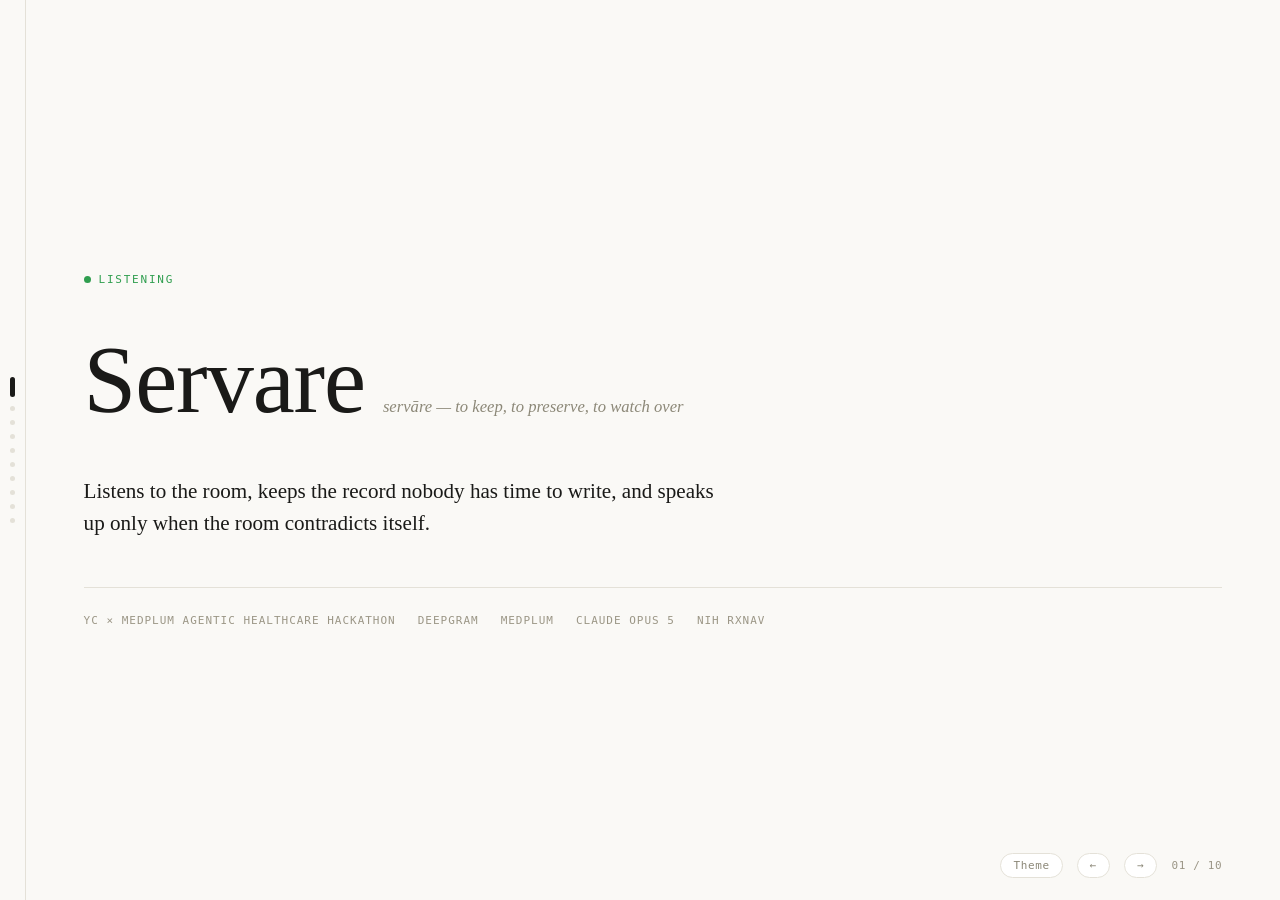
==== deck/index.html @ 91175af3 "Add presentation deck and rewrite README front door The README opened with a feature list, which is " ====
<!doctype html>
<html lang="en">
<head>
<meta charset="utf-8" />
<meta name="viewport" content="width=device-width, initial-scale=1" />
<title>Servare — the record the room can't keep</title>
<style>
/* ---------------------------------------------------------------------
   Tokens inherited from frontend/src/App.css so the deck reads as the
   same object as the product. Extended only where a presentation needs
   things the app does not have (stage sizing, rail, slide motion).
   ------------------------------------------------------------------- */
:root {
  --bg: #faf9f6;
  --bg-card: #ffffff;
  --bg-recessed: #f5f4ef;
  --border: #e4e1d8;
  --border-strong: #1a1a18;

  --ink: #1a1a18;
  --muted: #8c8878;
  --label: #9b9686;

  --live: #2f9e4f;
  --advisory: #a9760f;
  --critical: #b3261e;
  --query: #4a5c8c;
  --gold: #c9a227;

  --font-serif: Georgia, 'Iowan Old Style', 'Palatino Linotype', 'Book Antiqua', Palatino, serif;
  --font-sans: -apple-system, BlinkMacSystemFont, 'Segoe UI', system-ui, Roboto, Helvetica, Arial, sans-serif;
  --font-mono: ui-monospace, 'SF Mono', SFMono-Regular, Menlo, Consolas, monospace;

  --radius-card: 14px;
  --radius-pill: 999px;
  --radius-sm: 8px;
  --shadow-card: 0 1px 2px rgba(20, 18, 12, 0.04);

  --pad: clamp(28px, 4.5vw, 84px);
}

@media (prefers-color-scheme: dark) {
  :root {
    --bg: #141311;
    --bg-card: #1c1b18;
    --bg-recessed: #100f0d;
    --border: #302e29;
    --border-strong: #f2efe6;
    --ink: #f2efe6;
    --muted: #97917f;
    --label: #7d7869;
    --live: #4cb96b;
    --advisory: #d19b34;
    --critical: #e05a4f;
    --query: #7d90c4;
    --gold: #dcb948;
    --shadow-card: 0 1px 2px rgba(0, 0, 0, 0.4);
  }
}

/* The viewer's toggle must beat the media query in both directions. */
:root[data-theme="light"] {
  --bg: #faf9f6; --bg-card: #ffffff; --bg-recessed: #f5f4ef;
  --border: #e4e1d8; --border-strong: #1a1a18;
  --ink: #1a1a18; --muted: #8c8878; --label: #9b9686;
  --live: #2f9e4f; --advisory: #a9760f; --critical: #b3261e;
  --query: #4a5c8c; --gold: #c9a227;
  --shadow-card: 0 1px 2px rgba(20, 18, 12, 0.04);
}
:root[data-theme="dark"] {
  --bg: #141311; --bg-card: #1c1b18; --bg-recessed: #100f0d;
  --border: #302e29; --border-strong: #f2efe6;
  --ink: #f2efe6; --muted: #97917f; --label: #7d7869;
  --live: #4cb96b; --advisory: #d19b34; --critical: #e05a4f;
  --query: #7d90c4; --gold: #dcb948;
  --shadow-card: 0 1px 2px rgba(0, 0, 0, 0.4);
}

* { box-sizing: border-box; }

html, body {
  margin: 0;
  height: 100%;
  overflow: hidden;
  background: var(--bg);
  color: var(--ink);
  font-family: var(--font-sans);
  -webkit-font-smoothing: antialiased;
}

:focus-visible {
  outline: 2px solid var(--query);
  outline-offset: 3px;
  border-radius: 3px;
}

/* ---- stage ---------------------------------------------------------- */

.stage { position: relative; height: 100%; width: 100%; }

.slide {
  position: absolute;
  inset: 0;
  padding: var(--pad);
  padding-left: calc(var(--pad) + 26px);
  display: none;
  flex-direction: column;
  justify-content: center;
  overflow-y: auto;
  overflow-x: hidden;
}
.slide.is-active { display: flex; animation: rise 0.42s cubic-bezier(0.2, 0.7, 0.3, 1) both; }

@keyframes rise {
  from { opacity: 0; transform: translateY(14px); }
  to   { opacity: 1; transform: none; }
}

.inner { width: 100%; max-width: 1180px; margin: 0 auto; }

/* ---- shared type ---------------------------------------------------- */

.eyebrow {
  font-family: var(--font-mono);
  font-size: 11px;
  letter-spacing: 0.16em;
  text-transform: uppercase;
  color: var(--label);
  margin: 0 0 20px;
}

h1, h2 {
  font-family: var(--font-serif);
  font-weight: 400;
  text-wrap: balance;
  margin: 0;
  letter-spacing: -0.012em;
}
h1 { font-size: clamp(46px, 7.4vw, 104px); line-height: 1.02; }
h2 { font-size: clamp(30px, 3.9vw, 54px); line-height: 1.12; }

.lede {
  font-family: var(--font-serif);
  font-size: clamp(18px, 1.65vw, 24px);
  line-height: 1.5;
  color: var(--ink);
  max-width: 62ch;
  text-wrap: pretty;
}
.sub {
  font-size: clamp(14px, 1.15vw, 17px);
  line-height: 1.62;
  color: var(--muted);
  max-width: 66ch;
  text-wrap: pretty;
}

.mono { font-family: var(--font-mono); font-variant-numeric: tabular-nums; }

/* A said-aloud line. Serif, because it came from a person. */
.said {
  font-family: var(--font-serif);
  font-style: italic;
  color: var(--ink);
}

/* A machine artifact. Mono, because the system made it. */
.artifact {
  font-family: var(--font-mono);
  font-size: 12.5px;
  letter-spacing: 0.01em;
  color: var(--query);
}

.rule { height: 1px; background: var(--border); border: 0; margin: 0; }

/* ---- rail ----------------------------------------------------------- */

.rail {
  position: fixed;
  left: 0; top: 0; bottom: 0;
  width: 26px;
  display: flex; flex-direction: column;
  align-items: center; justify-content: center;
  gap: 9px;
  background: var(--bg);
  border-right: 1px solid var(--border);
  z-index: 40;
}
.rail button {
  width: 5px; height: 5px; padding: 0;
  border: 0; border-radius: var(--radius-pill);
  background: var(--border);
  cursor: pointer;
  transition: background 0.2s, height 0.2s;
}
.rail button:hover { background: var(--muted); }
.rail button[aria-current="true"] { background: var(--ink); height: 20px; }

/* ---- chrome --------------------------------------------------------- */

.chrome {
  position: fixed;
  right: var(--pad); bottom: 22px;
  display: flex; align-items: center; gap: 14px;
  font-family: var(--font-mono); font-size: 11px;
  color: var(--label); letter-spacing: 0.06em;
  z-index: 40;
}
.chrome button {
  font: inherit; letter-spacing: inherit;
  color: var(--muted);
  background: var(--bg-card);
  border: 1px solid var(--border);
  border-radius: var(--radius-pill);
  padding: 5px 12px;
  cursor: pointer;
}
.chrome button:hover { border-color: var(--muted); color: var(--ink); }
.counter { font-variant-numeric: tabular-nums; }

/* ---- cards ---------------------------------------------------------- */

.grid { display: grid; gap: 16px; }
.g3 { grid-template-columns: repeat(3, 1fr); }
.g2 { grid-template-columns: repeat(2, 1fr); }
@media (max-width: 900px) { .g3, .g2 { grid-template-columns: 1fr; } }

.card {
  background: var(--bg-card);
  border: 1px solid var(--border);
  border-radius: var(--radius-card);
  box-shadow: var(--shadow-card);
  padding: 22px;
  display: flex; flex-direction: column; gap: 10px;
}
.card h3 {
  font-family: var(--font-serif);
  font-weight: 400;
  font-size: 25px;
  margin: 0;
  letter-spacing: -0.01em;
}
.card p { margin: 0; font-size: 14.5px; line-height: 1.58; color: var(--muted); }
.card .artifact { margin-top: auto; padding-top: 12px; border-top: 1px solid var(--border); }

.tag {
  display: inline-flex; align-items: center; gap: 6px;
  font-family: var(--font-mono); font-size: 10.5px;
  letter-spacing: 0.1em; text-transform: uppercase;
  padding: 3px 9px; border-radius: var(--radius-pill);
  border: 1px solid currentColor;
  align-self: flex-start;
}
.t-critical { color: var(--critical); }
.t-advisory { color: var(--advisory); }
.t-live { color: var(--live); }
.t-muted { color: var(--label); }

/* ---- slide 1 -------------------------------------------------------- */

.title-wrap { display: flex; flex-direction: column; gap: 26px; }
.wordmark { display: flex; align-items: baseline; gap: 18px; flex-wrap: wrap; }
.gloss {
  font-family: var(--font-serif); font-style: italic;
  font-size: clamp(15px, 1.3vw, 19px); color: var(--muted);
}
.title-foot {
  display: flex; gap: 10px 22px; flex-wrap: wrap;
  font-family: var(--font-mono); font-size: 11px;
  letter-spacing: 0.09em; color: var(--label);
  text-transform: uppercase;
}

/* listening indicator */
.listening { display: inline-flex; align-items: center; gap: 8px; color: var(--live); }
.pulse {
  width: 7px; height: 7px; border-radius: 50%;
  background: currentColor;
  animation: pulse 2.2s ease-in-out infinite;
}
@keyframes pulse { 0%, 100% { opacity: 1; } 50% { opacity: 0.25; } }

/* ---- pipeline (slide 5) --------------------------------------------- */

.pipe { display: flex; align-items: stretch; gap: 0; flex-wrap: wrap; }
.stage-btn {
  flex: 1 1 0; min-width: 148px;
  text-align: left;
  background: var(--bg-card);
  border: 1px solid var(--border);
  border-right-width: 0;
  padding: 18px 16px;
  cursor: pointer;
  font: inherit; color: inherit;
  display: flex; flex-direction: column; gap: 7px;
  transition: background 0.18s, border-color 0.18s;
}
.stage-btn:first-child { border-radius: var(--radius-card) 0 0 var(--radius-card); }
.stage-btn:last-child { border-radius: 0 var(--radius-card) var(--radius-card) 0; border-right-width: 1px; }
.stage-btn:hover { background: var(--bg-recessed); }
.stage-btn[aria-selected="true"] { background: var(--bg-recessed); border-color: var(--border-strong); border-right-width: 1px; }
.stage-btn[aria-selected="true"] + .stage-btn { border-left-width: 0; }
.stage-n {
  font-family: var(--font-mono); font-size: 10px;
  letter-spacing: 0.12em; color: var(--label);
}
.stage-name { font-family: var(--font-serif); font-size: 18.5px; line-height: 1.22; }
.stage-sub { font-family: var(--font-mono); font-size: 11px; color: var(--muted); line-height: 1.45; }

.stage-detail {
  margin-top: 16px;
  background: var(--bg-recessed);
  border: 1px solid var(--border);
  border-radius: var(--radius-card);
  padding: 22px;
  min-height: 132px;
}
.stage-detail p { margin: 0 0 10px; font-size: 15px; line-height: 1.6; max-width: 74ch; }
.stage-detail p:last-child { margin-bottom: 0; }

.branches { margin-top: 18px; display: flex; flex-direction: column; gap: 8px; }
.branch {
  display: flex; gap: 12px; align-items: baseline;
  font-size: 14px; color: var(--muted); line-height: 1.5;
}
.branch .mono { color: var(--label); font-size: 11px; letter-spacing: 0.09em; text-transform: uppercase; white-space: nowrap; }

/* ---- conflict (slide 6) --------------------------------------------- */

.verdict {
  border: 1px solid var(--border);
  border-radius: var(--radius-card);
  background: var(--bg-card);
  padding: 22px;
  display: flex; flex-direction: column; gap: 14px;
}
.verdict.miss { border-color: var(--border); }
.verdict.hit { border-color: var(--critical); }
.chain { display: flex; flex-direction: column; gap: 7px; }
.chain-row {
  font-family: var(--font-mono); font-size: 12.5px;
  display: flex; gap: 9px; align-items: baseline;
  opacity: 0; transform: translateX(-6px);
}
.chain-row.shown { opacity: 1; transform: none; transition: opacity 0.3s, transform 0.3s; }
.chain-row .arrow { color: var(--label); }
.outcome { font-family: var(--font-mono); font-size: 13px; letter-spacing: 0.08em; text-transform: uppercase; }
.outcome.miss { color: var(--muted); }
.outcome.hit { color: var(--critical); }

.tiers { display: grid; grid-template-columns: 1fr 1fr; gap: 16px; margin-top: 18px; }
@media (max-width: 900px) { .tiers { grid-template-columns: 1fr; } }

/* ---- table (slide 7) ------------------------------------------------- */

.tablewrap { overflow-x: auto; border: 1px solid var(--border); border-radius: var(--radius-card); background: var(--bg-card); }
table { border-collapse: collapse; width: 100%; font-size: 14px; }
th, td { text-align: left; padding: 11px 18px; border-bottom: 1px solid var(--border); vertical-align: top; }
tr:last-child td { border-bottom: 0; }
th {
  font-family: var(--font-mono); font-size: 10.5px;
  letter-spacing: 0.12em; text-transform: uppercase;
  color: var(--label); font-weight: 400;
}
td.fhir { font-family: var(--font-mono); font-size: 12.5px; color: var(--query); white-space: nowrap; }
tr.spot td { background: var(--bg-recessed); }
tr.spot td.fhir { color: var(--critical); }

/* ---- stack (slide 8) ------------------------------------------------- */

.stackrow {
  display: grid; grid-template-columns: 190px 1fr;
  gap: 22px; padding: 18px 0; border-bottom: 1px solid var(--border);
  align-items: baseline;
}
.stackrow:last-child { border-bottom: 0; }
@media (max-width: 780px) { .stackrow { grid-template-columns: 1fr; gap: 6px; } }
.stackrow h3 { font-family: var(--font-serif); font-weight: 400; font-size: 23px; margin: 0; }
.stackrow p { margin: 0 0 7px; font-size: 14.5px; line-height: 1.6; color: var(--ink); max-width: 72ch; }
.stackrow .artifact { color: var(--label); }

/* ---- timeline (slide 9) --------------------------------------------- */

.tl { display: grid; grid-template-columns: 300px 1fr; gap: 24px; align-items: start; }
@media (max-width: 980px) { .tl { grid-template-columns: 1fr; } }

.beats { display: flex; flex-direction: column; border-left: 1px solid var(--border); }
.beat {
  position: relative;
  text-align: left; font: inherit; color: inherit;
  background: none; border: 0; border-bottom: 1px solid var(--border);
  padding: 11px 14px 11px 20px;
  cursor: pointer;
  display: flex; flex-direction: column; gap: 3px;
}
.beat:last-child { border-bottom: 0; }
.beat::before {
  content: ""; position: absolute; left: -3.5px; top: 17px;
  width: 6px; height: 6px; border-radius: 50%;
  background: var(--border);
}
.beat:hover { background: var(--bg-recessed); }
.beat[aria-selected="true"] { background: var(--bg-recessed); }
.beat[aria-selected="true"]::before { background: var(--ink); }
.beat.is-critical[aria-selected="true"]::before { background: var(--critical); }
.beat-t { font-family: var(--font-mono); font-size: 10.5px; color: var(--label); letter-spacing: 0.07em; font-variant-numeric: tabular-nums; }
.beat-name { font-size: 14px; line-height: 1.35; }

.viewer {
  border: 1px solid var(--border);
  border-radius: var(--radius-card);
  background: var(--bg-card);
  overflow: hidden;
}
.screen {
  aspect-ratio: 16 / 10;
  background: var(--bg-recessed);
  display: flex; align-items: center; justify-content: center;
  border-bottom: 1px solid var(--border);
  position: relative;
}
.screen video { width: 100%; height: 100%; object-fit: contain; background: #000; display: block; }
.slot {
  display: flex; flex-direction: column; align-items: center; gap: 10px;
  color: var(--label); text-align: center; padding: 24px;
}
.slot .filename {
  font-family: var(--font-mono); font-size: 12.5px;
  color: var(--ink); background: var(--bg);
  border: 1px dashed var(--border); border-radius: var(--radius-sm);
  padding: 7px 13px;
}
.slot .hint { font-size: 12px; max-width: 40ch; line-height: 1.5; }
.viewer-body { padding: 20px 22px; display: flex; flex-direction: column; gap: 11px; min-height: 152px; }
.viewer-body .said { font-size: 17px; line-height: 1.48; }
.viewer-body .note { font-size: 13.5px; line-height: 1.55; color: var(--muted); margin: 0; }

/* ---- close (slide 10) ------------------------------------------------ */

.close-lines { display: flex; flex-direction: column; gap: 4px; }
.close-lines span { font-family: var(--font-serif); font-size: clamp(30px, 4.6vw, 62px); line-height: 1.14; }
.close-lines span:nth-child(2) { color: var(--muted); }
.close-lines span:nth-child(3) { color: var(--muted); }

@media (prefers-reduced-motion: reduce) {
  *, *::before, *::after { animation: none !important; transition: none !important; }
  .chain-row { opacity: 1; transform: none; }
}
</style>
</head>
<body>

<nav class="rail" id="rail" aria-label="Slides"></nav>

<div class="stage" id="stage">

  <!-- 1 ---------------------------------------------------------------->
  <section class="slide" data-title="Servare">
    <div class="inner title-wrap">
      <p class="eyebrow"><span class="listening"><span class="pulse"></span>Listening</span></p>
      <div class="wordmark">
        <h1>Servare</h1>
        <span class="gloss">serv&#257;re &mdash; to keep, to preserve, to watch over</span>
      </div>
      <p class="lede">
        Listens to the room, keeps the record nobody has time to write,
        and speaks up only when the room contradicts itself.
      </p>
      <hr class="rule" />
      <div class="title-foot">
        <span>YC &times; Medplum Agentic Healthcare Hackathon</span>
        <span>Deepgram</span>
        <span>Medplum</span>
        <span>Claude Opus 5</span>
        <span>NIH RxNav</span>
      </div>
    </div>
  </section>

  <!-- 2 ---------------------------------------------------------------->
  <section class="slide" data-title="The problem">
    <div class="inner">
      <p class="eyebrow">The problem</p>
      <h2>Spoken information has no memory.</h2>
      <p class="sub" style="margin: 18px 0 30px;">
        A trauma bay produces more facts per minute than any one person can hold, and almost none
        of them get written down while they still matter. The failure is not skill.
      </p>
      <div class="grid g3">
        <article class="card">
          <span class="tag t-muted">Said once</span>
          <h3>A detail, at 2am</h3>
          <p>The mother mentions a severe penicillin allergy. Twelve seconds later somebody orders
             a penicillin-class antibiotic. Both facts were in the room. Neither was in the chart.</p>
          <p class="artifact">AllergyIntolerance &middot; never written</p>
        </article>
        <article class="card">
          <span class="tag t-muted">No ticket</span>
          <h3>A task, handed out by voice</h3>
          <p>&ldquo;Someone find out whether she&rsquo;s anticoagulated.&rdquo; No name attached, no
             system holding it, and no one notices when the answer never comes back.</p>
          <p class="artifact">Task &middot; no owner &middot; no follow-up</p>
        </article>
        <article class="card">
          <span class="tag t-muted">Not in the room</span>
          <h3>An hour of context</h3>
          <p>The person arriving at shift change was not there for any of it, and the patient is
             confused and cannot give a history. The room is the only record that exists.</p>
          <p class="artifact">Encounter &middot; unreconstructable</p>
        </article>
      </div>
    </div>
  </section>

  <!-- 3 ---------------------------------------------------------------->
  <section class="slide" data-title="Details, tasks, context">
    <div class="inner">
      <p class="eyebrow">What it does</p>
      <h2>Details. Tasks. Context.</h2>
      <p class="sub" style="margin: 18px 0 30px;">
        Three things, and deliberately nothing else. Voice in, voice out &mdash; nobody stops to
        type, and there is no screen anyone has to look at.
      </p>
      <div class="grid g3">
        <article class="card">
          <span class="tag t-live">Details</span>
          <h3>Every fact said out loud</h3>
          <p>Becomes a structured FHIR resource carrying the exact quote and who said it, so the
             basis is inspectable rather than trusted.</p>
          <p class="artifact">Observation &middot; AllergyIntolerance &middot; MedicationRequest</p>
        </article>
        <article class="card">
          <span class="tag t-live">Tasks</span>
          <h3>Every request said out loud</h3>
          <p>Becomes a tracked task with an owner. If nobody was named it stays unowned, and the
             agent chases it out loud on a timer.</p>
          <p class="artifact">Task &middot; Task.owner &middot; Provenance</p>
        </article>
        <article class="card">
          <span class="tag t-live">Context</span>
          <h3>Anyone walking in cold</h3>
          <p>Asks once and gets a spoken catch-up in twenty seconds: what is known, what is
             pending, and what is still unowned.</p>
          <p class="artifact">spoken handoff &middot; five panels, not a transcript</p>
        </article>
      </div>
    </div>
  </section>

  <!-- 4 ---------------------------------------------------------------->
  <section class="slide" data-title="The boundary">
    <div class="inner">
      <p class="eyebrow">The line it does not cross</p>
      <h2>It never recommends a therapy.</h2>
      <div class="grid g2" style="margin: 30px 0 22px;">
        <article class="card">
          <span class="tag t-critical">What it says</span>
          <p class="said" style="font-size: 17px; line-height: 1.5;">
            &ldquo;Ampicillin-sulbactam is a penicillin-class antibacterial. Penicillin allergy
            documented at 14:32, severe, relayed by the nurse from the mother.&rdquo;
          </p>
          <p class="artifact">states the fact &middot; names the source &middot; stops</p>
        </article>
        <article class="card">
          <span class="tag t-muted">What it will never say</span>
          <p class="said" style="font-size: 17px; line-height: 1.5; color: var(--muted); text-decoration: line-through; text-decoration-color: var(--border);">
            &ldquo;Give vancomycin instead.&rdquo;
          </p>
          <p class="artifact">no alternative drug &middot; no dose &middot; no &ldquo;give this&rdquo;</p>
        </article>
      </div>
      <p class="sub">
        The boundary is deliberate. Software that recommends a therapy is a different regulatory
        and liability object than software that surfaces information a clinician can independently
        review, and the second is the honest description of what a language model is reliably good
        at. The clinician draws the conclusion. It is also why every assertion carries a
        <span class="mono" style="color: var(--query);">Provenance</span> resource &mdash; and why
        <span class="mono" style="color: var(--query);">tests/test_ledger.py</span> asserts the
        boundary, so it cannot quietly drift back.
      </p>
    </div>
  </section>

  <!-- 5 ---------------------------------------------------------------->
  <section class="slide" data-title="The flow">
    <div class="inner">
      <p class="eyebrow">The flow &mdash; click any stage</p>
      <h2 style="margin-bottom: 26px;">One path, room to room.</h2>
      <div class="pipe" id="pipe" role="tablist" aria-label="Pipeline stages"></div>
      <div class="stage-detail" id="stageDetail" role="tabpanel" aria-live="polite"></div>
      <div class="branches">
        <div class="branch"><span class="mono">Vision</span>
          <span>A point-of-view camera frame informs context, and never writes a clinical value.
            A number misread off a monitor at arm&rsquo;s length would otherwise be
            indistinguishable from something a clinician actually said.</span></div>
        <div class="branch"><span class="mono">Watchdog</span>
          <span>Runs on a timer, independent of anyone speaking, so unowned work gets chased even
            when the room goes quiet.</span></div>
        <div class="branch"><span class="mono">Gate</span>
          <span>Nothing interrupts until the ordered drug&rsquo;s FDA class is resolved and
            actually matches a documented allergy.</span></div>
      </div>
    </div>
  </section>

  <!-- 6 ---------------------------------------------------------------->
  <section class="slide" data-title="Why it can interrupt">
    <div class="inner">
      <p class="eyebrow">Why it is allowed to interrupt</p>
      <h2>The word &ldquo;penicillin&rdquo; never appears.</h2>
      <p class="sub" style="margin: 16px 0 24px;">
        The doctor orders <span class="mono" style="color: var(--ink);">ampicillin-sulbactam</span>.
        The patient has a documented <span class="mono" style="color: var(--ink);">penicillin</span>
        allergy. Here is what each approach does with that.
      </p>
      <div class="grid g2">
        <article class="verdict miss">
          <span class="tag t-muted">String matching</span>
          <div class="chain" data-chain="miss">
            <div class="chain-row"><span class="arrow">&rsaquo;</span><span>order.includes("penicillin")</span></div>
            <div class="chain-row"><span class="arrow">&rsaquo;</span><span>"ampicillin-sulbactam"</span></div>
            <div class="chain-row"><span class="arrow">&rsaquo;</span><span>false</span></div>
          </div>
          <div class="outcome miss">No alert. Silent miss.</div>
        </article>
        <article class="verdict hit">
          <span class="tag t-critical">Tier 1 &middot; FDA class</span>
          <div class="chain" data-chain="hit">
            <div class="chain-row"><span class="arrow">&rsaquo;</span><span>ampicillin-sulbactam</span></div>
            <div class="chain-row"><span class="arrow">&rsaquo;</span><span>RxNav &rarr; RxCUI 1009148</span></div>
            <div class="chain-row"><span class="arrow">&rsaquo;</span><span>EPC: Penicillin-class Antibacterial</span></div>
            <div class="chain-row"><span class="arrow">&rsaquo;</span><span>matches documented allergy</span></div>
          </div>
          <div class="outcome hit">Speaks. Once.</div>
        </article>
      </div>
      <div class="tiers">
        <article class="card">
          <span class="tag t-critical">Tier 1 &middot; deterministic</span>
          <p>Crosses documented allergies against the medication just ordered, resolves the drug
             through NIH RxNav to its FDA Established Pharmacologic Class, and fires only on a real
             class match. It cannot invent a conflict, because it is not the thing deciding one
             exists.</p>
          <p class="artifact">negative control: clindamycin &rarr; Lincosamide &rarr; correctly silent</p>
        </article>
        <article class="card">
          <span class="tag t-advisory">Tier 2 &middot; advisory</span>
          <p>An open-ended agent for what no rule could enumerate ahead of time. Read-only: it
             never writes to the ledger, and it can never promote itself to critical. Two tiers,
             and only one of them is allowed to raise its voice.</p>
          <p class="artifact">dispatched off the critical path &middot; never blocks tier 1</p>
        </article>
      </div>
    </div>
  </section>

  <!-- 7 ---------------------------------------------------------------->
  <section class="slide" data-title="The ledger is FHIR">
    <div class="inner">
      <p class="eyebrow">Grounded in Medplum</p>
      <h2>The ledger is not a JSON blob.</h2>
      <p class="sub" style="margin: 16px 0 22px;">
        <span class="mono" style="color: var(--ink);">Task</span> is not a stretch here, it is what
        the resource is for. Which means the hard part &mdash; unowned work &mdash; is a standard
        search rather than a concept we invented.
      </p>
      <div class="tablewrap">
        <table>
          <thead>
            <tr><th>What the room produces</th><th>Where it lands</th></tr>
          </thead>
          <tbody>
            <tr><td>the request</td><td class="fhir">Task.code.text</td></tr>
            <tr><td>why it matters</td><td class="fhir">Task.description</td></tr>
            <tr><td>who owns it (omitted entirely when unowned)</td><td class="fhir">Task.owner &rarr; Practitioner</td></tr>
            <tr class="spot"><td><strong>every unowned, still-open task</strong></td><td class="fhir">GET /Task?owner:missing=true&amp;status=ready</td></tr>
            <tr><td>&ldquo;repeat that pressure in five minutes&rdquo;</td><td class="fhir">Task.restriction.period.end</td></tr>
            <tr><td>evidence it was actually done</td><td class="fhir">Task.note &middot; [speech] / [vision]</td></tr>
            <tr><td>who asserted it, on whose authority</td><td class="fhir">Provenance.agent.onBehalfOf</td></tr>
          </tbody>
        </table>
      </div>
      <p class="sub" style="margin-top: 18px;">
        Status mapping follows Medplum&rsquo;s own guidance for a single-system implementation:
        <span class="mono" style="color: var(--query);">open &rarr; ready</span>,
        <span class="mono" style="color: var(--query);">acknowledged &rarr; in-progress</span>,
        <span class="mono" style="color: var(--query);">completed &rarr; completed</span>.
        Provenance records the agent Device as
        <span class="mono" style="color: var(--query);">agent.who</span> and the human source as
        <span class="mono" style="color: var(--query);">agent.onBehalfOf</span>, so the mother
        stays the source and the nurse stays the relay.
      </p>
    </div>
  </section>

  <!-- 8 ---------------------------------------------------------------->
  <section class="slide" data-title="The stack">
    <div class="inner">
      <p class="eyebrow">The stack, as capability</p>
      <h2 style="margin-bottom: 12px;">Each one does something the product could not do without it.</h2>
      <div class="stackrow">
        <h3>Deepgram</h3>
        <div>
          <p>The entire interface, not a transcription step. <span class="mono">nova-3-medical</span>
             streaming in with keyterm prompting, diarization and <span class="mono">UtteranceEnd</span>
             endpointing; Aura-2 speaking back out. There is no keyboard in this product.</p>
          <p class="artifact">STT + TTS &middot; acoustic segments merged into clinical utterances before extraction</p>
        </div>
      </div>
      <div class="stackrow">
        <h3>Medplum</h3>
        <div>
          <p>The record. Every artifact is a real FHIR resource written over OAuth2
             client-credentials, which is what makes <span class="mono">owner:missing=true</span>
             a native query instead of a bespoke flag we would have had to maintain.</p>
          <p class="artifact">Task &middot; Provenance &middot; AllergyIntolerance &middot; Observation &middot; MedicationRequest &middot; Practitioner &middot; Encounter</p>
        </div>
      </div>
      <div class="stackrow">
        <h3>Claude Opus 5</h3>
        <div>
          <p>Structured extraction that is <em>stateful</em>: the open ledger goes in with every
             utterance, so &ldquo;I&rsquo;ve got it&rdquo; resolves against the task it refers to
             rather than becoming a new one.</p>
          <p class="artifact">structured outputs &middot; schemas pre-compiled at boot &middot; prompt caching on the system block</p>
        </div>
      </div>
      <div class="stackrow">
        <h3>NIH RxNav</h3>
        <div>
          <p>The FDA Established Pharmacologic Class, which is the difference between an interrupt
             that is a fact and an interrupt that is a guess.</p>
          <p class="artifact">free, no key &middot; cached in process &middot; degrades to silent rather than to wrong</p>
        </div>
      </div>
    </div>
  </section>

  <!-- 9 ---------------------------------------------------------------->
  <section class="slide" data-title="The demo">
    <div class="inner">
      <p class="eyebrow">The demo &mdash; fill the ledger, disturb it, drain it</p>
      <h2 style="margin-bottom: 24px;">Fifty-seven seconds in a trauma bay.</h2>
      <div class="tl">
        <div class="beats" id="beats" role="tablist" aria-label="Demo beats"></div>
        <div class="viewer">
          <div class="screen" id="screen"></div>
          <div class="viewer-body" id="viewerBody"></div>
        </div>
      </div>
    </div>
  </section>

  <!-- 10 --------------------------------------------------------------->
  <section class="slide" data-title="Close">
    <div class="inner">
      <p class="eyebrow">Servare</p>
      <div class="close-lines">
        <span>It asks.</span>
        <span>It never assigns.</span>
        <span>And it never advises.</span>
      </div>
      <hr class="rule" style="margin: 34px 0 22px;" />
      <p class="lede" style="max-width: 54ch;">
        The room keeps talking. Something should be keeping the record.
      </p>
    </div>
  </section>

</div>

<div class="chrome">
  <button type="button" id="themeBtn">Theme</button>
  <button type="button" id="prevBtn" aria-label="Previous slide">&larr;</button>
  <button type="button" id="nextBtn" aria-label="Next slide">&rarr;</button>
  <span class="counter" id="counter">01 / 10</span>
</div>

<script>
(function () {
  "use strict";

  /* ---- slides ------------------------------------------------------- */

  var slides = Array.prototype.slice.call(document.querySelectorAll(".slide"));
  var rail = document.getElementById("rail");
  var counter = document.getElementById("counter");
  var current = 0;

  slides.forEach(function (s, i) {
    var b = document.createElement("button");
    b.type = "button";
    b.setAttribute("aria-label", "Slide " + (i + 1) + ": " + s.dataset.title);
    b.addEventListener("click", function () { go(i); });
    rail.appendChild(b);
  });
  var dots = Array.prototype.slice.call(rail.children);

  function pad(n) { return (n < 10 ? "0" : "") + n; }

  function go(i) {
    current = Math.max(0, Math.min(slides.length - 1, i));
    slides.forEach(function (s, n) { s.classList.toggle("is-active", n === current); });
    dots.forEach(function (d, n) { d.setAttribute("aria-current", n === current ? "true" : "false"); });
    counter.textContent = pad(current + 1) + " / " + pad(slides.length);
    if (current === 5) replayChains();
  }

  document.getElementById("prevBtn").addEventListener("click", function () { go(current - 1); });
  document.getElementById("nextBtn").addEventListener("click", function () { go(current + 1); });

  document.addEventListener("keydown", function (e) {
    if (e.target.tagName === "BUTTON" && (e.key === " " || e.key === "Enter")) return;
    if (e.key === "ArrowRight" || e.key === " " || e.key === "PageDown") { e.preventDefault(); go(current + 1); }
    else if (e.key === "ArrowLeft" || e.key === "PageUp") { e.preventDefault(); go(current - 1); }
    else if (e.key === "Home") { e.preventDefault(); go(0); }
    else if (e.key === "End") { e.preventDefault(); go(slides.length - 1); }
  });

  /* ---- theme -------------------------------------------------------- */

  document.getElementById("themeBtn").addEventListener("click", function () {
    var root = document.documentElement;
    var dark = root.getAttribute("data-theme")
      ? root.getAttribute("data-theme") === "dark"
      : window.matchMedia("(prefers-color-scheme: dark)").matches;
    root.setAttribute("data-theme", dark ? "light" : "dark");
  });

  /* ---- pipeline ----------------------------------------------------- */

  var STAGES = [
    {
      n: "01", name: "The room", sub: "point-of-view mic",
      body: "<p>Audio streams from wherever the clinician already is. On Ray-Ban Meta that is the " +
            "open-ear mic with no display to look at; in the browser the proxy is the laptop. The " +
            "capture module is isolated behind one small interface, so the rest of the pipeline " +
            "cannot tell which lens it came from.</p>"
    },
    {
      n: "02", name: "Deepgram", sub: "nova-3-medical",
      body: "<p>Streaming speech-to-text with a medical vocabulary, keyterm prompting for the drug " +
            "names this case turns on, diarization to tell us <em>that</em> the speaker changed, and " +
            "<span class='mono'>UtteranceEnd</span> for real endpointing rather than a wall-clock guess.</p>" +
            "<p>Deepgram's acoustic segments are then merged into clinical utterances, because " +
            "&ldquo;GCS thirteen&rdquo; split across two segments is not a vital sign anymore.</p>"
    },
    {
      n: "03", name: "Claude Opus 5", sub: "structured extraction",
      body: "<p>Each utterance is extracted into the ledger under a strict schema. The extraction is " +
            "<em>stateful</em>: the currently open tasks go in with the utterance, so &ldquo;I've got " +
            "ortho&rdquo; resolves the existing task and assigns its owner instead of creating a " +
            "duplicate.</p>" +
            "<p>Schemas are pre-compiled at boot and the system block is cached, so the first real " +
            "utterance of a case does not pay for the setup.</p>"
    },
    {
      n: "04", name: "Medplum", sub: "the FHIR ledger",
      body: "<p>Facts become <span class='mono'>Observation</span>, " +
            "<span class='mono'>AllergyIntolerance</span> and " +
            "<span class='mono'>MedicationRequest</span>. Requests become " +
            "<span class='mono'>Task</span>. Every one of them carries a " +
            "<span class='mono'>Provenance</span> naming the agent that asserted it and the human it " +
            "came from.</p>" +
            "<p>Because it is real FHIR, &ldquo;show me everything nobody has taken&rdquo; is a " +
            "standard search and not a feature we had to build.</p>"
    },
    {
      n: "05", name: "Back into the room", sub: "Aura-2",
      body: "<p>Output is spoken, never displayed, and it is queued by urgency rather than by arrival " +
            "&mdash; a verified conflict jumps ahead of an advisory that was already waiting.</p>" +
            "<p>When the agent speaks, the audio playing into the room ducks rather than pauses, so " +
            "the transcript stream never falls behind real time.</p>"
    }
  ];

  var pipe = document.getElementById("pipe");
  var stageDetail = document.getElementById("stageDetail");

  STAGES.forEach(function (st, i) {
    var b = document.createElement("button");
    b.type = "button";
    b.className = "stage-btn";
    b.setAttribute("role", "tab");
    b.setAttribute("aria-selected", i === 0 ? "true" : "false");
    b.innerHTML = '<span class="stage-n">' + st.n + '</span>' +
                  '<span class="stage-name">' + st.name + '</span>' +
                  '<span class="stage-sub">' + st.sub + '</span>';
    b.addEventListener("click", function () { selectStage(i); });
    pipe.appendChild(b);
  });
  var stageBtns = Array.prototype.slice.call(pipe.children);

  function selectStage(i) {
    stageBtns.forEach(function (b, n) { b.setAttribute("aria-selected", n === i ? "true" : "false"); });
    stageDetail.innerHTML = STAGES[i].body;
  }
  selectStage(0);

  /* ---- conflict chains ---------------------------------------------- */

  function replayChains() {
    var chains = document.querySelectorAll("[data-chain]");
    Array.prototype.forEach.call(chains, function (chain) {
      var rows = Array.prototype.slice.call(chain.children);
      rows.forEach(function (r) { r.classList.remove("shown"); });
      rows.forEach(function (r, i) {
        setTimeout(function () { r.classList.add("shown"); }, 220 + i * 260);
      });
    });
  }

  /* ---- demo timeline ------------------------------------------------ */

  var BEATS = [
    {
      t: "0:00", name: "EMS handoff", clip: "01-handoff.mp4", critical: false,
      said: "&ldquo;Nineteen year old female, front seat passenger, GCS 13, she&rsquo;s confused, " +
            "she can&rsquo;t give us a history. Open left tibia fracture, gross contamination. " +
            "Heart rate 122, blood pressure 104 over 68.&rdquo;",
      note: "The ledger fills. Note what it also records: the patient cannot give a history, so " +
            "from here the ledger is the only history that exists."
    },
    {
      t: "0:28", name: "Three requests, one unowned", clip: "02-requests.mp4", critical: false,
      said: "&ldquo;Someone find out whether she&rsquo;s anticoagulated, get ortho down here, and " +
            "repeat that pressure in five minutes.&rdquo;",
      note: "Three Tasks land. Ortho and the repeat pressure have someone implied; anticoagulation " +
            "has nobody named, so owner is left off entirely rather than guessed from the speaker."
    },
    {
      t: "0:35", name: "One claimed, one dangling", clip: "03-claim.mp4", critical: false,
      said: "&ldquo;I&rsquo;ve got ortho, I&rsquo;m calling them now.&rdquo;",
      note: "Stateful extraction resolves this against the existing task instead of opening a new " +
            "one. Ortho goes in-progress with an owner. Anticoagulation stays unowned."
    },
    {
      t: "0:38", name: "Outside-source allergy", clip: "04-allergy.mp4", critical: false,
      said: "&ldquo;Mom just told me she has a severe penicillin allergy, anaphylaxis as a child.&rdquo;",
      note: "AllergyIntolerance lands with a Provenance recording the mother as the source and the " +
            "nurse as the relay. The substance is stored bare; the reaction and severity are " +
            "separate fields, so a class lookup can actually match it."
    },
    {
      t: "0:50", name: "The conflicting order", clip: "05-conflict.mp4", critical: true,
      said: "&ldquo;Let&rsquo;s get ampicillin-sulbactam, three grams IV, push it.&rdquo;",
      note: "Twelve seconds after the allergy. RxNav resolves the order to a Penicillin-class " +
            "Antibacterial and the agent speaks once, naming the class, the time the allergy was " +
            "recorded and who it came from. It does not suggest a replacement."
    },
    {
      t: "1:05", name: "The agent asks the room", clip: "06-watchdog.mp4", critical: false,
      said: "&ldquo;Determine anticoagulation status is still unanswered and nobody has taken it. " +
            "Who is taking it?&rdquo;",
      note: "The watchdog fires on its own timer, with nobody speaking and the room already moved " +
            "on. It asks. It does not assign, and it does not advise."
    },
    {
      t: "&mdash;", name: "Handoff to someone who wasn't there", clip: "07-handoff.mp4", critical: false,
      said: "&ldquo;What do I need to know?&rdquo;",
      note: "Five panels instead of a transcript, spoken in about twenty seconds, with the still-" +
            "unowned anticoagulation question leading the unresolved list."
    }
  ];

  var beatsEl = document.getElementById("beats");
  var screen = document.getElementById("screen");
  var viewerBody = document.getElementById("viewerBody");

  BEATS.forEach(function (b, i) {
    var el = document.createElement("button");
    el.type = "button";
    el.className = "beat" + (b.critical ? " is-critical" : "");
    el.setAttribute("role", "tab");
    el.setAttribute("aria-selected", i === 0 ? "true" : "false");
    el.innerHTML = '<span class="beat-t">' + b.t + '</span>' +
                   '<span class="beat-name">' + b.name + '</span>';
    el.addEventListener("click", function () { selectBeat(i); });
    beatsEl.appendChild(el);
  });
  var beatBtns = Array.prototype.slice.call(beatsEl.children);

  function selectBeat(i) {
    var b = BEATS[i];
    beatBtns.forEach(function (el, n) { el.setAttribute("aria-selected", n === i ? "true" : "false"); });

    /* Try the clip. Show a labelled slot until (and unless) it actually loads,
       so a missing file reads as "drop it here" rather than as a broken deck. */
    screen.innerHTML = "";
    var slot = document.createElement("div");
    slot.className = "slot";
    slot.innerHTML = '<span class="filename">deck/clips/' + b.clip + '</span>' +
                     '<span class="hint">Drop the screen-recording snippet for this beat here ' +
                     'and it plays in place, no other change needed.</span>';
    screen.appendChild(slot);

    var v = document.createElement("video");
    v.src = "clips/" + b.clip;
    v.controls = true;
    v.playsInline = true;
    v.preload = "metadata";
    v.addEventListener("loadeddata", function () {
      screen.innerHTML = "";
      screen.appendChild(v);
    });

    viewerBody.innerHTML = '<p class="said">' + b.said + '</p>' +
                           '<p class="note">' + b.note + '</p>' +
                           (b.critical ? '<span class="tag t-critical">Agent speaks &middot; FDA verified</span>' : '');
  }
  selectBeat(0);

  go(0);
})();
</script>
</body>
</html>
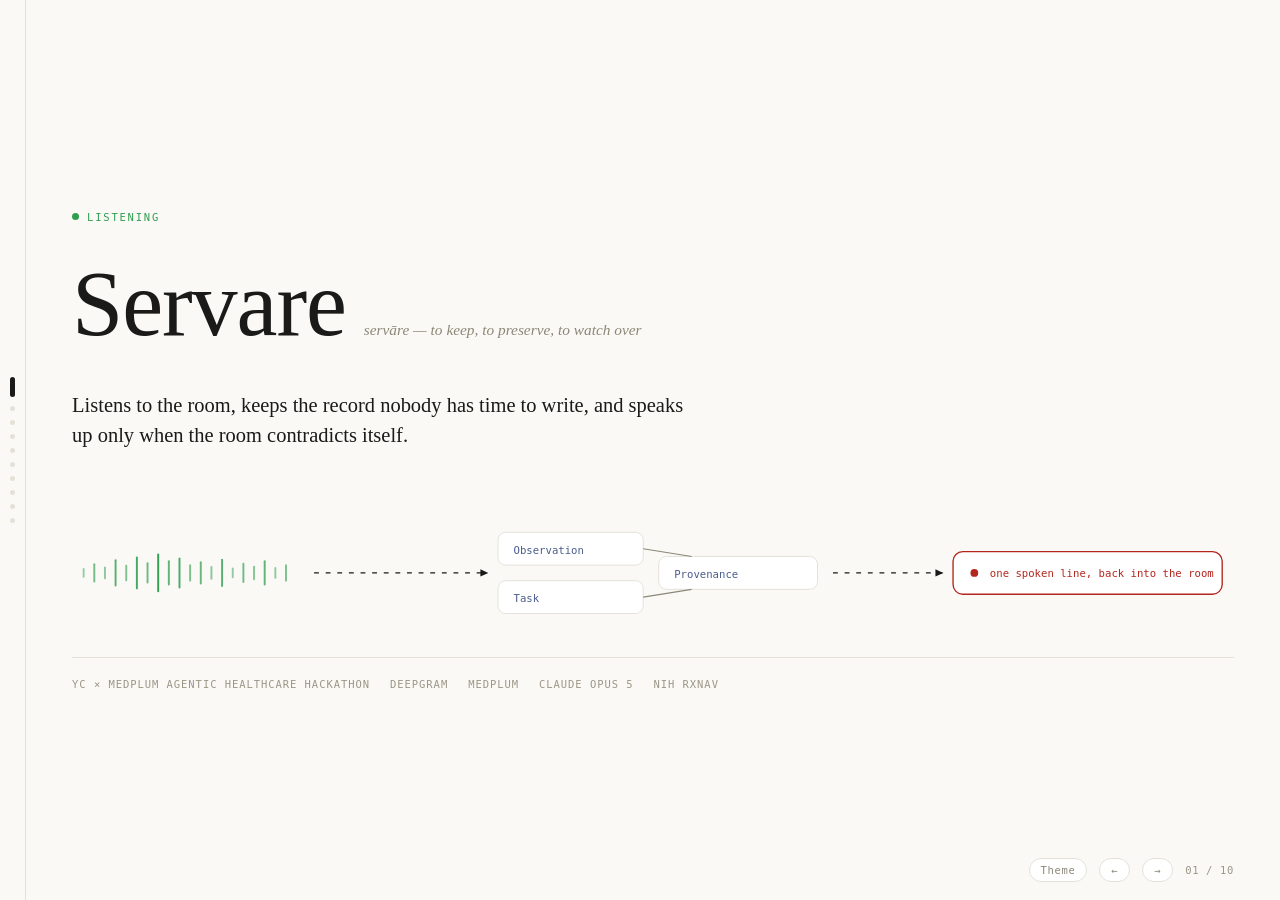
==== commit 1773fa33: "Add moss.dev semantic recall as a third, complementary lookup Brings the moss.dev integration across" ====
--- a/deck/index.html
+++ b/deck/index.html
@@ -7,8 +7,7 @@
 <style>
 /* ---------------------------------------------------------------------
    Tokens inherited from frontend/src/App.css so the deck reads as the
-   same object as the product. Extended only where a presentation needs
-   things the app does not have (stage sizing, rail, slide motion).
+   same object as the product.
    ------------------------------------------------------------------- */
 :root {
   --bg: #faf9f6;
@@ -16,16 +15,13 @@
   --bg-recessed: #f5f4ef;
   --border: #e4e1d8;
   --border-strong: #1a1a18;
-
   --ink: #1a1a18;
   --muted: #8c8878;
   --label: #9b9686;
-
   --live: #2f9e4f;
   --advisory: #a9760f;
   --critical: #b3261e;
   --query: #4a5c8c;
-  --gold: #c9a227;
 
   --font-serif: Georgia, 'Iowan Old Style', 'Palatino Linotype', 'Book Antiqua', Palatino, serif;
   --font-sans: -apple-system, BlinkMacSystemFont, 'Segoe UI', system-ui, Roboto, Helvetica, Arial, sans-serif;
@@ -33,429 +29,227 @@
 
   --radius-card: 14px;
   --radius-pill: 999px;
-  --radius-sm: 8px;
   --shadow-card: 0 1px 2px rgba(20, 18, 12, 0.04);
-
-  --pad: clamp(28px, 4.5vw, 84px);
+  --pad: clamp(24px, 3.6vw, 64px);
 }
 
 @media (prefers-color-scheme: dark) {
   :root {
-    --bg: #141311;
-    --bg-card: #1c1b18;
-    --bg-recessed: #100f0d;
-    --border: #302e29;
-    --border-strong: #f2efe6;
-    --ink: #f2efe6;
-    --muted: #97917f;
-    --label: #7d7869;
-    --live: #4cb96b;
-    --advisory: #d19b34;
-    --critical: #e05a4f;
-    --query: #7d90c4;
-    --gold: #dcb948;
+    --bg: #141311; --bg-card: #1c1b18; --bg-recessed: #100f0d;
+    --border: #302e29; --border-strong: #f2efe6;
+    --ink: #f2efe6; --muted: #97917f; --label: #7d7869;
+    --live: #4cb96b; --advisory: #d19b34; --critical: #e05a4f; --query: #7d90c4;
     --shadow-card: 0 1px 2px rgba(0, 0, 0, 0.4);
   }
 }
-
-/* The viewer's toggle must beat the media query in both directions. */
 :root[data-theme="light"] {
   --bg: #faf9f6; --bg-card: #ffffff; --bg-recessed: #f5f4ef;
   --border: #e4e1d8; --border-strong: #1a1a18;
   --ink: #1a1a18; --muted: #8c8878; --label: #9b9686;
-  --live: #2f9e4f; --advisory: #a9760f; --critical: #b3261e;
-  --query: #4a5c8c; --gold: #c9a227;
+  --live: #2f9e4f; --advisory: #a9760f; --critical: #b3261e; --query: #4a5c8c;
   --shadow-card: 0 1px 2px rgba(20, 18, 12, 0.04);
 }
 :root[data-theme="dark"] {
   --bg: #141311; --bg-card: #1c1b18; --bg-recessed: #100f0d;
   --border: #302e29; --border-strong: #f2efe6;
   --ink: #f2efe6; --muted: #97917f; --label: #7d7869;
-  --live: #4cb96b; --advisory: #d19b34; --critical: #e05a4f;
-  --query: #7d90c4; --gold: #dcb948;
+  --live: #4cb96b; --advisory: #d19b34; --critical: #e05a4f; --query: #7d90c4;
   --shadow-card: 0 1px 2px rgba(0, 0, 0, 0.4);
 }
 
 * { box-sizing: border-box; }
 
 html, body {
-  margin: 0;
-  height: 100%;
-  overflow: hidden;
-  background: var(--bg);
-  color: var(--ink);
+  margin: 0; height: 100%; overflow: hidden;
+  background: var(--bg); color: var(--ink);
   font-family: var(--font-sans);
   -webkit-font-smoothing: antialiased;
 }
-
-:focus-visible {
-  outline: 2px solid var(--query);
-  outline-offset: 3px;
-  border-radius: 3px;
-}
+:focus-visible { outline: 2px solid var(--query); outline-offset: 3px; }
 
 /* ---- stage ---------------------------------------------------------- */
 
 .stage { position: relative; height: 100%; width: 100%; }
-
 .slide {
-  position: absolute;
-  inset: 0;
-  padding: var(--pad);
-  padding-left: calc(var(--pad) + 26px);
-  display: none;
-  flex-direction: column;
-  justify-content: center;
-  overflow-y: auto;
-  overflow-x: hidden;
-}
-.slide.is-active { display: flex; animation: rise 0.42s cubic-bezier(0.2, 0.7, 0.3, 1) both; }
-
-@keyframes rise {
-  from { opacity: 0; transform: translateY(14px); }
-  to   { opacity: 1; transform: none; }
-}
-
-.inner { width: 100%; max-width: 1180px; margin: 0 auto; }
-
-/* ---- shared type ---------------------------------------------------- */
+  position: absolute; inset: 0;
+  padding: var(--pad); padding-left: calc(var(--pad) + 26px);
+  display: none; flex-direction: column; justify-content: center;
+  overflow-y: auto; overflow-x: hidden;
+}
+.slide.is-active { display: flex; animation: rise 0.4s cubic-bezier(0.2, 0.7, 0.3, 1) both; }
+@keyframes rise { from { opacity: 0; transform: translateY(12px); } to { opacity: 1; transform: none; } }
+.inner { width: 100%; max-width: 1240px; margin: 0 auto; }
+
+/* ---- type ----------------------------------------------------------- */
 
 .eyebrow {
-  font-family: var(--font-mono);
-  font-size: 11px;
-  letter-spacing: 0.16em;
-  text-transform: uppercase;
-  color: var(--label);
-  margin: 0 0 20px;
-}
-
-h1, h2 {
-  font-family: var(--font-serif);
-  font-weight: 400;
-  text-wrap: balance;
-  margin: 0;
-  letter-spacing: -0.012em;
-}
-h1 { font-size: clamp(46px, 7.4vw, 104px); line-height: 1.02; }
-h2 { font-size: clamp(30px, 3.9vw, 54px); line-height: 1.12; }
-
-.lede {
-  font-family: var(--font-serif);
-  font-size: clamp(18px, 1.65vw, 24px);
-  line-height: 1.5;
-  color: var(--ink);
-  max-width: 62ch;
-  text-wrap: pretty;
-}
-.sub {
-  font-size: clamp(14px, 1.15vw, 17px);
-  line-height: 1.62;
-  color: var(--muted);
-  max-width: 66ch;
-  text-wrap: pretty;
-}
-
+  font-family: var(--font-mono); font-size: 10.5px;
+  letter-spacing: 0.17em; text-transform: uppercase;
+  color: var(--label); margin: 0 0 14px;
+}
+h1, h2 { font-family: var(--font-serif); font-weight: 400; text-wrap: balance; margin: 0; letter-spacing: -0.012em; }
+h1 { font-size: clamp(46px, 7.2vw, 100px); line-height: 1.02; }
+h2 { font-size: clamp(26px, 3.3vw, 46px); line-height: 1.12; }
+.cap {
+  font-size: clamp(13px, 1.05vw, 15.5px); line-height: 1.55;
+  color: var(--muted); max-width: 74ch; margin: 16px 0 0; text-wrap: pretty;
+}
+.cap strong { color: var(--ink); font-weight: 600; }
 .mono { font-family: var(--font-mono); font-variant-numeric: tabular-nums; }
-
-/* A said-aloud line. Serif, because it came from a person. */
-.said {
-  font-family: var(--font-serif);
-  font-style: italic;
-  color: var(--ink);
-}
-
-/* A machine artifact. Mono, because the system made it. */
-.artifact {
-  font-family: var(--font-mono);
-  font-size: 12.5px;
-  letter-spacing: 0.01em;
-  color: var(--query);
-}
-
 .rule { height: 1px; background: var(--border); border: 0; margin: 0; }
 
-/* ---- rail ----------------------------------------------------------- */
+/* ---- diagrams ------------------------------------------------------- */
+
+.dg { display: block; width: 100%; height: auto; margin: 18px 0 0; overflow: visible; }
+
+.box { fill: var(--bg-card); stroke: var(--border); stroke-width: 1; }
+.box-strong { fill: var(--bg-card); stroke: var(--border-strong); stroke-width: 1.4; }
+.box-recessed { fill: var(--bg-recessed); stroke: var(--border); stroke-width: 1; }
+.box-crit { fill: var(--bg-card); stroke: var(--critical); stroke-width: 1.4; }
+.box-ghost { fill: none; stroke: var(--border); stroke-width: 1; stroke-dasharray: 5 5; }
+
+.edge { stroke: var(--border-strong); stroke-width: 1.3; fill: none; }
+.edge-soft { stroke: var(--muted); stroke-width: 1.1; fill: none; }
+.edge-crit { stroke: var(--critical); stroke-width: 1.6; fill: none; }
+.edge-dash { stroke-dasharray: 4 5; }
+.flow { stroke-dasharray: 5 7; animation: flow 1.3s linear infinite; }
+@keyframes flow { to { stroke-dashoffset: -24; } }
+
+.tH { font-family: var(--font-serif); font-size: 17px; fill: var(--ink); }
+.tHs { font-family: var(--font-serif); font-size: 14.5px; fill: var(--ink); }
+.tM { font-family: var(--font-mono); font-size: 11px; fill: var(--muted); }
+.tMi { font-family: var(--font-mono); font-size: 11.5px; fill: var(--ink); }
+.tMq { font-family: var(--font-mono); font-size: 11px; fill: var(--query); }
+.tMc { font-family: var(--font-mono); font-size: 11px; fill: var(--critical); }
+.tL { font-family: var(--font-mono); font-size: 9.5px; fill: var(--label); letter-spacing: 0.13em; }
+.tBig { font-family: var(--font-serif); font-size: 21px; fill: var(--ink); }
+.fade { fill: var(--muted); opacity: 0.55; }
+
+.dot-live { fill: var(--live); }
+.dot-crit { fill: var(--critical); }
+.dot-ink  { fill: var(--ink); }
+.dot-soft { fill: var(--border); }
+
+.pulse-node { animation: nodepulse 2.4s ease-in-out infinite; }
+@keyframes nodepulse { 0%, 100% { opacity: 1; } 50% { opacity: 0.3; } }
+
+/* clickable svg nodes */
+.hit { cursor: pointer; }
+.hit rect { transition: fill 0.16s, stroke 0.16s; }
+.hit:hover rect.box { fill: var(--bg-recessed); }
+.hit[aria-selected="true"] rect.box { fill: var(--bg-recessed); stroke: var(--border-strong); stroke-width: 1.4; }
+
+/* ---- rail + chrome -------------------------------------------------- */
 
 .rail {
-  position: fixed;
-  left: 0; top: 0; bottom: 0;
-  width: 26px;
-  display: flex; flex-direction: column;
-  align-items: center; justify-content: center;
-  gap: 9px;
-  background: var(--bg);
-  border-right: 1px solid var(--border);
-  z-index: 40;
+  position: fixed; left: 0; top: 0; bottom: 0; width: 26px;
+  display: flex; flex-direction: column; align-items: center; justify-content: center; gap: 9px;
+  background: var(--bg); border-right: 1px solid var(--border); z-index: 40;
 }
 .rail button {
-  width: 5px; height: 5px; padding: 0;
-  border: 0; border-radius: var(--radius-pill);
-  background: var(--border);
-  cursor: pointer;
-  transition: background 0.2s, height 0.2s;
+  width: 5px; height: 5px; padding: 0; border: 0; border-radius: var(--radius-pill);
+  background: var(--border); cursor: pointer; transition: background 0.2s, height 0.2s;
 }
 .rail button:hover { background: var(--muted); }
 .rail button[aria-current="true"] { background: var(--ink); height: 20px; }
 
-/* ---- chrome --------------------------------------------------------- */
-
 .chrome {
-  position: fixed;
-  right: var(--pad); bottom: 22px;
-  display: flex; align-items: center; gap: 14px;
-  font-family: var(--font-mono); font-size: 11px;
-  color: var(--label); letter-spacing: 0.06em;
-  z-index: 40;
+  position: fixed; right: var(--pad); bottom: 18px;
+  display: flex; align-items: center; gap: 12px;
+  font-family: var(--font-mono); font-size: 10.5px;
+  color: var(--label); letter-spacing: 0.06em; z-index: 40;
 }
 .chrome button {
-  font: inherit; letter-spacing: inherit;
-  color: var(--muted);
-  background: var(--bg-card);
-  border: 1px solid var(--border);
-  border-radius: var(--radius-pill);
-  padding: 5px 12px;
-  cursor: pointer;
+  font: inherit; letter-spacing: inherit; color: var(--muted);
+  background: var(--bg-card); border: 1px solid var(--border);
+  border-radius: var(--radius-pill); padding: 5px 11px; cursor: pointer;
 }
 .chrome button:hover { border-color: var(--muted); color: var(--ink); }
 .counter { font-variant-numeric: tabular-nums; }
 
-/* ---- cards ---------------------------------------------------------- */
-
-.grid { display: grid; gap: 16px; }
-.g3 { grid-template-columns: repeat(3, 1fr); }
-.g2 { grid-template-columns: repeat(2, 1fr); }
-@media (max-width: 900px) { .g3, .g2 { grid-template-columns: 1fr; } }
-
-.card {
-  background: var(--bg-card);
-  border: 1px solid var(--border);
-  border-radius: var(--radius-card);
-  box-shadow: var(--shadow-card);
-  padding: 22px;
-  display: flex; flex-direction: column; gap: 10px;
-}
-.card h3 {
-  font-family: var(--font-serif);
-  font-weight: 400;
-  font-size: 25px;
-  margin: 0;
-  letter-spacing: -0.01em;
-}
-.card p { margin: 0; font-size: 14.5px; line-height: 1.58; color: var(--muted); }
-.card .artifact { margin-top: auto; padding-top: 12px; border-top: 1px solid var(--border); }
-
-.tag {
-  display: inline-flex; align-items: center; gap: 6px;
+/* ---- title ---------------------------------------------------------- */
+
+.title-wrap { display: flex; flex-direction: column; gap: 20px; }
+.wordmark { display: flex; align-items: baseline; gap: 18px; flex-wrap: wrap; }
+.gloss { font-family: var(--font-serif); font-style: italic; font-size: clamp(14px, 1.2vw, 18px); color: var(--muted); }
+.lede { font-family: var(--font-serif); font-size: clamp(18px, 1.6vw, 23px); line-height: 1.45; max-width: 60ch; }
+.title-foot {
+  display: flex; gap: 8px 20px; flex-wrap: wrap;
   font-family: var(--font-mono); font-size: 10.5px;
-  letter-spacing: 0.1em; text-transform: uppercase;
-  padding: 3px 9px; border-radius: var(--radius-pill);
-  border: 1px solid currentColor;
-  align-self: flex-start;
-}
-.t-critical { color: var(--critical); }
-.t-advisory { color: var(--advisory); }
-.t-live { color: var(--live); }
-.t-muted { color: var(--label); }
-
-/* ---- slide 1 -------------------------------------------------------- */
-
-.title-wrap { display: flex; flex-direction: column; gap: 26px; }
-.wordmark { display: flex; align-items: baseline; gap: 18px; flex-wrap: wrap; }
-.gloss {
-  font-family: var(--font-serif); font-style: italic;
-  font-size: clamp(15px, 1.3vw, 19px); color: var(--muted);
-}
-.title-foot {
-  display: flex; gap: 10px 22px; flex-wrap: wrap;
-  font-family: var(--font-mono); font-size: 11px;
-  letter-spacing: 0.09em; color: var(--label);
-  text-transform: uppercase;
-}
-
-/* listening indicator */
+  letter-spacing: 0.09em; color: var(--label); text-transform: uppercase;
+}
 .listening { display: inline-flex; align-items: center; gap: 8px; color: var(--live); }
-.pulse {
-  width: 7px; height: 7px; border-radius: 50%;
-  background: currentColor;
-  animation: pulse 2.2s ease-in-out infinite;
-}
-@keyframes pulse { 0%, 100% { opacity: 1; } 50% { opacity: 0.25; } }
-
-/* ---- pipeline (slide 5) --------------------------------------------- */
-
-.pipe { display: flex; align-items: stretch; gap: 0; flex-wrap: wrap; }
-.stage-btn {
-  flex: 1 1 0; min-width: 148px;
-  text-align: left;
-  background: var(--bg-card);
-  border: 1px solid var(--border);
-  border-right-width: 0;
-  padding: 18px 16px;
-  cursor: pointer;
-  font: inherit; color: inherit;
-  display: flex; flex-direction: column; gap: 7px;
-  transition: background 0.18s, border-color 0.18s;
-}
-.stage-btn:first-child { border-radius: var(--radius-card) 0 0 var(--radius-card); }
-.stage-btn:last-child { border-radius: 0 var(--radius-card) var(--radius-card) 0; border-right-width: 1px; }
-.stage-btn:hover { background: var(--bg-recessed); }
-.stage-btn[aria-selected="true"] { background: var(--bg-recessed); border-color: var(--border-strong); border-right-width: 1px; }
-.stage-btn[aria-selected="true"] + .stage-btn { border-left-width: 0; }
-.stage-n {
-  font-family: var(--font-mono); font-size: 10px;
-  letter-spacing: 0.12em; color: var(--label);
-}
-.stage-name { font-family: var(--font-serif); font-size: 18.5px; line-height: 1.22; }
-.stage-sub { font-family: var(--font-mono); font-size: 11px; color: var(--muted); line-height: 1.45; }
-
-.stage-detail {
-  margin-top: 16px;
-  background: var(--bg-recessed);
-  border: 1px solid var(--border);
-  border-radius: var(--radius-card);
-  padding: 22px;
-  min-height: 132px;
-}
-.stage-detail p { margin: 0 0 10px; font-size: 15px; line-height: 1.6; max-width: 74ch; }
-.stage-detail p:last-child { margin-bottom: 0; }
-
-.branches { margin-top: 18px; display: flex; flex-direction: column; gap: 8px; }
-.branch {
-  display: flex; gap: 12px; align-items: baseline;
-  font-size: 14px; color: var(--muted); line-height: 1.5;
-}
-.branch .mono { color: var(--label); font-size: 11px; letter-spacing: 0.09em; text-transform: uppercase; white-space: nowrap; }
-
-/* ---- conflict (slide 6) --------------------------------------------- */
-
-.verdict {
-  border: 1px solid var(--border);
-  border-radius: var(--radius-card);
-  background: var(--bg-card);
-  padding: 22px;
-  display: flex; flex-direction: column; gap: 14px;
-}
-.verdict.miss { border-color: var(--border); }
-.verdict.hit { border-color: var(--critical); }
-.chain { display: flex; flex-direction: column; gap: 7px; }
-.chain-row {
-  font-family: var(--font-mono); font-size: 12.5px;
-  display: flex; gap: 9px; align-items: baseline;
-  opacity: 0; transform: translateX(-6px);
-}
-.chain-row.shown { opacity: 1; transform: none; transition: opacity 0.3s, transform 0.3s; }
-.chain-row .arrow { color: var(--label); }
-.outcome { font-family: var(--font-mono); font-size: 13px; letter-spacing: 0.08em; text-transform: uppercase; }
-.outcome.miss { color: var(--muted); }
-.outcome.hit { color: var(--critical); }
-
-.tiers { display: grid; grid-template-columns: 1fr 1fr; gap: 16px; margin-top: 18px; }
-@media (max-width: 900px) { .tiers { grid-template-columns: 1fr; } }
-
-/* ---- table (slide 7) ------------------------------------------------- */
-
-.tablewrap { overflow-x: auto; border: 1px solid var(--border); border-radius: var(--radius-card); background: var(--bg-card); }
-table { border-collapse: collapse; width: 100%; font-size: 14px; }
-th, td { text-align: left; padding: 11px 18px; border-bottom: 1px solid var(--border); vertical-align: top; }
-tr:last-child td { border-bottom: 0; }
-th {
-  font-family: var(--font-mono); font-size: 10.5px;
-  letter-spacing: 0.12em; text-transform: uppercase;
-  color: var(--label); font-weight: 400;
-}
-td.fhir { font-family: var(--font-mono); font-size: 12.5px; color: var(--query); white-space: nowrap; }
-tr.spot td { background: var(--bg-recessed); }
-tr.spot td.fhir { color: var(--critical); }
-
-/* ---- stack (slide 8) ------------------------------------------------- */
-
-.stackrow {
-  display: grid; grid-template-columns: 190px 1fr;
-  gap: 22px; padding: 18px 0; border-bottom: 1px solid var(--border);
-  align-items: baseline;
-}
-.stackrow:last-child { border-bottom: 0; }
-@media (max-width: 780px) { .stackrow { grid-template-columns: 1fr; gap: 6px; } }
-.stackrow h3 { font-family: var(--font-serif); font-weight: 400; font-size: 23px; margin: 0; }
-.stackrow p { margin: 0 0 7px; font-size: 14.5px; line-height: 1.6; color: var(--ink); max-width: 72ch; }
-.stackrow .artifact { color: var(--label); }
-
-/* ---- timeline (slide 9) --------------------------------------------- */
-
-.tl { display: grid; grid-template-columns: 300px 1fr; gap: 24px; align-items: start; }
-@media (max-width: 980px) { .tl { grid-template-columns: 1fr; } }
-
-.beats { display: flex; flex-direction: column; border-left: 1px solid var(--border); }
-.beat {
-  position: relative;
-  text-align: left; font: inherit; color: inherit;
-  background: none; border: 0; border-bottom: 1px solid var(--border);
-  padding: 11px 14px 11px 20px;
-  cursor: pointer;
-  display: flex; flex-direction: column; gap: 3px;
-}
-.beat:last-child { border-bottom: 0; }
-.beat::before {
-  content: ""; position: absolute; left: -3.5px; top: 17px;
-  width: 6px; height: 6px; border-radius: 50%;
-  background: var(--border);
-}
-.beat:hover { background: var(--bg-recessed); }
-.beat[aria-selected="true"] { background: var(--bg-recessed); }
-.beat[aria-selected="true"]::before { background: var(--ink); }
-.beat.is-critical[aria-selected="true"]::before { background: var(--critical); }
-.beat-t { font-family: var(--font-mono); font-size: 10.5px; color: var(--label); letter-spacing: 0.07em; font-variant-numeric: tabular-nums; }
-.beat-name { font-size: 14px; line-height: 1.35; }
-
-.viewer {
-  border: 1px solid var(--border);
-  border-radius: var(--radius-card);
-  background: var(--bg-card);
-  overflow: hidden;
-}
+.pulse { width: 7px; height: 7px; border-radius: 50%; background: currentColor; animation: nodepulse 2.2s ease-in-out infinite; }
+
+/* ---- pipeline detail ------------------------------------------------ */
+
+.detail {
+  margin-top: 12px; background: var(--bg-recessed);
+  border: 1px solid var(--border); border-radius: var(--radius-card);
+  padding: 16px 20px; min-height: 78px;
+}
+.detail p { margin: 0; font-size: 14.5px; line-height: 1.55; max-width: 96ch; color: var(--ink); }
+.detail .mono { color: var(--query); }
+
+/* ---- demo timeline -------------------------------------------------- */
+
+.tl { display: grid; grid-template-columns: 1fr 400px; gap: 22px; align-items: start; margin-top: 10px; }
+@media (max-width: 1080px) { .tl { grid-template-columns: 1fr; } }
+
+.viewer { border: 1px solid var(--border); border-radius: var(--radius-card); background: var(--bg-card); overflow: hidden; }
 .screen {
-  aspect-ratio: 16 / 10;
-  background: var(--bg-recessed);
+  aspect-ratio: 16 / 10; background: var(--bg-recessed);
   display: flex; align-items: center; justify-content: center;
   border-bottom: 1px solid var(--border);
-  position: relative;
 }
 .screen video { width: 100%; height: 100%; object-fit: contain; background: #000; display: block; }
-.slot {
-  display: flex; flex-direction: column; align-items: center; gap: 10px;
-  color: var(--label); text-align: center; padding: 24px;
-}
+.slot { display: flex; flex-direction: column; align-items: center; gap: 9px; color: var(--label); text-align: center; padding: 20px; }
 .slot .filename {
-  font-family: var(--font-mono); font-size: 12.5px;
-  color: var(--ink); background: var(--bg);
-  border: 1px dashed var(--border); border-radius: var(--radius-sm);
-  padding: 7px 13px;
-}
-.slot .hint { font-size: 12px; max-width: 40ch; line-height: 1.5; }
-.viewer-body { padding: 20px 22px; display: flex; flex-direction: column; gap: 11px; min-height: 152px; }
-.viewer-body .said { font-size: 17px; line-height: 1.48; }
-.viewer-body .note { font-size: 13.5px; line-height: 1.55; color: var(--muted); margin: 0; }
-
-/* ---- close (slide 10) ------------------------------------------------ */
-
-.close-lines { display: flex; flex-direction: column; gap: 4px; }
-.close-lines span { font-family: var(--font-serif); font-size: clamp(30px, 4.6vw, 62px); line-height: 1.14; }
-.close-lines span:nth-child(2) { color: var(--muted); }
-.close-lines span:nth-child(3) { color: var(--muted); }
+  font-family: var(--font-mono); font-size: 11.5px; color: var(--ink);
+  background: var(--bg); border: 1px dashed var(--border);
+  border-radius: 8px; padding: 6px 11px;
+}
+.slot .hint { font-size: 11.5px; max-width: 34ch; line-height: 1.5; }
+.viewer-body { padding: 16px 18px; display: flex; flex-direction: column; gap: 9px; min-height: 130px; }
+.viewer-body .said { font-family: var(--font-serif); font-style: italic; font-size: 15.5px; line-height: 1.45; margin: 0; }
+.viewer-body .note { font-size: 12.5px; line-height: 1.5; color: var(--muted); margin: 0; }
+.tag {
+  display: inline-flex; align-items: center; font-family: var(--font-mono);
+  font-size: 10px; letter-spacing: 0.1em; text-transform: uppercase;
+  padding: 3px 9px; border-radius: var(--radius-pill);
+  border: 1px solid currentColor; align-self: flex-start; color: var(--critical);
+}
+
+/* ---- close ---------------------------------------------------------- */
+
+.close-lines { display: flex; flex-direction: column; gap: 2px; }
+.close-lines span { font-family: var(--font-serif); font-size: clamp(30px, 4.4vw, 58px); line-height: 1.14; }
+.close-lines span:nth-child(n+2) { color: var(--muted); }
 
 @media (prefers-reduced-motion: reduce) {
   *, *::before, *::after { animation: none !important; transition: none !important; }
-  .chain-row { opacity: 1; transform: none; }
 }
 </style>
 </head>
 <body>
 
+<svg width="0" height="0" style="position:absolute" aria-hidden="true"><defs>
+  <marker id="ah" viewBox="0 0 10 10" refX="9" refY="5" markerWidth="7" markerHeight="7" orient="auto-start-reverse">
+    <path d="M 0 1 L 9 5 L 0 9 z" fill="var(--border-strong)" />
+  </marker>
+  <marker id="ahs" viewBox="0 0 10 10" refX="9" refY="5" markerWidth="7" markerHeight="7" orient="auto-start-reverse">
+    <path d="M 0 1 L 9 5 L 0 9 z" fill="var(--muted)" />
+  </marker>
+  <marker id="ahc" viewBox="0 0 10 10" refX="9" refY="5" markerWidth="7" markerHeight="7" orient="auto-start-reverse">
+    <path d="M 0 1 L 9 5 L 0 9 z" fill="var(--critical)" />
+  </marker>
+</defs></svg>
+
 <nav class="rail" id="rail" aria-label="Slides"></nav>
 
 <div class="stage" id="stage">
 
-  <!-- 1 ---------------------------------------------------------------->
+  <!-- 1 · title ------------------------------------------------------->
   <section class="slide" data-title="Servare">
     <div class="inner title-wrap">
       <p class="eyebrow"><span class="listening"><span class="pulse"></span>Listening</span></p>
@@ -463,287 +257,418 @@
         <h1>Servare</h1>
         <span class="gloss">serv&#257;re &mdash; to keep, to preserve, to watch over</span>
       </div>
-      <p class="lede">
-        Listens to the room, keeps the record nobody has time to write,
-        and speaks up only when the room contradicts itself.
-      </p>
+      <p class="lede">Listens to the room, keeps the record nobody has time to write,
+        and speaks up only when the room contradicts itself.</p>
+
+      <svg class="dg" viewBox="0 0 1200 132" role="img"
+           aria-label="Speech enters as a waveform, becomes structured records, and returns as one spoken line">
+        <g id="wave"></g>
+        <path class="edge flow" d="M 250 66 H 430" marker-end="url(#ah)" />
+        <rect class="box" x="440" y="24" width="150" height="34" rx="8" />
+        <text class="tMq" x="456" y="46">Observation</text>
+        <rect class="box" x="440" y="74" width="150" height="34" rx="8" />
+        <text class="tMq" x="456" y="96">Task</text>
+        <rect class="box" x="606" y="49" width="164" height="34" rx="8" />
+        <text class="tMq" x="622" y="71">Provenance</text>
+        <path class="edge-soft" d="M 590 41 L 640 49" /><path class="edge-soft" d="M 590 91 L 640 83" />
+        <path class="edge flow" d="M 786 66 H 900" marker-end="url(#ah)" />
+        <rect class="box-crit" x="910" y="44" width="278" height="44" rx="10" />
+        <circle class="dot-crit pulse-node" cx="932" cy="66" r="4" />
+        <text class="tMc" x="948" y="70">one spoken line, back into the room</text>
+      </svg>
+
       <hr class="rule" />
       <div class="title-foot">
         <span>YC &times; Medplum Agentic Healthcare Hackathon</span>
-        <span>Deepgram</span>
-        <span>Medplum</span>
-        <span>Claude Opus 5</span>
-        <span>NIH RxNav</span>
+        <span>Deepgram</span><span>Medplum</span><span>Claude Opus 5</span><span>NIH RxNav</span>
       </div>
     </div>
   </section>
 
-  <!-- 2 ---------------------------------------------------------------->
+  <!-- 2 · problem ----------------------------------------------------->
   <section class="slide" data-title="The problem">
     <div class="inner">
       <p class="eyebrow">The problem</p>
-      <h2>Spoken information has no memory.</h2>
-      <p class="sub" style="margin: 18px 0 30px;">
-        A trauma bay produces more facts per minute than any one person can hold, and almost none
-        of them get written down while they still matter. The failure is not skill.
-      </p>
-      <div class="grid g3">
-        <article class="card">
-          <span class="tag t-muted">Said once</span>
-          <h3>A detail, at 2am</h3>
-          <p>The mother mentions a severe penicillin allergy. Twelve seconds later somebody orders
-             a penicillin-class antibiotic. Both facts were in the room. Neither was in the chart.</p>
-          <p class="artifact">AllergyIntolerance &middot; never written</p>
-        </article>
-        <article class="card">
-          <span class="tag t-muted">No ticket</span>
-          <h3>A task, handed out by voice</h3>
-          <p>&ldquo;Someone find out whether she&rsquo;s anticoagulated.&rdquo; No name attached, no
-             system holding it, and no one notices when the answer never comes back.</p>
-          <p class="artifact">Task &middot; no owner &middot; no follow-up</p>
-        </article>
-        <article class="card">
-          <span class="tag t-muted">Not in the room</span>
-          <h3>An hour of context</h3>
-          <p>The person arriving at shift change was not there for any of it, and the patient is
-             confused and cannot give a history. The room is the only record that exists.</p>
-          <p class="artifact">Encounter &middot; unreconstructable</p>
-        </article>
-      </div>
-    </div>
-  </section>
-
-  <!-- 3 ---------------------------------------------------------------->
+      <h2>Everything is said. Nothing is written.</h2>
+
+      <svg class="dg" viewBox="0 0 1200 330" role="img"
+           aria-label="A time axis of five spoken moments above an empty record">
+        <text class="tL" x="0" y="16">WHAT THE ROOM SAID</text>
+
+        <!-- axis -->
+        <path class="edge-soft" d="M 0 150 H 1190" marker-end="url(#ahs)" />
+
+        <!-- 0:00 handoff (above) -->
+        <line class="edge-soft" x1="60" y1="150" x2="60" y2="112" />
+        <circle class="dot-ink" cx="60" cy="150" r="4.5" />
+        <text class="tMi" x="60" y="102" text-anchor="middle">GCS 13 &middot; HR 122 &middot; open tibia</text>
+        <text class="tL" x="60" y="86" text-anchor="middle">0:00 EMS HANDOFF</text>
+
+        <!-- 0:28 requests (below) -->
+        <line class="edge-soft" x1="594" y1="150" x2="594" y2="190" />
+        <circle class="dot-ink" cx="594" cy="150" r="4.5" />
+        <text class="tMi" x="594" y="206" text-anchor="middle">3 requests &middot; 1 with nobody named</text>
+        <text class="tL" x="594" y="222" text-anchor="middle">0:28</text>
+
+        <!-- 0:35 claims (above) -->
+        <line class="edge-soft" x1="718" y1="150" x2="718" y2="118" />
+        <circle class="dot-ink" cx="718" cy="150" r="4.5" />
+        <text class="tM" x="718" y="108" text-anchor="middle">&ldquo;I&rsquo;ve got ortho&rdquo;</text>
+
+        <!-- 0:38 allergy (below, critical) -->
+        <line class="edge-crit" x1="787" y1="150" x2="787" y2="252" />
+        <circle class="dot-crit" cx="787" cy="150" r="5.5" />
+        <text class="tMc" x="787" y="268" text-anchor="middle">severe penicillin allergy</text>
+        <text class="tL" x="787" y="284" text-anchor="middle">0:38 &middot; FROM THE MOTHER</text>
+
+        <!-- 0:50 order (above, critical) -->
+        <line class="edge-crit" x1="1011" y1="150" x2="1011" y2="112" />
+        <circle class="dot-crit" cx="1011" cy="150" r="5.5" />
+        <text class="tMc" x="1011" y="102" text-anchor="middle">order: ampicillin-sulbactam</text>
+        <text class="tL" x="1011" y="86" text-anchor="middle">0:50</text>
+
+        <!-- the 12 second bracket -->
+        <path class="edge-crit edge-dash" d="M 787 172 V 182 H 1011 V 172" />
+        <rect x="855" y="170" width="88" height="22" rx="11" fill="var(--bg)" />
+        <text class="tMc" x="899" y="186" text-anchor="middle">12 seconds</text>
+
+        <!-- the record -->
+        <text class="tL" x="0" y="310">WHAT THE RECORD HELD</text>
+        <rect class="box-ghost" x="180" y="292" width="1010" height="34" rx="8" />
+        <text class="tM" x="685" y="314" text-anchor="middle">empty</text>
+      </svg>
+
+      <p class="cap">Both facts were in the room. Twelve seconds apart. Neither was anywhere a
+        person could check, and the patient is confused and cannot give a history.
+        <strong>The failure is not skill. Spoken information has no memory.</strong></p>
+    </div>
+  </section>
+
+  <!-- 3 · three pillars ------------------------------------------------>
   <section class="slide" data-title="Details, tasks, context">
     <div class="inner">
       <p class="eyebrow">What it does</p>
-      <h2>Details. Tasks. Context.</h2>
-      <p class="sub" style="margin: 18px 0 30px;">
-        Three things, and deliberately nothing else. Voice in, voice out &mdash; nobody stops to
-        type, and there is no screen anyone has to look at.
-      </p>
-      <div class="grid g3">
-        <article class="card">
-          <span class="tag t-live">Details</span>
-          <h3>Every fact said out loud</h3>
-          <p>Becomes a structured FHIR resource carrying the exact quote and who said it, so the
-             basis is inspectable rather than trusted.</p>
-          <p class="artifact">Observation &middot; AllergyIntolerance &middot; MedicationRequest</p>
-        </article>
-        <article class="card">
-          <span class="tag t-live">Tasks</span>
-          <h3>Every request said out loud</h3>
-          <p>Becomes a tracked task with an owner. If nobody was named it stays unowned, and the
-             agent chases it out loud on a timer.</p>
-          <p class="artifact">Task &middot; Task.owner &middot; Provenance</p>
-        </article>
-        <article class="card">
-          <span class="tag t-live">Context</span>
-          <h3>Anyone walking in cold</h3>
-          <p>Asks once and gets a spoken catch-up in twenty seconds: what is known, what is
-             pending, and what is still unowned.</p>
-          <p class="artifact">spoken handoff &middot; five panels, not a transcript</p>
-        </article>
-      </div>
-    </div>
-  </section>
-
-  <!-- 4 ---------------------------------------------------------------->
+      <h2>One stream in. Three things out.</h2>
+
+      <svg class="dg" viewBox="0 0 1200 340" role="img"
+           aria-label="Room audio fans out into details, tasks and context, each landing as FHIR resources">
+        <!-- source -->
+        <rect class="box-strong" x="0" y="132" width="184" height="76" rx="12" />
+        <g id="wave2"></g>
+        <text class="tHs" x="92" y="196" text-anchor="middle">the room</text>
+
+        <!-- edges -->
+        <path class="edge flow" d="M 184 170 C 300 170, 300 58, 420 58" marker-end="url(#ah)" />
+        <path class="edge flow" d="M 184 170 H 420" marker-end="url(#ah)" />
+        <path class="edge flow" d="M 184 170 C 300 170, 300 282, 420 282" marker-end="url(#ah)" />
+
+        <!-- details -->
+        <rect class="box" x="430" y="26" width="242" height="64" rx="12" />
+        <text class="tH" x="452" y="54">Details</text>
+        <text class="tM" x="452" y="74">every fact said out loud</text>
+        <path class="edge-soft" d="M 672 58 H 726" marker-end="url(#ahs)" />
+        <rect class="box-recessed" x="736" y="26" width="452" height="64" rx="12" />
+        <text class="tMq" x="756" y="50">Observation &middot; AllergyIntolerance</text>
+        <text class="tMq" x="756" y="70">MedicationRequest</text>
+
+        <!-- tasks -->
+        <rect class="box" x="430" y="138" width="242" height="64" rx="12" />
+        <text class="tH" x="452" y="166">Tasks</text>
+        <text class="tM" x="452" y="186">every request said out loud</text>
+        <path class="edge-soft" d="M 672 170 H 726" marker-end="url(#ahs)" />
+        <rect class="box-recessed" x="736" y="138" width="452" height="64" rx="12" />
+        <text class="tMq" x="756" y="162">Task &middot; Task.owner &middot; Provenance</text>
+        <text class="tM" x="756" y="182">nobody named &rarr; owner omitted, never guessed</text>
+
+        <!-- context -->
+        <rect class="box" x="430" y="250" width="242" height="64" rx="12" />
+        <text class="tH" x="452" y="278">Context</text>
+        <text class="tM" x="452" y="298">for whoever walks in cold</text>
+        <path class="edge-soft" d="M 672 282 H 726" marker-end="url(#ahs)" />
+        <rect class="box-recessed" x="736" y="250" width="452" height="64" rx="12" />
+        <text class="tMq" x="756" y="274">spoken handoff &middot; ~20 seconds</text>
+        <text class="tM" x="756" y="294">five panels, not a transcript</text>
+      </svg>
+
+      <p class="cap">Voice in, voice out. <strong>Nobody stops to type, and there is no screen
+        anyone has to look at.</strong></p>
+    </div>
+  </section>
+
+  <!-- 4 · the boundary ------------------------------------------------->
   <section class="slide" data-title="The boundary">
     <div class="inner">
       <p class="eyebrow">The line it does not cross</p>
-      <h2>It never recommends a therapy.</h2>
-      <div class="grid g2" style="margin: 30px 0 22px;">
-        <article class="card">
-          <span class="tag t-critical">What it says</span>
-          <p class="said" style="font-size: 17px; line-height: 1.5;">
-            &ldquo;Ampicillin-sulbactam is a penicillin-class antibacterial. Penicillin allergy
-            documented at 14:32, severe, relayed by the nurse from the mother.&rdquo;
-          </p>
-          <p class="artifact">states the fact &middot; names the source &middot; stops</p>
-        </article>
-        <article class="card">
-          <span class="tag t-muted">What it will never say</span>
-          <p class="said" style="font-size: 17px; line-height: 1.5; color: var(--muted); text-decoration: line-through; text-decoration-color: var(--border);">
-            &ldquo;Give vancomycin instead.&rdquo;
-          </p>
-          <p class="artifact">no alternative drug &middot; no dose &middot; no &ldquo;give this&rdquo;</p>
-        </article>
-      </div>
-      <p class="sub">
-        The boundary is deliberate. Software that recommends a therapy is a different regulatory
-        and liability object than software that surfaces information a clinician can independently
-        review, and the second is the honest description of what a language model is reliably good
-        at. The clinician draws the conclusion. It is also why every assertion carries a
-        <span class="mono" style="color: var(--query);">Provenance</span> resource &mdash; and why
-        <span class="mono" style="color: var(--query);">tests/test_ledger.py</span> asserts the
-        boundary, so it cannot quietly drift back.
-      </p>
-    </div>
-  </section>
-
-  <!-- 5 ---------------------------------------------------------------->
+      <h2>It states. It never prescribes.</h2>
+
+      <svg class="dg" viewBox="0 0 1200 300" role="img"
+           aria-label="A fact passes through the boundary as a statement, while a therapy recommendation is stopped by it">
+        <rect class="box-strong" x="0" y="112" width="212" height="76" rx="12" />
+        <text class="tHs" x="24" y="146">a fact the room</text>
+        <text class="tHs" x="24" y="168">already established</text>
+
+        <!-- the wall -->
+        <line x1="560" y1="10" x2="560" y2="290" stroke="var(--border-strong)" stroke-width="2.5" />
+        <text class="tL" x="574" y="24">THE BOUNDARY</text>
+
+        <!-- allowed: passes through -->
+        <path class="edge flow" d="M 212 150 C 330 150, 330 74, 700 74" marker-end="url(#ah)" />
+        <circle class="dot-live" cx="560" cy="74" r="6" />
+        <rect class="box" x="710" y="40" width="478" height="70" rx="12" />
+        <text class="tMi" x="732" y="66">&ldquo;Ampicillin-sulbactam is a penicillin-class antibacterial.</text>
+        <text class="tMi" x="732" y="86">Allergy documented 14:32, severe, relayed by the nurse.&rdquo;</text>
+        <text class="tL" x="710" y="128">STATES THE FACT &middot; NAMES THE SOURCE &middot; STOPS</text>
+
+        <!-- blocked: stopped at the wall -->
+        <path class="edge-crit edge-dash" d="M 212 150 C 330 150, 330 226, 540 226" />
+        <g transform="translate(560, 226)">
+          <circle r="13" fill="var(--bg)" stroke="var(--critical)" stroke-width="1.6" />
+          <path d="M -5 -5 L 5 5 M 5 -5 L -5 5" stroke="var(--critical)" stroke-width="1.8" />
+        </g>
+        <rect class="box-ghost" x="710" y="196" width="478" height="60" rx="12" />
+        <text class="tM" x="732" y="222" class="fade">&ldquo;Give vancomycin instead.&rdquo;</text>
+        <text class="tM" x="732" y="242" class="fade">a dose &middot; an alternative &middot; a plan</text>
+        <text class="tL" x="710" y="274">NEVER CROSSES</text>
+      </svg>
+
+      <p class="cap">Software that recommends a therapy is a different regulatory and liability
+        object than software that surfaces information a clinician can independently review.
+        <strong>Every assertion carries a Provenance, and tests/test_ledger.py asserts the boundary
+        so it cannot quietly drift back.</strong></p>
+    </div>
+  </section>
+
+  <!-- 5 · the flow ----------------------------------------------------->
   <section class="slide" data-title="The flow">
     <div class="inner">
-      <p class="eyebrow">The flow &mdash; click any stage</p>
-      <h2 style="margin-bottom: 26px;">One path, room to room.</h2>
-      <div class="pipe" id="pipe" role="tablist" aria-label="Pipeline stages"></div>
-      <div class="stage-detail" id="stageDetail" role="tabpanel" aria-live="polite"></div>
-      <div class="branches">
-        <div class="branch"><span class="mono">Vision</span>
-          <span>A point-of-view camera frame informs context, and never writes a clinical value.
-            A number misread off a monitor at arm&rsquo;s length would otherwise be
-            indistinguishable from something a clinician actually said.</span></div>
-        <div class="branch"><span class="mono">Watchdog</span>
-          <span>Runs on a timer, independent of anyone speaking, so unowned work gets chased even
-            when the room goes quiet.</span></div>
-        <div class="branch"><span class="mono">Gate</span>
-          <span>Nothing interrupts until the ordered drug&rsquo;s FDA class is resolved and
-            actually matches a documented allergy.</span></div>
-      </div>
-    </div>
-  </section>
-
-  <!-- 6 ---------------------------------------------------------------->
+      <p class="eyebrow">The flow &mdash; click any node</p>
+      <h2>One loop, room to room.</h2>
+
+      <svg class="dg" viewBox="0 0 1200 372" id="pipeSvg" role="tablist"
+           aria-label="Pipeline from the room through Deepgram, Claude and Medplum and back into the room">
+        <!-- main edges -->
+        <path class="edge flow" d="M 196 92 H 232" marker-end="url(#ah)" />
+        <path class="edge flow" d="M 428 92 H 464" marker-end="url(#ah)" />
+        <path class="edge flow" d="M 660 92 H 696" marker-end="url(#ah)" />
+        <path class="edge flow" d="M 892 92 H 928" marker-end="url(#ah)" />
+        <!-- return loop -->
+        <path class="edge flow" d="M 1064 132 V 300 H 98 V 132" marker-end="url(#ah)" />
+        <rect x="470" y="288" width="220" height="24" rx="12" fill="var(--bg)" />
+        <text class="tL" x="580" y="304" text-anchor="middle">SPOKEN BACK INTO THE ROOM</text>
+
+        <g id="pipeNodes"></g>
+
+        <!-- vision branch -->
+        <rect class="box-ghost" x="232" y="196" width="196" height="56" rx="12" />
+        <text class="tMi" x="252" y="220">POV camera frame</text>
+        <text class="tM" x="252" y="238">informs, never writes</text>
+        <path class="edge-soft edge-dash" d="M 330 196 V 132" marker-end="url(#ahs)" />
+
+        <!-- watchdog branch -->
+        <rect class="box-ghost" x="464" y="196" width="196" height="56" rx="12" />
+        <text class="tMi" x="484" y="220">watchdog &middot; timer</text>
+        <text class="tM" x="484" y="238">chases unowned work</text>
+        <path class="edge-soft edge-dash" d="M 562 196 V 132" marker-end="url(#ahs)" />
+
+        <!-- rxnav gate -->
+        <rect class="box-crit" x="928" y="196" width="196" height="56" rx="12" />
+        <text class="tMc" x="948" y="220">NIH RxNav gate</text>
+        <text class="tM" x="948" y="238">no class match, no alert</text>
+        <path class="edge-crit edge-dash" d="M 1026 196 V 132" marker-end="url(#ahc)" />
+      </svg>
+
+      <div class="detail" id="pipeDetail" aria-live="polite"></div>
+    </div>
+  </section>
+
+  <!-- 6 · conflict ----------------------------------------------------->
   <section class="slide" data-title="Why it can interrupt">
     <div class="inner">
       <p class="eyebrow">Why it is allowed to interrupt</p>
       <h2>The word &ldquo;penicillin&rdquo; never appears.</h2>
-      <p class="sub" style="margin: 16px 0 24px;">
-        The doctor orders <span class="mono" style="color: var(--ink);">ampicillin-sulbactam</span>.
-        The patient has a documented <span class="mono" style="color: var(--ink);">penicillin</span>
-        allergy. Here is what each approach does with that.
-      </p>
-      <div class="grid g2">
-        <article class="verdict miss">
-          <span class="tag t-muted">String matching</span>
-          <div class="chain" data-chain="miss">
-            <div class="chain-row"><span class="arrow">&rsaquo;</span><span>order.includes("penicillin")</span></div>
-            <div class="chain-row"><span class="arrow">&rsaquo;</span><span>"ampicillin-sulbactam"</span></div>
-            <div class="chain-row"><span class="arrow">&rsaquo;</span><span>false</span></div>
-          </div>
-          <div class="outcome miss">No alert. Silent miss.</div>
-        </article>
-        <article class="verdict hit">
-          <span class="tag t-critical">Tier 1 &middot; FDA class</span>
-          <div class="chain" data-chain="hit">
-            <div class="chain-row"><span class="arrow">&rsaquo;</span><span>ampicillin-sulbactam</span></div>
-            <div class="chain-row"><span class="arrow">&rsaquo;</span><span>RxNav &rarr; RxCUI 1009148</span></div>
-            <div class="chain-row"><span class="arrow">&rsaquo;</span><span>EPC: Penicillin-class Antibacterial</span></div>
-            <div class="chain-row"><span class="arrow">&rsaquo;</span><span>matches documented allergy</span></div>
-          </div>
-          <div class="outcome hit">Speaks. Once.</div>
-        </article>
-      </div>
-      <div class="tiers">
-        <article class="card">
-          <span class="tag t-critical">Tier 1 &middot; deterministic</span>
-          <p>Crosses documented allergies against the medication just ordered, resolves the drug
-             through NIH RxNav to its FDA Established Pharmacologic Class, and fires only on a real
-             class match. It cannot invent a conflict, because it is not the thing deciding one
-             exists.</p>
-          <p class="artifact">negative control: clindamycin &rarr; Lincosamide &rarr; correctly silent</p>
-        </article>
-        <article class="card">
-          <span class="tag t-advisory">Tier 2 &middot; advisory</span>
-          <p>An open-ended agent for what no rule could enumerate ahead of time. Read-only: it
-             never writes to the ledger, and it can never promote itself to critical. Two tiers,
-             and only one of them is allowed to raise its voice.</p>
-          <p class="artifact">dispatched off the critical path &middot; never blocks tier 1</p>
-        </article>
-      </div>
-    </div>
-  </section>
-
-  <!-- 7 ---------------------------------------------------------------->
+
+      <svg class="dg" viewBox="0 0 1200 336" role="img"
+           aria-label="String matching misses the conflict; FDA class resolution finds it">
+        <!-- track A -->
+        <text class="tL" x="0" y="30">STRING MATCHING</text>
+        <rect class="box" x="0" y="44" width="212" height="46" rx="10" />
+        <text class="tMi" x="20" y="72">ampicillin-sulbactam</text>
+        <path class="edge-soft" d="M 212 67 H 268" marker-end="url(#ahs)" />
+        <rect class="box" x="278" y="44" width="256" height="46" rx="10" />
+        <text class="tM" x="298" y="72">.includes(&ldquo;penicillin&rdquo;)</text>
+        <path class="edge-soft" d="M 534 67 H 590" marker-end="url(#ahs)" />
+        <rect class="box" x="600" y="44" width="104" height="46" rx="10" />
+        <text class="tM" x="620" y="72">false</text>
+        <path class="edge-soft edge-dash" d="M 704 67 H 812" />
+        <g transform="translate(834, 67)">
+          <circle r="13" fill="var(--bg)" stroke="var(--muted)" stroke-width="1.4" />
+          <path d="M -5 -5 L 5 5 M 5 -5 L -5 5" stroke="var(--muted)" stroke-width="1.6" />
+        </g>
+        <text class="tM" x="866" y="72">no alert &middot; silent miss</text>
+
+        <line class="edge-soft edge-dash" x1="0" y1="128" x2="1190" y2="128" />
+
+        <!-- track B -->
+        <text class="tL" x="0" y="166">TIER 1 &middot; FDA ESTABLISHED PHARMACOLOGIC CLASS</text>
+        <rect class="box" x="0" y="180" width="212" height="46" rx="10" />
+        <text class="tMi" x="20" y="208">ampicillin-sulbactam</text>
+        <path class="edge-crit flow" d="M 212 203 H 268" marker-end="url(#ahc)" />
+        <rect class="box" x="278" y="180" width="196" height="46" rx="10" />
+        <text class="tMq" x="298" y="208">RxCUI 1009148</text>
+        <path class="edge-crit flow" d="M 474 203 H 530" marker-end="url(#ahc)" />
+        <rect class="box" x="540" y="180" width="300" height="46" rx="10" />
+        <text class="tMq" x="560" y="208">EPC: Penicillin-class Antibacterial</text>
+        <path class="edge-crit flow" d="M 840 203 H 896" marker-end="url(#ahc)" />
+        <rect class="box-crit" x="906" y="180" width="282" height="46" rx="10" />
+        <circle class="dot-crit pulse-node" cx="928" cy="203" r="4.5" />
+        <text class="tMc" x="944" y="208">matches documented allergy</text>
+
+        <!-- outcome -->
+        <path class="edge-crit" d="M 1047 226 V 262" marker-end="url(#ahc)" />
+        <rect class="box-crit" x="906" y="272" width="282" height="44" rx="10" />
+        <text class="tMc" x="928" y="299">SPEAKS. ONCE.</text>
+
+        <!-- negative control -->
+        <rect class="box-ghost" x="0" y="268" width="560" height="52" rx="10" />
+        <text class="tL" x="20" y="290">NEGATIVE CONTROL</text>
+        <text class="tM" x="20" y="308">clindamycin &rarr; Lincosamide &rarr; no match &rarr; correctly silent</text>
+      </svg>
+
+      <p class="cap"><strong>Tier 1 cannot invent a conflict, because it is not the thing deciding
+        one exists.</strong> Tier 2 is an open-ended agent for what no rule could enumerate: read-only,
+        never writes to the ledger, and can never promote itself to critical.</p>
+    </div>
+  </section>
+
+  <!-- 7 · fhir --------------------------------------------------------->
   <section class="slide" data-title="The ledger is FHIR">
     <div class="inner">
       <p class="eyebrow">Grounded in Medplum</p>
-      <h2>The ledger is not a JSON blob.</h2>
-      <p class="sub" style="margin: 16px 0 22px;">
-        <span class="mono" style="color: var(--ink);">Task</span> is not a stretch here, it is what
-        the resource is for. Which means the hard part &mdash; unowned work &mdash; is a standard
-        search rather than a concept we invented.
-      </p>
-      <div class="tablewrap">
-        <table>
-          <thead>
-            <tr><th>What the room produces</th><th>Where it lands</th></tr>
-          </thead>
-          <tbody>
-            <tr><td>the request</td><td class="fhir">Task.code.text</td></tr>
-            <tr><td>why it matters</td><td class="fhir">Task.description</td></tr>
-            <tr><td>who owns it (omitted entirely when unowned)</td><td class="fhir">Task.owner &rarr; Practitioner</td></tr>
-            <tr class="spot"><td><strong>every unowned, still-open task</strong></td><td class="fhir">GET /Task?owner:missing=true&amp;status=ready</td></tr>
-            <tr><td>&ldquo;repeat that pressure in five minutes&rdquo;</td><td class="fhir">Task.restriction.period.end</td></tr>
-            <tr><td>evidence it was actually done</td><td class="fhir">Task.note &middot; [speech] / [vision]</td></tr>
-            <tr><td>who asserted it, on whose authority</td><td class="fhir">Provenance.agent.onBehalfOf</td></tr>
-          </tbody>
-        </table>
-      </div>
-      <p class="sub" style="margin-top: 18px;">
-        Status mapping follows Medplum&rsquo;s own guidance for a single-system implementation:
-        <span class="mono" style="color: var(--query);">open &rarr; ready</span>,
-        <span class="mono" style="color: var(--query);">acknowledged &rarr; in-progress</span>,
-        <span class="mono" style="color: var(--query);">completed &rarr; completed</span>.
-        Provenance records the agent Device as
-        <span class="mono" style="color: var(--query);">agent.who</span> and the human source as
-        <span class="mono" style="color: var(--query);">agent.onBehalfOf</span>, so the mother
-        stays the source and the nurse stays the relay.
-      </p>
-    </div>
-  </section>
-
-  <!-- 8 ---------------------------------------------------------------->
+      <h2>One sentence becomes four resources.</h2>
+
+      <svg class="dg" viewBox="0 0 1200 330" role="img"
+           aria-label="A spoken sentence decomposes into FHIR resources with provenance, and unowned tasks are a native search">
+        <!-- utterance -->
+        <rect class="box-strong" x="0" y="120" width="326" height="68" rx="12" />
+        <text class="tHs" x="20" y="148">&ldquo;Mom just told me she has a</text>
+        <text class="tHs" x="20" y="170">severe penicillin allergy.&rdquo;</text>
+
+        <path class="edge flow" d="M 326 154 C 386 154, 386 46, 446 46" marker-end="url(#ah)" />
+        <path class="edge flow" d="M 326 154 C 386 154, 386 122, 446 122" marker-end="url(#ah)" />
+        <path class="edge flow" d="M 326 154 C 386 154, 386 198, 446 198" marker-end="url(#ah)" />
+        <path class="edge flow" d="M 326 154 C 386 154, 386 274, 446 274" marker-end="url(#ah)" />
+
+        <rect class="box" x="456" y="24" width="290" height="44" rx="10" />
+        <text class="tMq" x="476" y="44">AllergyIntolerance</text>
+        <text class="tM" x="476" y="60">code = penicillin (bare substance)</text>
+
+        <rect class="box" x="456" y="100" width="290" height="44" rx="10" />
+        <text class="tMq" x="476" y="120">.reaction / .criticality</text>
+        <text class="tM" x="476" y="136">anaphylaxis &middot; high</text>
+
+        <rect class="box" x="456" y="176" width="290" height="44" rx="10" />
+        <text class="tMq" x="476" y="196">Provenance.agent.who</text>
+        <text class="tM" x="476" y="212">the agent Device that asserted it</text>
+
+        <rect class="box-crit" x="456" y="252" width="290" height="44" rx="10" />
+        <text class="tMc" x="476" y="272">.agent.onBehalfOf</text>
+        <text class="tM" x="476" y="288">the mother &middot; relayed by the nurse</text>
+
+        <!-- the search -->
+        <line class="edge-soft edge-dash" x1="790" y1="10" x2="790" y2="320" />
+        <text class="tL" x="820" y="30">AND THE HARD PART IS A STANDARD SEARCH</text>
+        <rect class="box-recessed" x="820" y="44" width="368" height="40" rx="10" />
+        <text class="tMq" x="838" y="69">GET /Task?owner:missing=true</text>
+
+        <path class="edge-soft" d="M 1004 84 V 112" marker-end="url(#ahs)" />
+
+        <rect class="box" x="820" y="122" width="368" height="40" rx="10" />
+        <text class="tM" x="838" y="147">get ortho down here</text>
+        <text class="tMq" x="1074" y="147">owner: nurse</text>
+
+        <rect class="box" x="820" y="172" width="368" height="40" rx="10" />
+        <text class="tM" x="838" y="197">repeat pressure in 5 min</text>
+        <text class="tMq" x="1074" y="197">owner: nurse</text>
+
+        <rect class="box-crit" x="820" y="222" width="368" height="40" rx="10" />
+        <text class="tMc" x="838" y="247">anticoagulation status</text>
+        <text class="tMc" x="1086" y="247">NO OWNER</text>
+
+        <path class="edge-crit" d="M 1004 262 V 288" marker-end="url(#ahc)" />
+        <text class="tMc" x="1004" y="308" text-anchor="middle">the watchdog asks the room</text>
+      </svg>
+
+      <p class="cap"><strong>Task is not a stretch here, it is what the resource is for</strong> &mdash;
+        which means &ldquo;show me everything nobody has taken&rdquo; is a native FHIR query rather
+        than a flag we invented and would have to maintain.</p>
+    </div>
+  </section>
+
+  <!-- 8 · the stack ---------------------------------------------------->
   <section class="slide" data-title="The stack">
     <div class="inner">
-      <p class="eyebrow">The stack, as capability</p>
-      <h2 style="margin-bottom: 12px;">Each one does something the product could not do without it.</h2>
-      <div class="stackrow">
-        <h3>Deepgram</h3>
-        <div>
-          <p>The entire interface, not a transcription step. <span class="mono">nova-3-medical</span>
-             streaming in with keyterm prompting, diarization and <span class="mono">UtteranceEnd</span>
-             endpointing; Aura-2 speaking back out. There is no keyboard in this product.</p>
-          <p class="artifact">STT + TTS &middot; acoustic segments merged into clinical utterances before extraction</p>
-        </div>
-      </div>
-      <div class="stackrow">
-        <h3>Medplum</h3>
-        <div>
-          <p>The record. Every artifact is a real FHIR resource written over OAuth2
-             client-credentials, which is what makes <span class="mono">owner:missing=true</span>
-             a native query instead of a bespoke flag we would have had to maintain.</p>
-          <p class="artifact">Task &middot; Provenance &middot; AllergyIntolerance &middot; Observation &middot; MedicationRequest &middot; Practitioner &middot; Encounter</p>
-        </div>
-      </div>
-      <div class="stackrow">
-        <h3>Claude Opus 5</h3>
-        <div>
-          <p>Structured extraction that is <em>stateful</em>: the open ledger goes in with every
-             utterance, so &ldquo;I&rsquo;ve got it&rdquo; resolves against the task it refers to
-             rather than becoming a new one.</p>
-          <p class="artifact">structured outputs &middot; schemas pre-compiled at boot &middot; prompt caching on the system block</p>
-        </div>
-      </div>
-      <div class="stackrow">
-        <h3>NIH RxNav</h3>
-        <div>
-          <p>The FDA Established Pharmacologic Class, which is the difference between an interrupt
-             that is a fact and an interrupt that is a guess.</p>
-          <p class="artifact">free, no key &middot; cached in process &middot; degrades to silent rather than to wrong</p>
-        </div>
-      </div>
-    </div>
-  </section>
-
-  <!-- 9 ---------------------------------------------------------------->
+      <p class="eyebrow">The stack, as one closed loop</p>
+      <h2>Each one does something the loop could not close without.</h2>
+
+      <svg class="dg" viewBox="0 0 1200 380" role="img"
+           aria-label="A closed loop around the room: Deepgram in, Claude, Medplum, RxNav gate, Deepgram out">
+        <!-- centre -->
+        <rect class="box-strong" x="466" y="152" width="268" height="76" rx="38" />
+        <circle class="dot-live pulse-node" cx="502" cy="190" r="5" />
+        <text class="tBig" x="524" y="197">the room</text>
+
+        <!-- corners -->
+        <rect class="box" x="60" y="26" width="300" height="76" rx="12" />
+        <text class="tH" x="82" y="56">Deepgram</text>
+        <text class="tM" x="82" y="76">nova-3-medical &middot; diarize &middot; keyterms</text>
+        <text class="tM" x="82" y="92">UtteranceEnd endpointing</text>
+
+        <rect class="box" x="840" y="26" width="300" height="76" rx="12" />
+        <text class="tH" x="862" y="56">Claude Opus 5</text>
+        <text class="tM" x="862" y="76">structured extraction, stateful:</text>
+        <text class="tM" x="862" y="92">&ldquo;I&rsquo;ve got it&rdquo; resolves the open task</text>
+
+        <rect class="box" x="840" y="278" width="300" height="76" rx="12" />
+        <text class="tH" x="862" y="308">Medplum</text>
+        <text class="tM" x="862" y="328">Task &middot; Provenance &middot; Observation</text>
+        <text class="tM" x="862" y="344">AllergyIntolerance &middot; MedicationRequest</text>
+
+        <rect class="box" x="60" y="278" width="300" height="76" rx="12" />
+        <text class="tH" x="82" y="308">Deepgram Aura-2</text>
+        <text class="tM" x="82" y="328">queued by urgency, not arrival</text>
+        <text class="tM" x="82" y="344">critical jumps the advisory</text>
+
+        <!-- gate on the return leg -->
+        <rect class="box-crit" x="466" y="298" width="268" height="44" rx="10" />
+        <text class="tMc" x="488" y="325">NIH RxNav &middot; the gate</text>
+
+        <!-- loop edges, clockwise -->
+        <path class="edge flow" d="M 490 152 C 420 110, 380 76, 372 64" marker-end="url(#ah)" />
+        <path class="edge flow" d="M 360 64 H 828" marker-end="url(#ah)" />
+        <path class="edge flow" d="M 990 102 V 266" marker-end="url(#ah)" />
+        <path class="edge-crit flow" d="M 840 316 H 746" marker-end="url(#ahc)" />
+        <path class="edge-crit flow" d="M 466 316 H 372" marker-end="url(#ahc)" />
+        <path class="edge flow" d="M 210 278 C 210 220, 340 200, 454 192" marker-end="url(#ah)" />
+
+        <text class="tL" x="380" y="52">SPEECH</text>
+        <text class="tL" x="1002" y="192">STRUCTURE</text>
+        <text class="tL" x="770" y="292">VERIFY</text>
+        <text class="tL" x="228" y="222">SPEAK</text>
+      </svg>
+    </div>
+  </section>
+
+  <!-- 9 · demo --------------------------------------------------------->
   <section class="slide" data-title="The demo">
     <div class="inner">
       <p class="eyebrow">The demo &mdash; fill the ledger, disturb it, drain it</p>
-      <h2 style="margin-bottom: 24px;">Fifty-seven seconds in a trauma bay.</h2>
+      <h2>Fifty-seven seconds in a trauma bay.</h2>
       <div class="tl">
-        <div class="beats" id="beats" role="tablist" aria-label="Demo beats"></div>
+        <div>
+          <svg class="dg" viewBox="0 0 640 400" id="tlSvg" role="tablist" aria-label="Demo beats">
+            <g id="tlNodes"></g>
+          </svg>
+        </div>
         <div class="viewer">
           <div class="screen" id="screen"></div>
           <div class="viewer-body" id="viewerBody"></div>
@@ -752,19 +677,19 @@
     </div>
   </section>
 
-  <!-- 10 --------------------------------------------------------------->
+  <!-- 10 · close ------------------------------------------------------->
   <section class="slide" data-title="Close">
     <div class="inner">
       <p class="eyebrow">Servare</p>
       <div class="close-lines">
-        <span>It asks.</span>
-        <span>It never assigns.</span>
-        <span>And it never advises.</span>
+        <span>It asks.</span><span>It never assigns.</span><span>And it never advises.</span>
       </div>
-      <hr class="rule" style="margin: 34px 0 22px;" />
-      <p class="lede" style="max-width: 54ch;">
-        The room keeps talking. Something should be keeping the record.
-      </p>
+      <svg class="dg" viewBox="0 0 1200 92" style="max-width: 820px" aria-hidden="true">
+        <path class="edge flow" d="M 0 46 H 1150" marker-end="url(#ah)" />
+        <circle class="dot-live pulse-node" cx="0" cy="46" r="5" />
+      </svg>
+      <p class="cap" style="font-family: var(--font-serif); font-size: 19px; color: var(--ink);">
+        The room keeps talking. Something should be keeping the record.</p>
     </div>
   </section>
 
@@ -780,10 +705,35 @@
 <script>
 (function () {
   "use strict";
-
-  /* ---- slides ------------------------------------------------------- */
-
-  var slides = Array.prototype.slice.call(document.querySelectorAll(".slide"));
+  var SVGNS = "http://www.w3.org/2000/svg";
+
+  function el(tag, attrs, text) {
+    var n = document.createElementNS(SVGNS, tag);
+    for (var k in attrs) { if (attrs.hasOwnProperty(k)) n.setAttribute(k, attrs[k]); }
+    if (text !== undefined) n.textContent = text;
+    return n;
+  }
+
+  /* ---- decorative waveforms ----------------------------------------- */
+
+  var WAVE = [8, 18, 11, 26, 15, 32, 20, 38, 24, 30, 16, 22, 12, 27, 9, 19, 13, 24, 10, 16];
+
+  function drawWave(host, x0, cy, step, scale) {
+    WAVE.forEach(function (h, i) {
+      var hh = h * scale;
+      host.appendChild(el("line", {
+        x1: x0 + i * step, y1: cy - hh / 2, x2: x0 + i * step, y2: cy + hh / 2,
+        stroke: "var(--live)", "stroke-width": 2, "stroke-linecap": "round",
+        opacity: 0.35 + (h / 60)
+      }));
+    });
+  }
+  drawWave(document.getElementById("wave"), 12, 66, 11, 1);
+  drawWave(document.getElementById("wave2"), 26, 158, 7, 0.85);
+
+  /* ---- slides -------------------------------------------------------- */
+
+  var slides = [].slice.call(document.querySelectorAll(".slide"));
   var rail = document.getElementById("rail");
   var counter = document.getElementById("counter");
   var current = 0;
@@ -795,7 +745,7 @@
     b.addEventListener("click", function () { go(i); });
     rail.appendChild(b);
   });
-  var dots = Array.prototype.slice.call(rail.children);
+  var dots = [].slice.call(rail.children);
 
   function pad(n) { return (n < 10 ? "0" : "") + n; }
 
@@ -804,21 +754,17 @@
     slides.forEach(function (s, n) { s.classList.toggle("is-active", n === current); });
     dots.forEach(function (d, n) { d.setAttribute("aria-current", n === current ? "true" : "false"); });
     counter.textContent = pad(current + 1) + " / " + pad(slides.length);
-    if (current === 5) replayChains();
   }
 
   document.getElementById("prevBtn").addEventListener("click", function () { go(current - 1); });
   document.getElementById("nextBtn").addEventListener("click", function () { go(current + 1); });
 
   document.addEventListener("keydown", function (e) {
-    if (e.target.tagName === "BUTTON" && (e.key === " " || e.key === "Enter")) return;
     if (e.key === "ArrowRight" || e.key === " " || e.key === "PageDown") { e.preventDefault(); go(current + 1); }
     else if (e.key === "ArrowLeft" || e.key === "PageUp") { e.preventDefault(); go(current - 1); }
     else if (e.key === "Home") { e.preventDefault(); go(0); }
     else if (e.key === "End") { e.preventDefault(); go(slides.length - 1); }
   });
-
-  /* ---- theme -------------------------------------------------------- */
 
   document.getElementById("themeBtn").addEventListener("click", function () {
     var root = document.documentElement;
@@ -828,186 +774,121 @@
     root.setAttribute("data-theme", dark ? "light" : "dark");
   });
 
-  /* ---- pipeline ----------------------------------------------------- */
+  /* ---- pipeline nodes ------------------------------------------------ */
 
   var STAGES = [
-    {
-      n: "01", name: "The room", sub: "point-of-view mic",
-      body: "<p>Audio streams from wherever the clinician already is. On Ray-Ban Meta that is the " +
-            "open-ear mic with no display to look at; in the browser the proxy is the laptop. The " +
-            "capture module is isolated behind one small interface, so the rest of the pipeline " +
-            "cannot tell which lens it came from.</p>"
-    },
-    {
-      n: "02", name: "Deepgram", sub: "nova-3-medical",
-      body: "<p>Streaming speech-to-text with a medical vocabulary, keyterm prompting for the drug " +
-            "names this case turns on, diarization to tell us <em>that</em> the speaker changed, and " +
-            "<span class='mono'>UtteranceEnd</span> for real endpointing rather than a wall-clock guess.</p>" +
-            "<p>Deepgram's acoustic segments are then merged into clinical utterances, because " +
-            "&ldquo;GCS thirteen&rdquo; split across two segments is not a vital sign anymore.</p>"
-    },
-    {
-      n: "03", name: "Claude Opus 5", sub: "structured extraction",
-      body: "<p>Each utterance is extracted into the ledger under a strict schema. The extraction is " +
-            "<em>stateful</em>: the currently open tasks go in with the utterance, so &ldquo;I've got " +
-            "ortho&rdquo; resolves the existing task and assigns its owner instead of creating a " +
-            "duplicate.</p>" +
-            "<p>Schemas are pre-compiled at boot and the system block is cached, so the first real " +
-            "utterance of a case does not pay for the setup.</p>"
-    },
-    {
-      n: "04", name: "Medplum", sub: "the FHIR ledger",
-      body: "<p>Facts become <span class='mono'>Observation</span>, " +
-            "<span class='mono'>AllergyIntolerance</span> and " +
-            "<span class='mono'>MedicationRequest</span>. Requests become " +
-            "<span class='mono'>Task</span>. Every one of them carries a " +
-            "<span class='mono'>Provenance</span> naming the agent that asserted it and the human it " +
-            "came from.</p>" +
-            "<p>Because it is real FHIR, &ldquo;show me everything nobody has taken&rdquo; is a " +
-            "standard search and not a feature we had to build.</p>"
-    },
-    {
-      n: "05", name: "Back into the room", sub: "Aura-2",
-      body: "<p>Output is spoken, never displayed, and it is queued by urgency rather than by arrival " +
-            "&mdash; a verified conflict jumps ahead of an advisory that was already waiting.</p>" +
-            "<p>When the agent speaks, the audio playing into the room ducks rather than pauses, so " +
-            "the transcript stream never falls behind real time.</p>"
-    }
+    { x: 0,   name: "the room", sub: "point-of-view mic",
+      body: "Audio streams from wherever the clinician already is. On Ray-Ban Meta that is the open-ear mic with no display to look at; in the browser the proxy is the laptop. The capture module sits behind one small interface, so nothing downstream can tell which lens it came from." },
+    { x: 232, name: "Deepgram", sub: "nova-3-medical",
+      body: "Medical vocabulary, keyterm prompting for the drug names this case turns on, diarization to tell us <em>that</em> the speaker changed, and <span class='mono'>UtteranceEnd</span> for real endpointing. Acoustic segments are then merged into clinical utterances, because &ldquo;GCS thirteen&rdquo; split across two segments is not a vital sign anymore." },
+    { x: 464, name: "Claude Opus 5", sub: "structured extraction",
+      body: "Each utterance is extracted under a strict schema, and the extraction is <em>stateful</em>: the currently open tasks go in alongside it, so &ldquo;I&rsquo;ve got ortho&rdquo; resolves the existing task and assigns its owner instead of opening a duplicate. Schemas are pre-compiled at boot so the first real utterance does not pay for setup." },
+    { x: 696, name: "Medplum", sub: "the FHIR ledger",
+      body: "Facts become <span class='mono'>Observation</span>, <span class='mono'>AllergyIntolerance</span> and <span class='mono'>MedicationRequest</span>; requests become <span class='mono'>Task</span>. Every one carries a <span class='mono'>Provenance</span> naming the agent that asserted it and the human it came from." },
+    { x: 928, name: "Aura-2", sub: "spoken back",
+      body: "Output is spoken, never displayed, and queued by urgency rather than arrival, so a verified conflict jumps ahead of an advisory already waiting. While the agent speaks, room audio ducks rather than pauses, so the transcript stream never falls behind real time." }
   ];
 
-  var pipe = document.getElementById("pipe");
-  var stageDetail = document.getElementById("stageDetail");
+  var pipeNodes = document.getElementById("pipeNodes");
+  var pipeDetail = document.getElementById("pipeDetail");
+  var pipeGroups = [];
 
   STAGES.forEach(function (st, i) {
-    var b = document.createElement("button");
-    b.type = "button";
-    b.className = "stage-btn";
-    b.setAttribute("role", "tab");
-    b.setAttribute("aria-selected", i === 0 ? "true" : "false");
-    b.innerHTML = '<span class="stage-n">' + st.n + '</span>' +
-                  '<span class="stage-name">' + st.name + '</span>' +
-                  '<span class="stage-sub">' + st.sub + '</span>';
-    b.addEventListener("click", function () { selectStage(i); });
-    pipe.appendChild(b);
+    var g = el("g", { class: "hit", role: "tab", "aria-selected": i === 0 ? "true" : "false",
+                      tabindex: "0", "aria-label": st.name });
+    g.appendChild(el("rect", { class: "box", x: st.x, y: 52, width: 196, height: 80, rx: 12 }));
+    g.appendChild(el("text", { class: "tL", x: st.x + 20, y: 76 }, "0" + (i + 1)));
+    g.appendChild(el("text", { class: "tH", x: st.x + 20, y: 102 }, st.name));
+    g.appendChild(el("text", { class: "tM", x: st.x + 20, y: 120 }, st.sub));
+    g.addEventListener("click", function () { selectStage(i); });
+    g.addEventListener("keydown", function (e) {
+      if (e.key === "Enter" || e.key === " ") { e.preventDefault(); selectStage(i); }
+    });
+    pipeNodes.appendChild(g);
+    pipeGroups.push(g);
   });
-  var stageBtns = Array.prototype.slice.call(pipe.children);
 
   function selectStage(i) {
-    stageBtns.forEach(function (b, n) { b.setAttribute("aria-selected", n === i ? "true" : "false"); });
-    stageDetail.innerHTML = STAGES[i].body;
+    pipeGroups.forEach(function (g, n) { g.setAttribute("aria-selected", n === i ? "true" : "false"); });
+    pipeDetail.innerHTML = "<p>" + STAGES[i].body + "</p>";
   }
   selectStage(0);
 
-  /* ---- conflict chains ---------------------------------------------- */
-
-  function replayChains() {
-    var chains = document.querySelectorAll("[data-chain]");
-    Array.prototype.forEach.call(chains, function (chain) {
-      var rows = Array.prototype.slice.call(chain.children);
-      rows.forEach(function (r) { r.classList.remove("shown"); });
-      rows.forEach(function (r, i) {
-        setTimeout(function () { r.classList.add("shown"); }, 220 + i * 260);
-      });
-    });
-  }
-
-  /* ---- demo timeline ------------------------------------------------ */
+  /* ---- demo timeline ------------------------------------------------- */
 
   var BEATS = [
-    {
-      t: "0:00", name: "EMS handoff", clip: "01-handoff.mp4", critical: false,
-      said: "&ldquo;Nineteen year old female, front seat passenger, GCS 13, she&rsquo;s confused, " +
-            "she can&rsquo;t give us a history. Open left tibia fracture, gross contamination. " +
-            "Heart rate 122, blood pressure 104 over 68.&rdquo;",
-      note: "The ledger fills. Note what it also records: the patient cannot give a history, so " +
-            "from here the ledger is the only history that exists."
-    },
-    {
-      t: "0:28", name: "Three requests, one unowned", clip: "02-requests.mp4", critical: false,
-      said: "&ldquo;Someone find out whether she&rsquo;s anticoagulated, get ortho down here, and " +
-            "repeat that pressure in five minutes.&rdquo;",
-      note: "Three Tasks land. Ortho and the repeat pressure have someone implied; anticoagulation " +
-            "has nobody named, so owner is left off entirely rather than guessed from the speaker."
-    },
-    {
-      t: "0:35", name: "One claimed, one dangling", clip: "03-claim.mp4", critical: false,
+    { t: "0:00", y: 24, name: "EMS handoff", clip: "01-handoff.mp4", crit: false,
+      said: "&ldquo;Nineteen year old female, GCS 13, she&rsquo;s confused, she can&rsquo;t give us a history. Open left tibia fracture, gross contamination. Heart rate 122, BP 104 over 68.&rdquo;",
+      note: "The ledger fills. Note what it also records: the patient cannot give a history, so from here the ledger is the only history that exists." },
+    { t: "0:28", y: 84, name: "Three requests, one unowned", clip: "02-requests.mp4", crit: false,
+      said: "&ldquo;Someone find out whether she&rsquo;s anticoagulated, get ortho down here, and repeat that pressure in five minutes.&rdquo;",
+      note: "Three Tasks land. Anticoagulation has nobody named, so owner is left off entirely rather than guessed from whoever happened to be speaking." },
+    { t: "0:35", y: 144, name: "One claimed, one dangling", clip: "03-claim.mp4", crit: false,
       said: "&ldquo;I&rsquo;ve got ortho, I&rsquo;m calling them now.&rdquo;",
-      note: "Stateful extraction resolves this against the existing task instead of opening a new " +
-            "one. Ortho goes in-progress with an owner. Anticoagulation stays unowned."
-    },
-    {
-      t: "0:38", name: "Outside-source allergy", clip: "04-allergy.mp4", critical: false,
+      note: "Stateful extraction resolves this against the existing task instead of opening a new one. Ortho goes in-progress with an owner. Anticoagulation stays unowned." },
+    { t: "0:38", y: 204, name: "Outside-source allergy", clip: "04-allergy.mp4", crit: true,
       said: "&ldquo;Mom just told me she has a severe penicillin allergy, anaphylaxis as a child.&rdquo;",
-      note: "AllergyIntolerance lands with a Provenance recording the mother as the source and the " +
-            "nurse as the relay. The substance is stored bare; the reaction and severity are " +
-            "separate fields, so a class lookup can actually match it."
-    },
-    {
-      t: "0:50", name: "The conflicting order", clip: "05-conflict.mp4", critical: true,
+      note: "Provenance records the mother as source and the nurse as relay. The substance is stored bare, with reaction and severity as separate fields, so a class lookup can actually match it." },
+    { t: "0:50", y: 264, name: "The conflicting order", clip: "05-conflict.mp4", crit: true,
       said: "&ldquo;Let&rsquo;s get ampicillin-sulbactam, three grams IV, push it.&rdquo;",
-      note: "Twelve seconds after the allergy. RxNav resolves the order to a Penicillin-class " +
-            "Antibacterial and the agent speaks once, naming the class, the time the allergy was " +
-            "recorded and who it came from. It does not suggest a replacement."
-    },
-    {
-      t: "1:05", name: "The agent asks the room", clip: "06-watchdog.mp4", critical: false,
-      said: "&ldquo;Determine anticoagulation status is still unanswered and nobody has taken it. " +
-            "Who is taking it?&rdquo;",
-      note: "The watchdog fires on its own timer, with nobody speaking and the room already moved " +
-            "on. It asks. It does not assign, and it does not advise."
-    },
-    {
-      t: "&mdash;", name: "Handoff to someone who wasn't there", clip: "07-handoff.mp4", critical: false,
+      note: "Twelve seconds after the allergy. RxNav resolves the order to a Penicillin-class Antibacterial and the agent speaks once, naming the class, the time and the source. It does not suggest a replacement." },
+    { t: "1:05", y: 324, name: "The agent asks the room", clip: "06-watchdog.mp4", crit: false,
+      said: "&ldquo;Determine anticoagulation status is still unanswered and nobody has taken it. Who is taking it?&rdquo;",
+      note: "The watchdog fires on its own timer, with nobody speaking and the room already moved on. It asks. It does not assign, and it does not advise." },
+    { t: "&mdash;", y: 384, name: "Handoff to someone who wasn't there", clip: "07-handoff.mp4", crit: false,
       said: "&ldquo;What do I need to know?&rdquo;",
-      note: "Five panels instead of a transcript, spoken in about twenty seconds, with the still-" +
-            "unowned anticoagulation question leading the unresolved list."
-    }
+      note: "Five panels instead of a transcript, spoken in about twenty seconds, with the still-unowned anticoagulation question leading the unresolved list." }
   ];
 
-  var beatsEl = document.getElementById("beats");
+  var tlNodes = document.getElementById("tlNodes");
   var screen = document.getElementById("screen");
   var viewerBody = document.getElementById("viewerBody");
+  var tlGroups = [];
+
+  /* spine */
+  tlNodes.appendChild(el("line", { x1: 26, y1: 24, x2: 26, y2: 384, class: "edge-soft" }));
+  /* the 12-second bracket between allergy and order */
+  tlNodes.appendChild(el("path", { class: "edge-crit edge-dash", d: "M 12 204 H 4 V 264 H 12" }));
 
   BEATS.forEach(function (b, i) {
-    var el = document.createElement("button");
-    el.type = "button";
-    el.className = "beat" + (b.critical ? " is-critical" : "");
-    el.setAttribute("role", "tab");
-    el.setAttribute("aria-selected", i === 0 ? "true" : "false");
-    el.innerHTML = '<span class="beat-t">' + b.t + '</span>' +
-                   '<span class="beat-name">' + b.name + '</span>';
-    el.addEventListener("click", function () { selectBeat(i); });
-    beatsEl.appendChild(el);
+    var g = el("g", { class: "hit", role: "tab", "aria-selected": i === 0 ? "true" : "false",
+                      tabindex: "0", "aria-label": b.name });
+    g.appendChild(el("rect", { class: "box", x: 44, y: b.y - 20, width: 596, height: 44, rx: 10 }));
+    g.appendChild(el("circle", { class: b.crit ? "dot-crit" : "dot-ink", cx: 26, cy: b.y, r: b.crit ? 6 : 4.5 }));
+    g.appendChild(el("line", { class: b.crit ? "edge-crit" : "edge-soft", x1: 26, y1: b.y, x2: 44, y2: b.y }));
+    var t = el("text", { class: b.crit ? "tMc" : "tL", x: 62, y: b.y + 4 });
+    t.innerHTML = b.t;
+    g.appendChild(t);
+    g.appendChild(el("text", { class: "tHs", x: 118, y: b.y + 5 }, b.name));
+    g.addEventListener("click", function () { selectBeat(i); });
+    g.addEventListener("keydown", function (e) {
+      if (e.key === "Enter" || e.key === " ") { e.preventDefault(); selectBeat(i); }
+    });
+    tlNodes.appendChild(g);
+    tlGroups.push(g);
   });
-  var beatBtns = Array.prototype.slice.call(beatsEl.children);
 
   function selectBeat(i) {
     var b = BEATS[i];
-    beatBtns.forEach(function (el, n) { el.setAttribute("aria-selected", n === i ? "true" : "false"); });
-
-    /* Try the clip. Show a labelled slot until (and unless) it actually loads,
-       so a missing file reads as "drop it here" rather than as a broken deck. */
+    tlGroups.forEach(function (g, n) { g.setAttribute("aria-selected", n === i ? "true" : "false"); });
+
+    /* Show a labelled slot until the clip actually loads, so a missing file
+       reads as "drop it here" rather than as a broken deck. */
     screen.innerHTML = "";
     var slot = document.createElement("div");
     slot.className = "slot";
     slot.innerHTML = '<span class="filename">deck/clips/' + b.clip + '</span>' +
-                     '<span class="hint">Drop the screen-recording snippet for this beat here ' +
-                     'and it plays in place, no other change needed.</span>';
+                     '<span class="hint">Drop this beat&rsquo;s screen-recording snippet here and it plays in place.</span>';
     screen.appendChild(slot);
 
     var v = document.createElement("video");
     v.src = "clips/" + b.clip;
-    v.controls = true;
-    v.playsInline = true;
-    v.preload = "metadata";
-    v.addEventListener("loadeddata", function () {
-      screen.innerHTML = "";
-      screen.appendChild(v);
-    });
+    v.controls = true; v.playsInline = true; v.preload = "metadata";
+    v.addEventListener("loadeddata", function () { screen.innerHTML = ""; screen.appendChild(v); });
 
     viewerBody.innerHTML = '<p class="said">' + b.said + '</p>' +
                            '<p class="note">' + b.note + '</p>' +
-                           (b.critical ? '<span class="tag t-critical">Agent speaks &middot; FDA verified</span>' : '');
+                           (b.crit ? '<span class="tag">FDA verified &middot; agent speaks</span>' : '');
   }
   selectBeat(0);
 
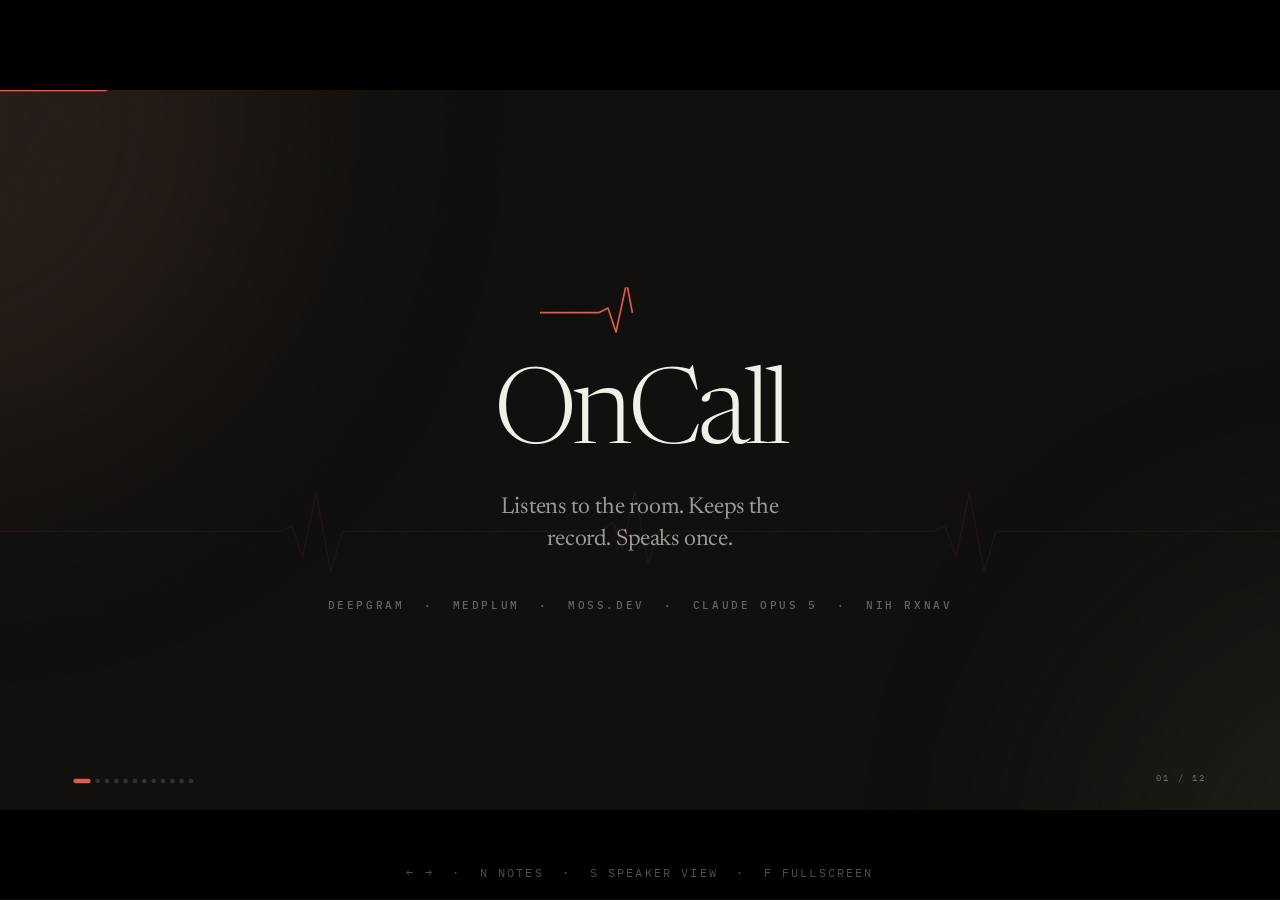
==== commit 0b5758b2: "Rebuild the deck visual-first: one artifact per slide The first version was a document projected ont" ====
--- a/deck/index.html
+++ b/deck/index.html
@@ -1,899 +1,941 @@
-<!doctype html>
+<!DOCTYPE html>
 <html lang="en">
 <head>
-<meta charset="utf-8" />
-<meta name="viewport" content="width=device-width, initial-scale=1" />
-<title>Servare — the record the room can't keep</title>
+<meta charset="utf-8">
+<meta name="viewport" content="width=device-width,initial-scale=1">
+<title>OnCall — the record the room can't keep</title>
+
+<link rel="preconnect" href="https://fonts.googleapis.com">
+<link rel="preconnect" href="https://fonts.gstatic.com" crossorigin>
+<link href="https://fonts.googleapis.com/css2?family=Newsreader:opsz,wght@6..72,200..700&family=IBM+Plex+Mono:wght@400;500&display=swap" rel="stylesheet">
+
 <style>
-/* ---------------------------------------------------------------------
-   Tokens inherited from frontend/src/App.css so the deck reads as the
-   same object as the product.
-   ------------------------------------------------------------------- */
-:root {
-  --bg: #faf9f6;
-  --bg-card: #ffffff;
-  --bg-recessed: #f5f4ef;
-  --border: #e4e1d8;
-  --border-strong: #1a1a18;
-  --ink: #1a1a18;
-  --muted: #8c8878;
-  --label: #9b9686;
-  --live: #2f9e4f;
-  --advisory: #a9760f;
-  --critical: #b3261e;
-  --query: #4a5c8c;
-
-  --font-serif: Georgia, 'Iowan Old Style', 'Palatino Linotype', 'Book Antiqua', Palatino, serif;
-  --font-sans: -apple-system, BlinkMacSystemFont, 'Segoe UI', system-ui, Roboto, Helvetica, Arial, sans-serif;
-  --font-mono: ui-monospace, 'SF Mono', SFMono-Regular, Menlo, Consolas, monospace;
-
-  --radius-card: 14px;
-  --radius-pill: 999px;
-  --shadow-card: 0 1px 2px rgba(20, 18, 12, 0.04);
-  --pad: clamp(24px, 3.6vw, 64px);
+/* ══════════════════════════════════════════════════════════════════════
+   THE SYSTEM
+
+     Canvas ...  dark stage — a resus bay at 2am, not a slide background
+     Type   ...  Newsreader (fallback Georgia, which is the product's own
+                 display face, so an offline fallback stays on-brand)
+                 + IBM Plex Mono for everything the machine produced.
+                 Four sizes, one mono label style.
+     Motif  ...  the vital trace. One continuous line, appearing as the
+                 title mark, the ambient field, and every timeline spine.
+     Colour ...  warm near-black dominates; ONE accent, the product's own
+                 critical red. Green appears only where the system is
+                 listening. Product tokens live in their own group and are
+                 lifted verbatim from frontend/src/App.css.
+     Motion ...  Material 3 easing. Movement only where it carries the
+                 argument: the race on slide 07, the block on slide 05.
+   ══════════════════════════════════════════════════════════════════════ */
+:root{
+  /* ── STAGE · the deck's own surface ── */
+  --bg:#100f0d; --ink:#f2efe6; --ink-2:rgba(242,239,230,.62); --ink-3:rgba(242,239,230,.38);
+  --hair:rgba(242,239,230,.10); --hair-2:rgba(242,239,230,.20);
+
+  /* ── ACCENT · the product's critical red. The only saturated colour. ── */
+  --accent:#e05a4f; --accent-deep:#b3261e;
+  --live:#4cb96b;                 /* only ever means "listening" */
+
+  /* ── PRODUCT SURFACE · lifted verbatim from frontend/src/App.css ── */
+  --p-bg:#faf9f6; --p-card:#ffffff; --p-recessed:#f5f4ef;
+  --p-border:#e4e1d8; --p-border-strong:#1a1a18;
+  --p-text:#1a1a18; --p-muted:#8c8878; --p-label:#9b9686;
+  --p-alert:#b3261e; --p-radius:14px;
+
+  /* ── MOTION ── */
+  --e-emph:cubic-bezier(.2,0,0,1);
+  --e-emph-dec:cubic-bezier(.05,.7,.1,1);
+  --e-std-dec:cubic-bezier(0,0,0,1);
+  --e-std-acc:cubic-bezier(.3,0,1,1);
+  --spring-def:cubic-bezier(.38,1.21,.22,1.00);
+
+  --sans:"Newsreader",Georgia,"Iowan Old Style",Palatino,serif;
+  --mono:"IBM Plex Mono",ui-monospace,"SF Mono",Menlo,monospace;
+
+  --sh-1:0 1px 2px rgba(0,0,0,.30);
+  --sh-2:0 6px 22px rgba(0,0,0,.34);
+  --sh-3:0 26px 70px rgba(0,0,0,.46);
 }
-
-@media (prefers-color-scheme: dark) {
-  :root {
-    --bg: #141311; --bg-card: #1c1b18; --bg-recessed: #100f0d;
-    --border: #302e29; --border-strong: #f2efe6;
-    --ink: #f2efe6; --muted: #97917f; --label: #7d7869;
-    --live: #4cb96b; --advisory: #d19b34; --critical: #e05a4f; --query: #7d90c4;
-    --shadow-card: 0 1px 2px rgba(0, 0, 0, 0.4);
-  }
-}
-:root[data-theme="light"] {
-  --bg: #faf9f6; --bg-card: #ffffff; --bg-recessed: #f5f4ef;
-  --border: #e4e1d8; --border-strong: #1a1a18;
-  --ink: #1a1a18; --muted: #8c8878; --label: #9b9686;
-  --live: #2f9e4f; --advisory: #a9760f; --critical: #b3261e; --query: #4a5c8c;
-  --shadow-card: 0 1px 2px rgba(20, 18, 12, 0.04);
-}
-:root[data-theme="dark"] {
-  --bg: #141311; --bg-card: #1c1b18; --bg-recessed: #100f0d;
-  --border: #302e29; --border-strong: #f2efe6;
-  --ink: #f2efe6; --muted: #97917f; --label: #7d7869;
-  --live: #4cb96b; --advisory: #d19b34; --critical: #e05a4f; --query: #7d90c4;
-  --shadow-card: 0 1px 2px rgba(0, 0, 0, 0.4);
-}
-
-* { box-sizing: border-box; }
-
-html, body {
-  margin: 0; height: 100%; overflow: hidden;
-  background: var(--bg); color: var(--ink);
-  font-family: var(--font-sans);
-  -webkit-font-smoothing: antialiased;
-}
-:focus-visible { outline: 2px solid var(--query); outline-offset: 3px; }
-
-/* ---- stage ---------------------------------------------------------- */
-
-.stage { position: relative; height: 100%; width: 100%; }
-.slide {
-  position: absolute; inset: 0;
-  padding: var(--pad); padding-left: calc(var(--pad) + 26px);
-  display: none; flex-direction: column; justify-content: center;
-  overflow-y: auto; overflow-x: hidden;
-}
-.slide.is-active { display: flex; animation: rise 0.4s cubic-bezier(0.2, 0.7, 0.3, 1) both; }
-@keyframes rise { from { opacity: 0; transform: translateY(12px); } to { opacity: 1; transform: none; } }
-.inner { width: 100%; max-width: 1240px; margin: 0 auto; }
-
-/* ---- type ----------------------------------------------------------- */
-
-.eyebrow {
-  font-family: var(--font-mono); font-size: 10.5px;
-  letter-spacing: 0.17em; text-transform: uppercase;
-  color: var(--label); margin: 0 0 14px;
-}
-h1, h2 { font-family: var(--font-serif); font-weight: 400; text-wrap: balance; margin: 0; letter-spacing: -0.012em; }
-h1 { font-size: clamp(46px, 7.2vw, 100px); line-height: 1.02; }
-h2 { font-size: clamp(26px, 3.3vw, 46px); line-height: 1.12; }
-.cap {
-  font-size: clamp(13px, 1.05vw, 15.5px); line-height: 1.55;
-  color: var(--muted); max-width: 74ch; margin: 16px 0 0; text-wrap: pretty;
-}
-.cap strong { color: var(--ink); font-weight: 600; }
-.mono { font-family: var(--font-mono); font-variant-numeric: tabular-nums; }
-.rule { height: 1px; background: var(--border); border: 0; margin: 0; }
-
-/* ---- diagrams ------------------------------------------------------- */
-
-.dg { display: block; width: 100%; height: auto; margin: 18px 0 0; overflow: visible; }
-
-.box { fill: var(--bg-card); stroke: var(--border); stroke-width: 1; }
-.box-strong { fill: var(--bg-card); stroke: var(--border-strong); stroke-width: 1.4; }
-.box-recessed { fill: var(--bg-recessed); stroke: var(--border); stroke-width: 1; }
-.box-crit { fill: var(--bg-card); stroke: var(--critical); stroke-width: 1.4; }
-.box-ghost { fill: none; stroke: var(--border); stroke-width: 1; stroke-dasharray: 5 5; }
-
-.edge { stroke: var(--border-strong); stroke-width: 1.3; fill: none; }
-.edge-soft { stroke: var(--muted); stroke-width: 1.1; fill: none; }
-.edge-crit { stroke: var(--critical); stroke-width: 1.6; fill: none; }
-.edge-dash { stroke-dasharray: 4 5; }
-.flow { stroke-dasharray: 5 7; animation: flow 1.3s linear infinite; }
-@keyframes flow { to { stroke-dashoffset: -24; } }
-
-.tH { font-family: var(--font-serif); font-size: 17px; fill: var(--ink); }
-.tHs { font-family: var(--font-serif); font-size: 14.5px; fill: var(--ink); }
-.tM { font-family: var(--font-mono); font-size: 11px; fill: var(--muted); }
-.tMi { font-family: var(--font-mono); font-size: 11.5px; fill: var(--ink); }
-.tMq { font-family: var(--font-mono); font-size: 11px; fill: var(--query); }
-.tMc { font-family: var(--font-mono); font-size: 11px; fill: var(--critical); }
-.tL { font-family: var(--font-mono); font-size: 9.5px; fill: var(--label); letter-spacing: 0.13em; }
-.tBig { font-family: var(--font-serif); font-size: 21px; fill: var(--ink); }
-.fade { fill: var(--muted); opacity: 0.55; }
-
-.dot-live { fill: var(--live); }
-.dot-crit { fill: var(--critical); }
-.dot-ink  { fill: var(--ink); }
-.dot-soft { fill: var(--border); }
-
-.pulse-node { animation: nodepulse 2.4s ease-in-out infinite; }
-@keyframes nodepulse { 0%, 100% { opacity: 1; } 50% { opacity: 0.3; } }
-
-/* clickable svg nodes */
-.hit { cursor: pointer; }
-.hit rect { transition: fill 0.16s, stroke 0.16s; }
-.hit:hover rect.box { fill: var(--bg-recessed); }
-.hit[aria-selected="true"] rect.box { fill: var(--bg-recessed); stroke: var(--border-strong); stroke-width: 1.4; }
-
-/* ---- rail + chrome -------------------------------------------------- */
-
-.rail {
-  position: fixed; left: 0; top: 0; bottom: 0; width: 26px;
-  display: flex; flex-direction: column; align-items: center; justify-content: center; gap: 9px;
-  background: var(--bg); border-right: 1px solid var(--border); z-index: 40;
-}
-.rail button {
-  width: 5px; height: 5px; padding: 0; border: 0; border-radius: var(--radius-pill);
-  background: var(--border); cursor: pointer; transition: background 0.2s, height 0.2s;
-}
-.rail button:hover { background: var(--muted); }
-.rail button[aria-current="true"] { background: var(--ink); height: 20px; }
-
-.chrome {
-  position: fixed; right: var(--pad); bottom: 18px;
-  display: flex; align-items: center; gap: 12px;
-  font-family: var(--font-mono); font-size: 10.5px;
-  color: var(--label); letter-spacing: 0.06em; z-index: 40;
-}
-.chrome button {
-  font: inherit; letter-spacing: inherit; color: var(--muted);
-  background: var(--bg-card); border: 1px solid var(--border);
-  border-radius: var(--radius-pill); padding: 5px 11px; cursor: pointer;
-}
-.chrome button:hover { border-color: var(--muted); color: var(--ink); }
-.counter { font-variant-numeric: tabular-nums; }
-
-/* ---- title ---------------------------------------------------------- */
-
-.title-wrap { display: flex; flex-direction: column; gap: 20px; }
-.wordmark { display: flex; align-items: baseline; gap: 18px; flex-wrap: wrap; }
-.gloss { font-family: var(--font-serif); font-style: italic; font-size: clamp(14px, 1.2vw, 18px); color: var(--muted); }
-.lede { font-family: var(--font-serif); font-size: clamp(18px, 1.6vw, 23px); line-height: 1.45; max-width: 60ch; }
-.title-foot {
-  display: flex; gap: 8px 20px; flex-wrap: wrap;
-  font-family: var(--font-mono); font-size: 10.5px;
-  letter-spacing: 0.09em; color: var(--label); text-transform: uppercase;
-}
-.listening { display: inline-flex; align-items: center; gap: 8px; color: var(--live); }
-.pulse { width: 7px; height: 7px; border-radius: 50%; background: currentColor; animation: nodepulse 2.2s ease-in-out infinite; }
-
-/* ---- pipeline detail ------------------------------------------------ */
-
-.detail {
-  margin-top: 12px; background: var(--bg-recessed);
-  border: 1px solid var(--border); border-radius: var(--radius-card);
-  padding: 16px 20px; min-height: 78px;
-}
-.detail p { margin: 0; font-size: 14.5px; line-height: 1.55; max-width: 96ch; color: var(--ink); }
-.detail .mono { color: var(--query); }
-
-/* ---- demo timeline -------------------------------------------------- */
-
-.tl { display: grid; grid-template-columns: 1fr 400px; gap: 22px; align-items: start; margin-top: 10px; }
-@media (max-width: 1080px) { .tl { grid-template-columns: 1fr; } }
-
-.viewer { border: 1px solid var(--border); border-radius: var(--radius-card); background: var(--bg-card); overflow: hidden; }
-.screen {
-  aspect-ratio: 16 / 10; background: var(--bg-recessed);
-  display: flex; align-items: center; justify-content: center;
-  border-bottom: 1px solid var(--border);
-}
-.screen video { width: 100%; height: 100%; object-fit: contain; background: #000; display: block; }
-.slot { display: flex; flex-direction: column; align-items: center; gap: 9px; color: var(--label); text-align: center; padding: 20px; }
-.slot .filename {
-  font-family: var(--font-mono); font-size: 11.5px; color: var(--ink);
-  background: var(--bg); border: 1px dashed var(--border);
-  border-radius: 8px; padding: 6px 11px;
-}
-.slot .hint { font-size: 11.5px; max-width: 34ch; line-height: 1.5; }
-.viewer-body { padding: 16px 18px; display: flex; flex-direction: column; gap: 9px; min-height: 130px; }
-.viewer-body .said { font-family: var(--font-serif); font-style: italic; font-size: 15.5px; line-height: 1.45; margin: 0; }
-.viewer-body .note { font-size: 12.5px; line-height: 1.5; color: var(--muted); margin: 0; }
-.tag {
-  display: inline-flex; align-items: center; font-family: var(--font-mono);
-  font-size: 10px; letter-spacing: 0.1em; text-transform: uppercase;
-  padding: 3px 9px; border-radius: var(--radius-pill);
-  border: 1px solid currentColor; align-self: flex-start; color: var(--critical);
-}
-
-/* ---- close ---------------------------------------------------------- */
-
-.close-lines { display: flex; flex-direction: column; gap: 2px; }
-.close-lines span { font-family: var(--font-serif); font-size: clamp(30px, 4.4vw, 58px); line-height: 1.14; }
-.close-lines span:nth-child(n+2) { color: var(--muted); }
-
-@media (prefers-reduced-motion: reduce) {
-  *, *::before, *::after { animation: none !important; transition: none !important; }
+*{box-sizing:border-box}
+html,body{margin:0;height:100%;background:#000;overflow:hidden;
+  font-family:var(--sans);color:var(--ink);-webkit-font-smoothing:antialiased}
+
+#viewport{position:fixed;inset:0;background:#000;overflow:hidden}
+#deck{width:1920px;height:1080px;position:absolute;left:50%;top:50%;
+  transform-origin:center center;background:var(--bg);overflow:hidden}
+
+/* ambient field — a warm bloom, and the motif drifting behind everything */
+#aura{position:absolute;inset:-20%;z-index:0;pointer-events:none}
+#aura b{position:absolute;display:block;border-radius:50%;filter:blur(170px);will-change:transform}
+#aura b:nth-child(1){width:1000px;height:1000px;left:-8%;top:-16%;background:#3a2a24;opacity:.55;animation:d1 38s ease-in-out infinite}
+#aura b:nth-child(2){width:820px;height:820px;right:-6%;bottom:-18%;background:#2a2a22;opacity:.5;animation:d2 45s ease-in-out infinite}
+@keyframes d1{0%,100%{transform:translate3d(0,0,0) scale(1)}50%{transform:translate3d(80px,50px,0) scale(1.1)}}
+@keyframes d2{0%,100%{transform:translate3d(0,0,0) scale(1.04)}50%{transform:translate3d(-60px,-70px,0) scale(.95)}}
+#trace{position:absolute;left:0;right:0;top:52%;z-index:0;pointer-events:none;opacity:.09}
+#grain{position:absolute;inset:0;z-index:1;pointer-events:none;opacity:.035;mix-blend-mode:overlay;
+  background-image:url("data:image/svg+xml,%3Csvg xmlns='http://www.w3.org/2000/svg' width='140' height='140'%3E%3Cfilter id='n'%3E%3CfeTurbulence type='fractalNoise' baseFrequency='.85' numOctaves='3'/%3E%3C/filter%3E%3Crect width='140' height='140' filter='url(%23n)'/%3E%3C/svg%3E")}
+
+/* ══ slides ══ */
+.s{position:absolute;inset:0;z-index:2;padding:76px 110px;display:flex;flex-direction:column;
+  opacity:0;visibility:hidden;pointer-events:none;
+  transition:opacity 200ms var(--e-std-acc),visibility 0s 200ms}
+.s.on{opacity:1;visibility:visible;pointer-events:auto;
+  transition:opacity 300ms 120ms var(--e-std-dec),visibility 0s}
+.s.center{justify-content:center;align-items:center;text-align:center}
+.s.mid{justify-content:flex-start}
+
+/* ══ type — four sizes + one mono label ══ */
+.t-mega{font-size:158px;line-height:.92;letter-spacing:-.045em;font-weight:300;margin:0}
+.t-big{font-size:104px;line-height:1.04;letter-spacing:-.036em;font-weight:300;margin:0}
+.t-mid{font-size:64px;line-height:1.1;letter-spacing:-.028em;font-weight:350;margin:0}
+.t-sm{font-size:34px;line-height:1.4;letter-spacing:-.012em;font-weight:400;margin:0;color:var(--ink-2)}
+.lbl{font-family:var(--mono);font-size:17px;letter-spacing:.26em;text-transform:uppercase;
+  color:var(--ink-3);font-weight:500;margin:0}
+strong{font-weight:600}
+em{font-style:italic;color:var(--ink)}
+.hot{color:var(--accent)}
+
+.shead{margin-bottom:30px;flex-shrink:0}
+.shead .lbl{margin-bottom:14px}
+.shead h2{font-size:56px;line-height:1.06;letter-spacing:-.032em;font-weight:300;margin:0;max-width:30ch}
+.shead .ctx{font-size:24px;line-height:1.45;color:var(--ink-3);margin:12px 0 0;max-width:52ch}
+.canvas{flex:1;display:flex;align-items:center;justify-content:center;min-height:0;position:relative}
+.canvas svg{width:100%;height:100%;overflow:visible}
+
+/* ══ builds ══ */
+[data-b]{opacity:0;transform:translateY(26px);
+  transition:opacity 400ms var(--e-std-dec),transform 500ms var(--e-emph-dec)}
+[data-b].in{opacity:1;transform:none}
+[data-b][data-fx="fade"]{transform:none}
+[data-b][data-fx="scale"]{transform:scale(.92);
+  transition:opacity 300ms var(--e-std-dec),transform 500ms var(--spring-def)}
+[data-b][data-fx="scale"].in{transform:scale(1)}
+
+/* ══ diagram grammar — shared by every artifact ══ */
+.box{fill:rgba(242,239,230,.035);stroke:var(--hair-2);stroke-width:1.5}
+.box-strong{fill:rgba(242,239,230,.06);stroke:var(--ink);stroke-width:2}
+.box-hot{fill:rgba(224,90,79,.09);stroke:var(--accent);stroke-width:2}
+.box-ghost{fill:none;stroke:var(--hair-2);stroke-width:1.5;stroke-dasharray:7 7}
+.edge{stroke:var(--ink-2);stroke-width:2;fill:none}
+.edge-soft{stroke:var(--ink-3);stroke-width:1.6;fill:none}
+.edge-hot{stroke:var(--accent);stroke-width:2.6;fill:none}
+.dash{stroke-dasharray:6 7}
+.flow{stroke-dasharray:7 10;animation:flow 1.25s linear infinite}
+@keyframes flow{to{stroke-dashoffset:-34}}
+
+.dH{font-family:var(--sans);font-size:30px;font-weight:350;fill:var(--ink)}
+.dHs{font-family:var(--sans);font-size:25px;font-weight:350;fill:var(--ink)}
+.dM{font-family:var(--mono);font-size:19px;fill:var(--ink-2)}
+.dMi{font-family:var(--mono);font-size:20px;fill:var(--ink)}
+.dMh{font-family:var(--mono);font-size:20px;fill:var(--accent)}
+.dL{font-family:var(--mono);font-size:16px;letter-spacing:.2em;fill:var(--ink-3)}
+.dBig{font-family:var(--sans);font-size:42px;font-weight:300;fill:var(--ink)}
+.d-hot{fill:var(--accent)}
+.d-ink{fill:var(--ink)}
+.d-live{fill:var(--live)}
+.d-soft{fill:var(--ink-3)}
+.breathe{animation:breathe 2.4s ease-in-out infinite}
+@keyframes breathe{0%,100%{opacity:1}50%{opacity:.28}}
+
+/* ══ recreated product UI — the app's own tokens, on the dark stage ══ */
+.app{background:var(--p-bg);border-radius:20px;box-shadow:var(--sh-3);
+  font-family:-apple-system,BlinkMacSystemFont,"Segoe UI",system-ui,sans-serif;
+  color:var(--p-text);padding:26px 30px;width:100%}
+.app-bar{display:flex;align-items:center;gap:12px;margin-bottom:20px}
+.app-bar .q{font-family:var(--mono);font-size:19px;color:#4a5c8c;
+  background:var(--p-recessed);border:1px solid var(--p-border);border-radius:10px;padding:9px 14px}
+.app-bar .n{font-family:var(--mono);font-size:16px;color:var(--p-label);letter-spacing:.14em;margin-left:auto}
+.trow{display:flex;align-items:center;gap:16px;background:var(--p-card);
+  border:1px solid var(--p-border);border-radius:var(--p-radius);padding:16px 20px;margin-bottom:10px;
+  box-shadow:var(--sh-1)}
+.trow.no-owner{border-color:var(--p-alert);border-width:2px;background:#fff}
+.trow .task{font-size:23px}
+.trow .own{margin-left:auto;font-family:var(--mono);font-size:17px;color:var(--p-muted)}
+.trow.no-owner .own{color:var(--p-alert);font-weight:600;letter-spacing:.1em}
+.trow .st{font-family:var(--mono);font-size:15px;color:var(--p-label);
+  border:1px solid var(--p-border);border-radius:999px;padding:4px 11px;letter-spacing:.08em}
+.trow.no-owner .st{color:var(--p-alert);border-color:var(--p-alert)}
+
+/* ══ demo slide ══ */
+.demo{display:grid;grid-template-columns:1fr 640px;gap:44px;width:100%;height:100%;align-items:center}
+.screen{aspect-ratio:16/10;background:rgba(242,239,230,.04);border:1.5px solid var(--hair-2);
+  border-radius:18px;display:flex;align-items:center;justify-content:center;overflow:hidden;box-shadow:var(--sh-2)}
+.screen video{width:100%;height:100%;object-fit:contain;background:#000;display:block}
+.slot{display:flex;flex-direction:column;align-items:center;gap:14px;text-align:center;padding:30px}
+.slot .fn{font-family:var(--mono);font-size:20px;color:var(--ink);
+  border:1.5px dashed var(--hair-2);border-radius:10px;padding:10px 16px}
+.slot .hint{font-family:var(--mono);font-size:15px;color:var(--ink-3);max-width:34ch;line-height:1.55}
+.said{font-size:30px;line-height:1.42;font-style:italic;margin:26px 0 0;color:var(--ink)}
+
+/* ══ chrome ══ */
+#chrome{position:absolute;left:0;right:0;bottom:0;z-index:40;pointer-events:none;
+  padding:0 110px 40px;display:flex;align-items:flex-end;gap:24px}
+#dots{display:flex;gap:7px;pointer-events:auto}
+#dots i{width:7px;height:7px;border-radius:50%;background:rgba(242,239,230,.16);display:block;
+  cursor:pointer;transition:all 280ms var(--e-emph)}
+#dots i.on{background:var(--accent);width:26px;border-radius:4px}
+#dots i.seen{background:rgba(242,239,230,.34)}
+#meta{margin-left:auto;font-family:var(--mono);font-size:14px;letter-spacing:.2em;
+  color:var(--ink-3);text-transform:uppercase}
+#bar{position:absolute;left:0;top:0;height:2px;z-index:41;background:var(--accent);
+  transition:width 420ms var(--e-emph)}
+#hint{position:fixed;left:50%;bottom:20px;transform:translateX(-50%);z-index:60;
+  font-family:var(--mono);font-size:12px;letter-spacing:.18em;text-transform:uppercase;
+  color:rgba(255,255,255,.30);transition:opacity 500ms;pointer-events:none}
+#hint.gone{opacity:0}
+
+#notes{position:fixed;left:0;right:0;bottom:0;z-index:90;background:rgba(12,11,9,.97);
+  backdrop-filter:blur(20px);border-top:1px solid var(--hair-2);padding:26px 44px 30px;
+  transform:translateY(100%);transition:transform 380ms var(--e-emph);max-height:46vh;overflow-y:auto}
+#notes.on{transform:none}
+#notes h4{font-family:var(--mono);font-size:11px;letter-spacing:.22em;text-transform:uppercase;
+  color:var(--ink-3);margin:0 0 12px;font-weight:500}
+#notes p{margin:0 0 12px;font-size:16px;line-height:1.62;color:var(--ink-2);max-width:110ch;
+  font-family:-apple-system,BlinkMacSystemFont,"Segoe UI",system-ui,sans-serif}
+#notes strong{color:var(--ink)}
+#notes .beat{color:var(--accent);font-weight:600}
+
+@media (prefers-reduced-motion:reduce){
+  *,*::before,*::after{animation-duration:.001ms!important;animation-iteration-count:1!important;
+    transition-duration:.001ms!important}
 }
 </style>
 </head>
 <body>
-
-<svg width="0" height="0" style="position:absolute" aria-hidden="true"><defs>
-  <marker id="ah" viewBox="0 0 10 10" refX="9" refY="5" markerWidth="7" markerHeight="7" orient="auto-start-reverse">
-    <path d="M 0 1 L 9 5 L 0 9 z" fill="var(--border-strong)" />
-  </marker>
-  <marker id="ahs" viewBox="0 0 10 10" refX="9" refY="5" markerWidth="7" markerHeight="7" orient="auto-start-reverse">
-    <path d="M 0 1 L 9 5 L 0 9 z" fill="var(--muted)" />
-  </marker>
-  <marker id="ahc" viewBox="0 0 10 10" refX="9" refY="5" markerWidth="7" markerHeight="7" orient="auto-start-reverse">
-    <path d="M 0 1 L 9 5 L 0 9 z" fill="var(--critical)" />
-  </marker>
-</defs></svg>
-
-<nav class="rail" id="rail" aria-label="Slides"></nav>
-
-<div class="stage" id="stage">
-
-  <!-- 1 · title ------------------------------------------------------->
-  <section class="slide" data-title="Servare">
-    <div class="inner title-wrap">
-      <p class="eyebrow"><span class="listening"><span class="pulse"></span>Listening</span></p>
-      <div class="wordmark">
-        <h1>Servare</h1>
-        <span class="gloss">serv&#257;re &mdash; to keep, to preserve, to watch over</span>
+<div id="viewport"><div id="deck">
+  <div id="aura"><b></b><b></b></div>
+  <svg id="trace" viewBox="0 0 1920 200" preserveAspectRatio="none" height="200" aria-hidden="true">
+    <path id="tracePath" fill="none" stroke="var(--accent)" stroke-width="2"
+          d="M0 100 H420 l18 -8 l16 46 l20 -96 l22 118 l18 -60 H900 l20 -14 l14 40 l18 -86 l20 108 l16 -48 H1400 l18 -8 l16 46 l20 -96 l22 118 l18 -60 H1920"/>
+  </svg>
+  <div id="grain"></div>
+  <div id="bar"></div>
+
+  <!-- ══════════ 01 · title ══════════ -->
+  <section class="s center">
+    <div data-b data-fx="fade" style="margin-bottom:44px">
+      <svg width="300" height="76" viewBox="0 0 300 76" aria-hidden="true">
+        <path d="M0 38 H88 l14 -7 l12 36 l16 -74 l17 90 l14 -45 H300" fill="none"
+              stroke="var(--accent)" stroke-width="2.5" stroke-linejoin="round"
+              stroke-dasharray="440" stroke-dashoffset="440">
+          <animate attributeName="stroke-dashoffset" from="440" to="0" dur="2.2s"
+                   begin="0.4s" fill="freeze" calcMode="spline" keySplines=".2 0 0 1"/>
+        </path>
+      </svg>
+    </div>
+    <h1 class="t-mega" data-b>OnCall</h1>
+    <p class="t-sm" data-b style="margin-top:38px;max-width:24ch">
+      Listens to the room. Keeps the record. Speaks once.</p>
+    <p class="lbl" data-b data-fx="fade" style="margin-top:64px">
+      Deepgram &nbsp;·&nbsp; Medplum &nbsp;·&nbsp; moss.dev &nbsp;·&nbsp; Claude Opus 5 &nbsp;·&nbsp; NIH RxNav</p>
+  </section>
+
+  <!-- ══════════ 02 · the problem — timeline artifact ══════════ -->
+  <section class="s mid">
+    <div class="shead">
+      <p class="lbl">A trauma bay, 57 seconds</p>
+      <h2>Everything is said. Nothing is written.</h2>
+    </div>
+    <div class="canvas">
+      <svg viewBox="0 0 1700 640" role="img"
+           aria-label="Five spoken moments on a time axis above an empty record">
+        <text class="dL" x="0" y="26">WHAT THE ROOM SAID</text>
+        <path class="edge-soft" d="M 0 230 H 1690" data-b data-fx="fade"/>
+
+        <g data-b>
+          <line class="edge-soft" x1="70" y1="230" x2="70" y2="176"/>
+          <circle class="d-ink" cx="70" cy="230" r="7"/>
+          <text class="dMi" x="0" y="160">GCS 13 · HR 122 · open tibia</text>
+          <text class="dL" x="0" y="128">0:00 HANDOFF</text>
+        </g>
+        <g data-b>
+          <line class="edge-soft" x1="840" y1="230" x2="840" y2="286"/>
+          <circle class="d-ink" cx="840" cy="230" r="7"/>
+          <text class="dMi" x="840" y="314" text-anchor="middle">3 requests · 1 with nobody named</text>
+          <text class="dL" x="840" y="344" text-anchor="middle">0:28</text>
+        </g>
+        <g data-b>
+          <line class="edge-soft" x1="1018" y1="230" x2="1018" y2="186"/>
+          <circle class="d-ink" cx="1018" cy="230" r="7"/>
+          <text class="dM" x="1018" y="168" text-anchor="middle">“I’ve got ortho”</text>
+        </g>
+        <g data-b>
+          <line class="edge-hot" x1="1116" y1="230" x2="1116" y2="392"/>
+          <circle class="d-hot" cx="1116" cy="230" r="9"/>
+          <text class="dMh" x="1116" y="422" text-anchor="middle">severe penicillin allergy</text>
+          <text class="dL" x="1116" y="452" text-anchor="middle">0:38 · FROM THE MOTHER</text>
+        </g>
+        <g data-b>
+          <line class="edge-hot" x1="1434" y1="230" x2="1434" y2="176"/>
+          <circle class="d-hot" cx="1434" cy="230" r="9"/>
+          <text class="dMh" x="1434" y="160" text-anchor="middle">order: ampicillin-sulbactam</text>
+          <text class="dL" x="1434" y="128" text-anchor="middle">0:50</text>
+        </g>
+
+        <g data-b data-fx="fade">
+          <path class="edge-hot dash" d="M 1116 262 V 282 H 1434 V 262"/>
+          <rect x="1204" y="258" width="142" height="34" rx="17" fill="var(--bg)"/>
+          <text class="dMh" x="1275" y="284" text-anchor="middle">12 seconds</text>
+        </g>
+
+        <g data-b data-fx="fade">
+          <text class="dL" x="0" y="558">WHAT THE RECORD HELD</text>
+          <rect class="box-ghost" x="330" y="530" width="1360" height="60" rx="14"/>
+          <text class="dM" x="1010" y="568" text-anchor="middle">empty</text>
+        </g>
+      </svg>
+    </div>
+  </section>
+
+  <!-- ══════════ 03 · statement ══════════ -->
+  <section class="s center">
+    <h2 class="t-big" data-b style="max-width:19ch">Spoken information<br>has no memory.</h2>
+  </section>
+
+  <!-- ══════════ 04 · three pillars ══════════ -->
+  <section class="s mid">
+    <div class="shead">
+      <p class="lbl">What it does</p>
+      <h2>One stream in. Three things out.</h2>
+    </div>
+    <div class="canvas">
+      <svg viewBox="0 0 1700 620" role="img"
+           aria-label="Room audio fans out into details, tasks and context, each landing as FHIR resources">
+        <g data-b data-fx="fade">
+          <rect class="box-strong" x="0" y="248" width="250" height="118" rx="18"/>
+          <g id="wave2"></g>
+          <text class="dHs" x="125" y="344" text-anchor="middle">the room</text>
+        </g>
+
+        <path class="edge flow" d="M 250 307 C 400 307, 400 96, 552 96" marker-end="url(#ah)" data-b data-fx="fade"/>
+        <path class="edge flow" d="M 250 307 H 552" marker-end="url(#ah)" data-b data-fx="fade"/>
+        <path class="edge flow" d="M 250 307 C 400 307, 400 518, 552 518" marker-end="url(#ah)" data-b data-fx="fade"/>
+
+        <g data-b>
+          <rect class="box" x="566" y="46" width="330" height="100" rx="16"/>
+          <text class="dH" x="596" y="92">Details</text>
+          <text class="dM" x="596" y="124">every fact said out loud</text>
+          <path class="edge-soft" d="M 896 96 H 976" marker-end="url(#ahs)"/>
+          <rect class="box" x="990" y="46" width="700" height="100" rx="16"/>
+          <text class="dMi" x="1020" y="88">Observation · AllergyIntolerance</text>
+          <text class="dMi" x="1020" y="120">MedicationRequest</text>
+        </g>
+
+        <g data-b>
+          <rect class="box" x="566" y="257" width="330" height="100" rx="16"/>
+          <text class="dH" x="596" y="303">Tasks</text>
+          <text class="dM" x="596" y="335">every request said out loud</text>
+          <path class="edge-soft" d="M 896 307 H 976" marker-end="url(#ahs)"/>
+          <rect class="box" x="990" y="257" width="700" height="100" rx="16"/>
+          <text class="dMi" x="1020" y="299">Task · Task.owner · Provenance</text>
+          <text class="dM" x="1020" y="331">nobody named → owner omitted, never guessed</text>
+        </g>
+
+        <g data-b>
+          <rect class="box" x="566" y="468" width="330" height="100" rx="16"/>
+          <text class="dH" x="596" y="514">Context</text>
+          <text class="dM" x="596" y="546">for whoever walks in cold</text>
+          <path class="edge-soft" d="M 896 518 H 976" marker-end="url(#ahs)"/>
+          <rect class="box" x="990" y="468" width="700" height="100" rx="16"/>
+          <text class="dMi" x="1020" y="510">spoken handoff · ~20 seconds</text>
+          <text class="dM" x="1020" y="542">five panels, not a transcript</text>
+        </g>
+      </svg>
+    </div>
+  </section>
+
+  <!-- ══════════ 05 · the boundary ══════════ -->
+  <section class="s mid">
+    <div class="shead">
+      <p class="lbl">The line it does not cross</p>
+      <h2>It states. It never prescribes.</h2>
+    </div>
+    <div class="canvas">
+      <svg viewBox="0 0 1700 580" role="img"
+           aria-label="A fact passes the boundary as a statement; a therapy recommendation is blocked by it">
+        <g data-b data-fx="fade">
+          <rect class="box-strong" x="0" y="212" width="290" height="118" rx="18"/>
+          <text class="dHs" x="32" y="262">a fact the room</text>
+          <text class="dHs" x="32" y="298">already established</text>
+        </g>
+
+        <g data-b data-fx="fade">
+          <line x1="770" y1="10" x2="770" y2="560" stroke="var(--ink)" stroke-width="3"/>
+          <text class="dL" x="792" y="28">THE BOUNDARY</text>
+        </g>
+
+        <path class="edge flow" d="M 290 271 C 450 271, 450 122, 960 122" marker-end="url(#ah)" data-b data-fx="fade"/>
+        <g data-b>
+          <circle class="d-live" cx="770" cy="122" r="10"/>
+          <rect class="box" x="980" y="62" width="710" height="122" rx="16"/>
+          <text class="dMi" x="1012" y="110">“Ampicillin-sulbactam is a</text>
+          <text class="dMi" x="1012" y="142">penicillin-class antibacterial.”</text>
+          <text class="dL" x="980" y="216">STATES IT · NAMES THE SOURCE · STOPS</text>
+        </g>
+
+        <path class="edge-hot dash" d="M 290 271 C 450 271, 450 428, 740 428" data-b data-fx="fade"/>
+        <!-- The translate lives on an INNER g: [data-b] animates `transform`, and a
+             CSS transform overrides the SVG presentation attribute, which would
+             otherwise fling this marker to the origin the moment it builds in. -->
+        <g data-b><g transform="translate(770,428)">
+          <circle r="26" fill="var(--bg)" stroke="var(--accent)" stroke-width="3"/>
+          <path d="M -10 -10 L 10 10 M 10 -10 L -10 10" stroke="var(--accent)" stroke-width="3.4"/>
+        </g></g>
+        <g data-b data-fx="fade">
+          <rect class="box-ghost" x="980" y="378" width="710" height="100" rx="16"/>
+          <text class="dM" x="1012" y="424">“Give vancomycin instead.”</text>
+          <text class="dM" x="1012" y="456">a dose · an alternative · a plan</text>
+          <text class="dL" x="980" y="514">NEVER CROSSES</text>
+        </g>
+      </svg>
+    </div>
+  </section>
+
+  <!-- ══════════ 06 · the loop ══════════ -->
+  <section class="s mid">
+    <div class="shead">
+      <p class="lbl">Architecture</p>
+      <h2>One loop, room to room.</h2>
+    </div>
+    <div class="canvas">
+      <svg viewBox="0 0 1700 640" role="img"
+           aria-label="A closed loop around the room: Deepgram in, Claude, Medplum, the RxNav gate, Deepgram out">
+        <g data-b data-fx="scale">
+          <rect class="box-strong" x="640" y="268" width="420" height="112" rx="56"/>
+          <circle class="d-live breathe" cx="702" cy="324" r="9"/>
+          <text class="dBig" x="740" y="338">the room</text>
+        </g>
+
+        <g data-b>
+          <rect class="box" x="70" y="40" width="470" height="126" rx="16"/>
+          <text class="dH" x="102" y="88">Deepgram</text>
+          <text class="dM" x="102" y="122">nova-3-medical · diarize · keyterms</text>
+          <text class="dM" x="102" y="148">UtteranceEnd endpointing</text>
+        </g>
+        <g data-b>
+          <rect class="box" x="1160" y="40" width="470" height="126" rx="16"/>
+          <text class="dH" x="1192" y="88">Claude Opus 5</text>
+          <text class="dM" x="1192" y="122">stateful structured extraction</text>
+          <text class="dM" x="1192" y="148">“I’ve got it” resolves the open task</text>
+        </g>
+        <g data-b>
+          <rect class="box" x="1160" y="474" width="470" height="126" rx="16"/>
+          <text class="dH" x="1192" y="522">Medplum</text>
+          <text class="dM" x="1192" y="556">Task · Provenance · Observation</text>
+          <text class="dM" x="1192" y="582">AllergyIntolerance · MedicationRequest</text>
+        </g>
+        <g data-b>
+          <rect class="box" x="70" y="474" width="470" height="126" rx="16"/>
+          <text class="dH" x="102" y="522">Deepgram Aura-2</text>
+          <text class="dM" x="102" y="556">queued by urgency, not arrival</text>
+          <text class="dM" x="102" y="582">critical jumps the advisory</text>
+        </g>
+        <g data-b data-fx="scale">
+          <rect class="box-hot" x="670" y="508" width="360" height="68" rx="16"/>
+          <text class="dMh" x="702" y="550">NIH RxNav · the gate</text>
+        </g>
+
+        <g data-b data-fx="fade">
+          <path class="edge flow" d="M 668 268 C 580 210, 540 130, 528 106" marker-end="url(#ah)"/>
+          <path class="edge flow" d="M 540 103 H 1148" marker-end="url(#ah)"/>
+          <path class="edge flow" d="M 1395 166 V 462" marker-end="url(#ah)"/>
+          <path class="edge-hot flow" d="M 1160 542 H 1042" marker-end="url(#ahc)"/>
+          <path class="edge-hot flow" d="M 670 542 H 552" marker-end="url(#ahc)"/>
+          <path class="edge flow" d="M 305 474 C 305 400, 480 356, 628 336" marker-end="url(#ah)"/>
+          <text class="dL" x="560" y="88">SPEECH</text>
+          <text class="dL" x="1414" y="330">STRUCTURE</text>
+          <text class="dL" x="1064" y="518">VERIFY</text>
+          <text class="dL" x="330" y="408">SPEAK</text>
+        </g>
+      </svg>
+    </div>
+  </section>
+
+  <!-- ══════════ 07 · the race ══════════ -->
+  <section class="s mid" id="raceSlide">
+    <div class="shead">
+      <p class="lbl">Why it is allowed to interrupt</p>
+      <h2>The word “penicillin” never appears in the order.</h2>
+    </div>
+    <div class="canvas">
+      <svg viewBox="0 0 1700 600" role="img"
+           aria-label="String matching misses the conflict; FDA class resolution finds it">
+        <text class="dL" x="0" y="28">STRING MATCHING</text>
+        <g class="rA" data-r="0">
+          <rect class="box" x="0" y="52" width="330" height="76" rx="14"/>
+          <text class="dMi" x="30" y="99">ampicillin-sulbactam</text>
+        </g>
+        <path class="edge-soft rA" data-r="1" d="M 330 90 H 400" marker-end="url(#ahs)"/>
+        <g class="rA" data-r="2">
+          <rect class="box" x="414" y="52" width="410" height="76" rx="14"/>
+          <text class="dM" x="444" y="99">.includes(“penicillin”)</text>
+        </g>
+        <path class="edge-soft rA" data-r="3" d="M 824 90 H 894" marker-end="url(#ahs)"/>
+        <g class="rA" data-r="4">
+          <rect class="box" x="908" y="52" width="150" height="76" rx="14"/>
+          <text class="dM" x="938" y="99">false</text>
+        </g>
+        <g class="rA" data-r="5">
+          <path class="edge-soft dash" d="M 1058 90 H 1214"/>
+          <g transform="translate(1252,90)">
+            <circle r="24" fill="var(--bg)" stroke="var(--ink-3)" stroke-width="2.4"/>
+            <path d="M -9 -9 L 9 9 M 9 -9 L -9 9" stroke="var(--ink-3)" stroke-width="2.6"/>
+          </g>
+          <text class="dM" x="1300" y="99">no alert · silent miss</text>
+        </g>
+
+        <line class="edge-soft dash" x1="0" y1="212" x2="1690" y2="212"/>
+
+        <text class="dL" x="0" y="272">TIER 1 · FDA ESTABLISHED PHARMACOLOGIC CLASS</text>
+        <g class="rB" data-r="0">
+          <rect class="box" x="0" y="296" width="330" height="76" rx="14"/>
+          <text class="dMi" x="30" y="343">ampicillin-sulbactam</text>
+        </g>
+        <path class="edge-hot rB" data-r="1" d="M 330 334 H 400" marker-end="url(#ahc)"/>
+        <g class="rB" data-r="2">
+          <rect class="box" x="414" y="296" width="300" height="76" rx="14"/>
+          <text class="dMi" x="444" y="343">RxCUI 1009148</text>
+        </g>
+        <path class="edge-hot rB" data-r="3" d="M 714 334 H 784" marker-end="url(#ahc)"/>
+        <g class="rB" data-r="4">
+          <rect class="box" x="798" y="296" width="512" height="76" rx="14"/>
+          <text class="dMi" x="828" y="343">EPC: Penicillin-class Antibacterial</text>
+        </g>
+        <path class="edge-hot rB" data-r="5" d="M 1310 334 H 1380" marker-end="url(#ahc)"/>
+        <g class="rB" data-r="6">
+          <rect class="box-hot" x="1394" y="296" width="296" height="76" rx="14"/>
+          <circle class="d-hot breathe" cx="1424" cy="334" r="8"/>
+          <text class="dMh" x="1448" y="343">allergy match</text>
+        </g>
+        <g class="rB" data-r="7">
+          <path class="edge-hot" d="M 1542 372 V 434" marker-end="url(#ahc)"/>
+          <rect class="box-hot" x="1394" y="448" width="296" height="76" rx="14"/>
+          <text class="dMh" x="1424" y="495">SPEAKS. ONCE.</text>
+        </g>
+
+        <g class="rB" data-r="7">
+          <rect class="box-ghost" x="0" y="448" width="880" height="76" rx="14"/>
+          <text class="dL" x="30" y="482">NEGATIVE CONTROL</text>
+          <text class="dM" x="30" y="512">clindamycin → Lincosamide → no match → correctly silent</text>
+        </g>
+      </svg>
+    </div>
+  </section>
+
+  <!-- ══════════ 08 · two tiers ══════════ -->
+  <section class="s mid">
+    <div class="shead">
+      <p class="lbl">Two tiers</p>
+      <h2>Only one of them is allowed to raise its voice.</h2>
+    </div>
+    <div class="canvas">
+      <svg viewBox="0 0 1700 560" role="img"
+           aria-label="Tier one is deterministic and may speak; tier two is advisory, read-only, and cannot escalate">
+        <g data-b>
+          <rect class="box-hot" x="0" y="40" width="760" height="220" rx="20"/>
+          <text class="dL" x="40" y="90">TIER 1 · DETERMINISTIC</text>
+          <text class="dH" x="40" y="146">allergy × order × FDA class</text>
+          <text class="dM" x="40" y="188">fires only on a real class match</text>
+          <text class="dM" x="40" y="220">cannot invent a conflict — it is not</text>
+          <text class="dM" x="40" y="246">the thing deciding one exists</text>
+        </g>
+        <g data-b>
+          <rect class="box" x="0" y="300" width="760" height="220" rx="20"/>
+          <text class="dL" x="40" y="350">TIER 2 · ADVISORY</text>
+          <text class="dH" x="40" y="406">open-ended agent</text>
+          <text class="dM" x="40" y="448">for what no rule could enumerate</text>
+          <text class="dM" x="40" y="480">read-only · never writes the ledger</text>
+          <text class="dM" x="40" y="506">can never promote itself to critical</text>
+        </g>
+
+        <path class="edge-hot flow" d="M 760 150 H 1090" marker-end="url(#ahc)" data-b data-fx="fade"/>
+        <path class="edge-soft dash" d="M 760 410 C 900 410, 900 220, 1040 200" data-b data-fx="fade"/>
+        <g data-b data-fx="fade"><g transform="translate(1076,192)">
+          <circle r="22" fill="var(--bg)" stroke="var(--ink-3)" stroke-width="2.2"/>
+          <path d="M -8 -8 L 8 8 M 8 -8 L -8 8" stroke="var(--ink-3)" stroke-width="2.4"/>
+        </g></g>
+
+        <g data-b data-fx="scale">
+          <rect class="box-strong" x="1120" y="182" width="570" height="196" rx="20"/>
+          <text class="dL" x="1156" y="234">THE ONLY THING THAT SPEAKS</text>
+          <text class="dBig" x="1156" y="298">Aura-2</text>
+          <text class="dM" x="1156" y="342">queued by urgency, not arrival</text>
+        </g>
+      </svg>
+    </div>
+  </section>
+
+  <!-- ══════════ 09 · one sentence, four resources ══════════ -->
+  <section class="s mid">
+    <div class="shead">
+      <p class="lbl">Grounded in Medplum</p>
+      <h2>One sentence becomes four resources.</h2>
+    </div>
+    <div class="canvas">
+      <svg viewBox="0 0 1700 580" role="img"
+           aria-label="A spoken sentence decomposes into FHIR resources, each carrying provenance">
+        <g data-b data-fx="fade">
+          <rect class="box-strong" x="0" y="212" width="560" height="140" rx="18"/>
+          <text class="dHs" x="34" y="270">“Mom just told me she has a</text>
+          <text class="dHs" x="34" y="310">severe penicillin allergy.”</text>
+        </g>
+
+        <path class="edge flow" d="M 560 282 C 660 282, 660 78, 760 78" marker-end="url(#ah)" data-b data-fx="fade"/>
+        <path class="edge flow" d="M 560 282 C 660 282, 660 214, 760 214" marker-end="url(#ah)" data-b data-fx="fade"/>
+        <path class="edge flow" d="M 560 282 C 660 282, 660 350, 760 350" marker-end="url(#ah)" data-b data-fx="fade"/>
+        <path class="edge-hot flow" d="M 560 282 C 660 282, 660 486, 760 486" marker-end="url(#ahc)" data-b data-fx="fade"/>
+
+        <g data-b>
+          <rect class="box" x="774" y="34" width="916" height="88" rx="16"/>
+          <text class="dMi" x="806" y="72">AllergyIntolerance.code</text>
+          <text class="dM" x="806" y="102">penicillin — stored bare, so a class lookup can match it</text>
+        </g>
+        <g data-b>
+          <rect class="box" x="774" y="170" width="916" height="88" rx="16"/>
+          <text class="dMi" x="806" y="208">.reaction / .criticality</text>
+          <text class="dM" x="806" y="238">anaphylaxis · high — kept out of the substance field</text>
+        </g>
+        <g data-b>
+          <rect class="box" x="774" y="306" width="916" height="88" rx="16"/>
+          <text class="dMi" x="806" y="344">Provenance.agent.who</text>
+          <text class="dM" x="806" y="374">the agent Device that asserted it</text>
+        </g>
+        <g data-b>
+          <rect class="box-hot" x="774" y="442" width="916" height="88" rx="16"/>
+          <text class="dMh" x="806" y="480">Provenance.agent.onBehalfOf</text>
+          <text class="dM" x="806" y="510">the mother is the source · the nurse is the relay</text>
+        </g>
+      </svg>
+    </div>
+  </section>
+
+  <!-- ══════════ 10 · unowned work — recreated product UI ══════════ -->
+  <section class="s mid">
+    <div class="shead">
+      <p class="lbl">The hard part</p>
+      <h2>Unowned work is a search, not a feature we invented.</h2>
+    </div>
+    <div class="canvas">
+      <div style="width:100%;max-width:1500px" data-b data-fx="scale">
+        <div class="app">
+          <div class="app-bar">
+            <span class="q">GET /Task?owner:missing=true&amp;status=ready</span>
+            <span class="n">MEDPLUM · FHIR R4</span>
+          </div>
+          <div class="trow">
+            <span class="task">Get ortho down here</span>
+            <span class="st">IN-PROGRESS</span>
+            <span class="own">owner · Nurse Okafor</span>
+          </div>
+          <div class="trow">
+            <span class="task">Repeat that pressure in five minutes</span>
+            <span class="st">READY</span>
+            <span class="own">owner · Nurse Okafor</span>
+          </div>
+          <div class="trow no-owner">
+            <span class="task">Determine anticoagulation status</span>
+            <span class="st">READY</span>
+            <span class="own">NO OWNER</span>
+          </div>
+          <!-- The exact question has an exact answer in FHIR. The fuzzy one
+               ("has anyone mentioned her mother?") does not, which is what the
+               semantic index is for. Medplum stays the source of truth. -->
+          <div class="app-bar" style="margin:22px 0 0">
+            <span class="q" style="color:#2f9e4f">moss.dev &nbsp;“anything about her mother?”</span>
+            <span class="n">SEMANTIC RECALL · ACROSS EVERY CASE</span>
+          </div>
+        </div>
       </div>
-      <p class="lede">Listens to the room, keeps the record nobody has time to write,
-        and speaks up only when the room contradicts itself.</p>
-
-      <svg class="dg" viewBox="0 0 1200 132" role="img"
-           aria-label="Speech enters as a waveform, becomes structured records, and returns as one spoken line">
-        <g id="wave"></g>
-        <path class="edge flow" d="M 250 66 H 430" marker-end="url(#ah)" />
-        <rect class="box" x="440" y="24" width="150" height="34" rx="8" />
-        <text class="tMq" x="456" y="46">Observation</text>
-        <rect class="box" x="440" y="74" width="150" height="34" rx="8" />
-        <text class="tMq" x="456" y="96">Task</text>
-        <rect class="box" x="606" y="49" width="164" height="34" rx="8" />
-        <text class="tMq" x="622" y="71">Provenance</text>
-        <path class="edge-soft" d="M 590 41 L 640 49" /><path class="edge-soft" d="M 590 91 L 640 83" />
-        <path class="edge flow" d="M 786 66 H 900" marker-end="url(#ah)" />
-        <rect class="box-crit" x="910" y="44" width="278" height="44" rx="10" />
-        <circle class="dot-crit pulse-node" cx="932" cy="66" r="4" />
-        <text class="tMc" x="948" y="70">one spoken line, back into the room</text>
-      </svg>
-
-      <hr class="rule" />
-      <div class="title-foot">
-        <span>YC &times; Medplum Agentic Healthcare Hackathon</span>
-        <span>Deepgram</span><span>Medplum</span><span>Claude Opus 5</span><span>NIH RxNav</span>
-      </div>
-    </div>
-  </section>
-
-  <!-- 2 · problem ----------------------------------------------------->
-  <section class="slide" data-title="The problem">
-    <div class="inner">
-      <p class="eyebrow">The problem</p>
-      <h2>Everything is said. Nothing is written.</h2>
-
-      <svg class="dg" viewBox="0 0 1200 330" role="img"
-           aria-label="A time axis of five spoken moments above an empty record">
-        <text class="tL" x="0" y="16">WHAT THE ROOM SAID</text>
-
-        <!-- axis -->
-        <path class="edge-soft" d="M 0 150 H 1190" marker-end="url(#ahs)" />
-
-        <!-- 0:00 handoff (above) -->
-        <line class="edge-soft" x1="60" y1="150" x2="60" y2="112" />
-        <circle class="dot-ink" cx="60" cy="150" r="4.5" />
-        <text class="tMi" x="60" y="102" text-anchor="middle">GCS 13 &middot; HR 122 &middot; open tibia</text>
-        <text class="tL" x="60" y="86" text-anchor="middle">0:00 EMS HANDOFF</text>
-
-        <!-- 0:28 requests (below) -->
-        <line class="edge-soft" x1="594" y1="150" x2="594" y2="190" />
-        <circle class="dot-ink" cx="594" cy="150" r="4.5" />
-        <text class="tMi" x="594" y="206" text-anchor="middle">3 requests &middot; 1 with nobody named</text>
-        <text class="tL" x="594" y="222" text-anchor="middle">0:28</text>
-
-        <!-- 0:35 claims (above) -->
-        <line class="edge-soft" x1="718" y1="150" x2="718" y2="118" />
-        <circle class="dot-ink" cx="718" cy="150" r="4.5" />
-        <text class="tM" x="718" y="108" text-anchor="middle">&ldquo;I&rsquo;ve got ortho&rdquo;</text>
-
-        <!-- 0:38 allergy (below, critical) -->
-        <line class="edge-crit" x1="787" y1="150" x2="787" y2="252" />
-        <circle class="dot-crit" cx="787" cy="150" r="5.5" />
-        <text class="tMc" x="787" y="268" text-anchor="middle">severe penicillin allergy</text>
-        <text class="tL" x="787" y="284" text-anchor="middle">0:38 &middot; FROM THE MOTHER</text>
-
-        <!-- 0:50 order (above, critical) -->
-        <line class="edge-crit" x1="1011" y1="150" x2="1011" y2="112" />
-        <circle class="dot-crit" cx="1011" cy="150" r="5.5" />
-        <text class="tMc" x="1011" y="102" text-anchor="middle">order: ampicillin-sulbactam</text>
-        <text class="tL" x="1011" y="86" text-anchor="middle">0:50</text>
-
-        <!-- the 12 second bracket -->
-        <path class="edge-crit edge-dash" d="M 787 172 V 182 H 1011 V 172" />
-        <rect x="855" y="170" width="88" height="22" rx="11" fill="var(--bg)" />
-        <text class="tMc" x="899" y="186" text-anchor="middle">12 seconds</text>
-
-        <!-- the record -->
-        <text class="tL" x="0" y="310">WHAT THE RECORD HELD</text>
-        <rect class="box-ghost" x="180" y="292" width="1010" height="34" rx="8" />
-        <text class="tM" x="685" y="314" text-anchor="middle">empty</text>
-      </svg>
-
-      <p class="cap">Both facts were in the room. Twelve seconds apart. Neither was anywhere a
-        person could check, and the patient is confused and cannot give a history.
-        <strong>The failure is not skill. Spoken information has no memory.</strong></p>
-    </div>
-  </section>
-
-  <!-- 3 · three pillars ------------------------------------------------>
-  <section class="slide" data-title="Details, tasks, context">
-    <div class="inner">
-      <p class="eyebrow">What it does</p>
-      <h2>One stream in. Three things out.</h2>
-
-      <svg class="dg" viewBox="0 0 1200 340" role="img"
-           aria-label="Room audio fans out into details, tasks and context, each landing as FHIR resources">
-        <!-- source -->
-        <rect class="box-strong" x="0" y="132" width="184" height="76" rx="12" />
-        <g id="wave2"></g>
-        <text class="tHs" x="92" y="196" text-anchor="middle">the room</text>
-
-        <!-- edges -->
-        <path class="edge flow" d="M 184 170 C 300 170, 300 58, 420 58" marker-end="url(#ah)" />
-        <path class="edge flow" d="M 184 170 H 420" marker-end="url(#ah)" />
-        <path class="edge flow" d="M 184 170 C 300 170, 300 282, 420 282" marker-end="url(#ah)" />
-
-        <!-- details -->
-        <rect class="box" x="430" y="26" width="242" height="64" rx="12" />
-        <text class="tH" x="452" y="54">Details</text>
-        <text class="tM" x="452" y="74">every fact said out loud</text>
-        <path class="edge-soft" d="M 672 58 H 726" marker-end="url(#ahs)" />
-        <rect class="box-recessed" x="736" y="26" width="452" height="64" rx="12" />
-        <text class="tMq" x="756" y="50">Observation &middot; AllergyIntolerance</text>
-        <text class="tMq" x="756" y="70">MedicationRequest</text>
-
-        <!-- tasks -->
-        <rect class="box" x="430" y="138" width="242" height="64" rx="12" />
-        <text class="tH" x="452" y="166">Tasks</text>
-        <text class="tM" x="452" y="186">every request said out loud</text>
-        <path class="edge-soft" d="M 672 170 H 726" marker-end="url(#ahs)" />
-        <rect class="box-recessed" x="736" y="138" width="452" height="64" rx="12" />
-        <text class="tMq" x="756" y="162">Task &middot; Task.owner &middot; Provenance</text>
-        <text class="tM" x="756" y="182">nobody named &rarr; owner omitted, never guessed</text>
-
-        <!-- context -->
-        <rect class="box" x="430" y="250" width="242" height="64" rx="12" />
-        <text class="tH" x="452" y="278">Context</text>
-        <text class="tM" x="452" y="298">for whoever walks in cold</text>
-        <path class="edge-soft" d="M 672 282 H 726" marker-end="url(#ahs)" />
-        <rect class="box-recessed" x="736" y="250" width="452" height="64" rx="12" />
-        <text class="tMq" x="756" y="274">spoken handoff &middot; ~20 seconds</text>
-        <text class="tM" x="756" y="294">five panels, not a transcript</text>
-      </svg>
-
-      <p class="cap">Voice in, voice out. <strong>Nobody stops to type, and there is no screen
-        anyone has to look at.</strong></p>
-    </div>
-  </section>
-
-  <!-- 4 · the boundary ------------------------------------------------->
-  <section class="slide" data-title="The boundary">
-    <div class="inner">
-      <p class="eyebrow">The line it does not cross</p>
-      <h2>It states. It never prescribes.</h2>
-
-      <svg class="dg" viewBox="0 0 1200 300" role="img"
-           aria-label="A fact passes through the boundary as a statement, while a therapy recommendation is stopped by it">
-        <rect class="box-strong" x="0" y="112" width="212" height="76" rx="12" />
-        <text class="tHs" x="24" y="146">a fact the room</text>
-        <text class="tHs" x="24" y="168">already established</text>
-
-        <!-- the wall -->
-        <line x1="560" y1="10" x2="560" y2="290" stroke="var(--border-strong)" stroke-width="2.5" />
-        <text class="tL" x="574" y="24">THE BOUNDARY</text>
-
-        <!-- allowed: passes through -->
-        <path class="edge flow" d="M 212 150 C 330 150, 330 74, 700 74" marker-end="url(#ah)" />
-        <circle class="dot-live" cx="560" cy="74" r="6" />
-        <rect class="box" x="710" y="40" width="478" height="70" rx="12" />
-        <text class="tMi" x="732" y="66">&ldquo;Ampicillin-sulbactam is a penicillin-class antibacterial.</text>
-        <text class="tMi" x="732" y="86">Allergy documented 14:32, severe, relayed by the nurse.&rdquo;</text>
-        <text class="tL" x="710" y="128">STATES THE FACT &middot; NAMES THE SOURCE &middot; STOPS</text>
-
-        <!-- blocked: stopped at the wall -->
-        <path class="edge-crit edge-dash" d="M 212 150 C 330 150, 330 226, 540 226" />
-        <g transform="translate(560, 226)">
-          <circle r="13" fill="var(--bg)" stroke="var(--critical)" stroke-width="1.6" />
-          <path d="M -5 -5 L 5 5 M 5 -5 L -5 5" stroke="var(--critical)" stroke-width="1.8" />
-        </g>
-        <rect class="box-ghost" x="710" y="196" width="478" height="60" rx="12" />
-        <text class="tM" x="732" y="222" class="fade">&ldquo;Give vancomycin instead.&rdquo;</text>
-        <text class="tM" x="732" y="242" class="fade">a dose &middot; an alternative &middot; a plan</text>
-        <text class="tL" x="710" y="274">NEVER CROSSES</text>
-      </svg>
-
-      <p class="cap">Software that recommends a therapy is a different regulatory and liability
-        object than software that surfaces information a clinician can independently review.
-        <strong>Every assertion carries a Provenance, and tests/test_ledger.py asserts the boundary
-        so it cannot quietly drift back.</strong></p>
-    </div>
-  </section>
-
-  <!-- 5 · the flow ----------------------------------------------------->
-  <section class="slide" data-title="The flow">
-    <div class="inner">
-      <p class="eyebrow">The flow &mdash; click any node</p>
-      <h2>One loop, room to room.</h2>
-
-      <svg class="dg" viewBox="0 0 1200 372" id="pipeSvg" role="tablist"
-           aria-label="Pipeline from the room through Deepgram, Claude and Medplum and back into the room">
-        <!-- main edges -->
-        <path class="edge flow" d="M 196 92 H 232" marker-end="url(#ah)" />
-        <path class="edge flow" d="M 428 92 H 464" marker-end="url(#ah)" />
-        <path class="edge flow" d="M 660 92 H 696" marker-end="url(#ah)" />
-        <path class="edge flow" d="M 892 92 H 928" marker-end="url(#ah)" />
-        <!-- return loop -->
-        <path class="edge flow" d="M 1064 132 V 300 H 98 V 132" marker-end="url(#ah)" />
-        <rect x="470" y="288" width="220" height="24" rx="12" fill="var(--bg)" />
-        <text class="tL" x="580" y="304" text-anchor="middle">SPOKEN BACK INTO THE ROOM</text>
-
-        <g id="pipeNodes"></g>
-
-        <!-- vision branch -->
-        <rect class="box-ghost" x="232" y="196" width="196" height="56" rx="12" />
-        <text class="tMi" x="252" y="220">POV camera frame</text>
-        <text class="tM" x="252" y="238">informs, never writes</text>
-        <path class="edge-soft edge-dash" d="M 330 196 V 132" marker-end="url(#ahs)" />
-
-        <!-- watchdog branch -->
-        <rect class="box-ghost" x="464" y="196" width="196" height="56" rx="12" />
-        <text class="tMi" x="484" y="220">watchdog &middot; timer</text>
-        <text class="tM" x="484" y="238">chases unowned work</text>
-        <path class="edge-soft edge-dash" d="M 562 196 V 132" marker-end="url(#ahs)" />
-
-        <!-- rxnav gate -->
-        <rect class="box-crit" x="928" y="196" width="196" height="56" rx="12" />
-        <text class="tMc" x="948" y="220">NIH RxNav gate</text>
-        <text class="tM" x="948" y="238">no class match, no alert</text>
-        <path class="edge-crit edge-dash" d="M 1026 196 V 132" marker-end="url(#ahc)" />
-      </svg>
-
-      <div class="detail" id="pipeDetail" aria-live="polite"></div>
-    </div>
-  </section>
-
-  <!-- 6 · conflict ----------------------------------------------------->
-  <section class="slide" data-title="Why it can interrupt">
-    <div class="inner">
-      <p class="eyebrow">Why it is allowed to interrupt</p>
-      <h2>The word &ldquo;penicillin&rdquo; never appears.</h2>
-
-      <svg class="dg" viewBox="0 0 1200 336" role="img"
-           aria-label="String matching misses the conflict; FDA class resolution finds it">
-        <!-- track A -->
-        <text class="tL" x="0" y="30">STRING MATCHING</text>
-        <rect class="box" x="0" y="44" width="212" height="46" rx="10" />
-        <text class="tMi" x="20" y="72">ampicillin-sulbactam</text>
-        <path class="edge-soft" d="M 212 67 H 268" marker-end="url(#ahs)" />
-        <rect class="box" x="278" y="44" width="256" height="46" rx="10" />
-        <text class="tM" x="298" y="72">.includes(&ldquo;penicillin&rdquo;)</text>
-        <path class="edge-soft" d="M 534 67 H 590" marker-end="url(#ahs)" />
-        <rect class="box" x="600" y="44" width="104" height="46" rx="10" />
-        <text class="tM" x="620" y="72">false</text>
-        <path class="edge-soft edge-dash" d="M 704 67 H 812" />
-        <g transform="translate(834, 67)">
-          <circle r="13" fill="var(--bg)" stroke="var(--muted)" stroke-width="1.4" />
-          <path d="M -5 -5 L 5 5 M 5 -5 L -5 5" stroke="var(--muted)" stroke-width="1.6" />
-        </g>
-        <text class="tM" x="866" y="72">no alert &middot; silent miss</text>
-
-        <line class="edge-soft edge-dash" x1="0" y1="128" x2="1190" y2="128" />
-
-        <!-- track B -->
-        <text class="tL" x="0" y="166">TIER 1 &middot; FDA ESTABLISHED PHARMACOLOGIC CLASS</text>
-        <rect class="box" x="0" y="180" width="212" height="46" rx="10" />
-        <text class="tMi" x="20" y="208">ampicillin-sulbactam</text>
-        <path class="edge-crit flow" d="M 212 203 H 268" marker-end="url(#ahc)" />
-        <rect class="box" x="278" y="180" width="196" height="46" rx="10" />
-        <text class="tMq" x="298" y="208">RxCUI 1009148</text>
-        <path class="edge-crit flow" d="M 474 203 H 530" marker-end="url(#ahc)" />
-        <rect class="box" x="540" y="180" width="300" height="46" rx="10" />
-        <text class="tMq" x="560" y="208">EPC: Penicillin-class Antibacterial</text>
-        <path class="edge-crit flow" d="M 840 203 H 896" marker-end="url(#ahc)" />
-        <rect class="box-crit" x="906" y="180" width="282" height="46" rx="10" />
-        <circle class="dot-crit pulse-node" cx="928" cy="203" r="4.5" />
-        <text class="tMc" x="944" y="208">matches documented allergy</text>
-
-        <!-- outcome -->
-        <path class="edge-crit" d="M 1047 226 V 262" marker-end="url(#ahc)" />
-        <rect class="box-crit" x="906" y="272" width="282" height="44" rx="10" />
-        <text class="tMc" x="928" y="299">SPEAKS. ONCE.</text>
-
-        <!-- negative control -->
-        <rect class="box-ghost" x="0" y="268" width="560" height="52" rx="10" />
-        <text class="tL" x="20" y="290">NEGATIVE CONTROL</text>
-        <text class="tM" x="20" y="308">clindamycin &rarr; Lincosamide &rarr; no match &rarr; correctly silent</text>
-      </svg>
-
-      <p class="cap"><strong>Tier 1 cannot invent a conflict, because it is not the thing deciding
-        one exists.</strong> Tier 2 is an open-ended agent for what no rule could enumerate: read-only,
-        never writes to the ledger, and can never promote itself to critical.</p>
-    </div>
-  </section>
-
-  <!-- 7 · fhir --------------------------------------------------------->
-  <section class="slide" data-title="The ledger is FHIR">
-    <div class="inner">
-      <p class="eyebrow">Grounded in Medplum</p>
-      <h2>One sentence becomes four resources.</h2>
-
-      <svg class="dg" viewBox="0 0 1200 330" role="img"
-           aria-label="A spoken sentence decomposes into FHIR resources with provenance, and unowned tasks are a native search">
-        <!-- utterance -->
-        <rect class="box-strong" x="0" y="120" width="326" height="68" rx="12" />
-        <text class="tHs" x="20" y="148">&ldquo;Mom just told me she has a</text>
-        <text class="tHs" x="20" y="170">severe penicillin allergy.&rdquo;</text>
-
-        <path class="edge flow" d="M 326 154 C 386 154, 386 46, 446 46" marker-end="url(#ah)" />
-        <path class="edge flow" d="M 326 154 C 386 154, 386 122, 446 122" marker-end="url(#ah)" />
-        <path class="edge flow" d="M 326 154 C 386 154, 386 198, 446 198" marker-end="url(#ah)" />
-        <path class="edge flow" d="M 326 154 C 386 154, 386 274, 446 274" marker-end="url(#ah)" />
-
-        <rect class="box" x="456" y="24" width="290" height="44" rx="10" />
-        <text class="tMq" x="476" y="44">AllergyIntolerance</text>
-        <text class="tM" x="476" y="60">code = penicillin (bare substance)</text>
-
-        <rect class="box" x="456" y="100" width="290" height="44" rx="10" />
-        <text class="tMq" x="476" y="120">.reaction / .criticality</text>
-        <text class="tM" x="476" y="136">anaphylaxis &middot; high</text>
-
-        <rect class="box" x="456" y="176" width="290" height="44" rx="10" />
-        <text class="tMq" x="476" y="196">Provenance.agent.who</text>
-        <text class="tM" x="476" y="212">the agent Device that asserted it</text>
-
-        <rect class="box-crit" x="456" y="252" width="290" height="44" rx="10" />
-        <text class="tMc" x="476" y="272">.agent.onBehalfOf</text>
-        <text class="tM" x="476" y="288">the mother &middot; relayed by the nurse</text>
-
-        <!-- the search -->
-        <line class="edge-soft edge-dash" x1="790" y1="10" x2="790" y2="320" />
-        <text class="tL" x="820" y="30">AND THE HARD PART IS A STANDARD SEARCH</text>
-        <rect class="box-recessed" x="820" y="44" width="368" height="40" rx="10" />
-        <text class="tMq" x="838" y="69">GET /Task?owner:missing=true</text>
-
-        <path class="edge-soft" d="M 1004 84 V 112" marker-end="url(#ahs)" />
-
-        <rect class="box" x="820" y="122" width="368" height="40" rx="10" />
-        <text class="tM" x="838" y="147">get ortho down here</text>
-        <text class="tMq" x="1074" y="147">owner: nurse</text>
-
-        <rect class="box" x="820" y="172" width="368" height="40" rx="10" />
-        <text class="tM" x="838" y="197">repeat pressure in 5 min</text>
-        <text class="tMq" x="1074" y="197">owner: nurse</text>
-
-        <rect class="box-crit" x="820" y="222" width="368" height="40" rx="10" />
-        <text class="tMc" x="838" y="247">anticoagulation status</text>
-        <text class="tMc" x="1086" y="247">NO OWNER</text>
-
-        <path class="edge-crit" d="M 1004 262 V 288" marker-end="url(#ahc)" />
-        <text class="tMc" x="1004" y="308" text-anchor="middle">the watchdog asks the room</text>
-      </svg>
-
-      <p class="cap"><strong>Task is not a stretch here, it is what the resource is for</strong> &mdash;
-        which means &ldquo;show me everything nobody has taken&rdquo; is a native FHIR query rather
-        than a flag we invented and would have to maintain.</p>
-    </div>
-  </section>
-
-  <!-- 8 · the stack ---------------------------------------------------->
-  <section class="slide" data-title="The stack">
-    <div class="inner">
-      <p class="eyebrow">The stack, as one closed loop</p>
-      <h2>Each one does something the loop could not close without.</h2>
-
-      <svg class="dg" viewBox="0 0 1200 380" role="img"
-           aria-label="A closed loop around the room: Deepgram in, Claude, Medplum, RxNav gate, Deepgram out">
-        <!-- centre -->
-        <rect class="box-strong" x="466" y="152" width="268" height="76" rx="38" />
-        <circle class="dot-live pulse-node" cx="502" cy="190" r="5" />
-        <text class="tBig" x="524" y="197">the room</text>
-
-        <!-- corners -->
-        <rect class="box" x="60" y="26" width="300" height="76" rx="12" />
-        <text class="tH" x="82" y="56">Deepgram</text>
-        <text class="tM" x="82" y="76">nova-3-medical &middot; diarize &middot; keyterms</text>
-        <text class="tM" x="82" y="92">UtteranceEnd endpointing</text>
-
-        <rect class="box" x="840" y="26" width="300" height="76" rx="12" />
-        <text class="tH" x="862" y="56">Claude Opus 5</text>
-        <text class="tM" x="862" y="76">structured extraction, stateful:</text>
-        <text class="tM" x="862" y="92">&ldquo;I&rsquo;ve got it&rdquo; resolves the open task</text>
-
-        <rect class="box" x="840" y="278" width="300" height="76" rx="12" />
-        <text class="tH" x="862" y="308">Medplum</text>
-        <text class="tM" x="862" y="328">Task &middot; Provenance &middot; Observation</text>
-        <text class="tM" x="862" y="344">AllergyIntolerance &middot; MedicationRequest</text>
-
-        <rect class="box" x="60" y="278" width="300" height="76" rx="12" />
-        <text class="tH" x="82" y="308">Deepgram Aura-2</text>
-        <text class="tM" x="82" y="328">queued by urgency, not arrival</text>
-        <text class="tM" x="82" y="344">critical jumps the advisory</text>
-
-        <!-- gate on the return leg -->
-        <rect class="box-crit" x="466" y="298" width="268" height="44" rx="10" />
-        <text class="tMc" x="488" y="325">NIH RxNav &middot; the gate</text>
-
-        <!-- loop edges, clockwise -->
-        <path class="edge flow" d="M 490 152 C 420 110, 380 76, 372 64" marker-end="url(#ah)" />
-        <path class="edge flow" d="M 360 64 H 828" marker-end="url(#ah)" />
-        <path class="edge flow" d="M 990 102 V 266" marker-end="url(#ah)" />
-        <path class="edge-crit flow" d="M 840 316 H 746" marker-end="url(#ahc)" />
-        <path class="edge-crit flow" d="M 466 316 H 372" marker-end="url(#ahc)" />
-        <path class="edge flow" d="M 210 278 C 210 220, 340 200, 454 192" marker-end="url(#ah)" />
-
-        <text class="tL" x="380" y="52">SPEECH</text>
-        <text class="tL" x="1002" y="192">STRUCTURE</text>
-        <text class="tL" x="770" y="292">VERIFY</text>
-        <text class="tL" x="228" y="222">SPEAK</text>
-      </svg>
-    </div>
-  </section>
-
-  <!-- 9 · demo --------------------------------------------------------->
-  <section class="slide" data-title="The demo">
-    <div class="inner">
-      <p class="eyebrow">The demo &mdash; fill the ledger, disturb it, drain it</p>
-      <h2>Fifty-seven seconds in a trauma bay.</h2>
-      <div class="tl">
-        <div>
-          <svg class="dg" viewBox="0 0 640 400" id="tlSvg" role="tablist" aria-label="Demo beats">
+    </div>
+  </section>
+
+  <!-- ══════════ 11 · the demo ══════════ -->
+  <section class="s mid">
+    <div class="shead">
+      <p class="lbl">Live demo</p>
+      <h2>Fifty-seven seconds, and the ledger holds.</h2>
+    </div>
+    <div class="canvas">
+      <div class="demo">
+        <div data-b data-fx="fade">
+          <svg viewBox="0 0 900 460" style="width:100%;height:auto" id="tlSvg" role="tablist" aria-label="Demo beats">
             <g id="tlNodes"></g>
           </svg>
         </div>
-        <div class="viewer">
+        <div data-b data-fx="scale">
           <div class="screen" id="screen"></div>
-          <div class="viewer-body" id="viewerBody"></div>
+          <p class="said" id="said"></p>
         </div>
       </div>
     </div>
   </section>
 
-  <!-- 10 · close ------------------------------------------------------->
-  <section class="slide" data-title="Close">
-    <div class="inner">
-      <p class="eyebrow">Servare</p>
-      <div class="close-lines">
-        <span>It asks.</span><span>It never assigns.</span><span>And it never advises.</span>
-      </div>
-      <svg class="dg" viewBox="0 0 1200 92" style="max-width: 820px" aria-hidden="true">
-        <path class="edge flow" d="M 0 46 H 1150" marker-end="url(#ah)" />
-        <circle class="dot-live pulse-node" cx="0" cy="46" r="5" />
-      </svg>
-      <p class="cap" style="font-family: var(--font-serif); font-size: 19px; color: var(--ink);">
-        The room keeps talking. Something should be keeping the record.</p>
-    </div>
-  </section>
-
-</div>
-
-<div class="chrome">
-  <button type="button" id="themeBtn">Theme</button>
-  <button type="button" id="prevBtn" aria-label="Previous slide">&larr;</button>
-  <button type="button" id="nextBtn" aria-label="Next slide">&rarr;</button>
-  <span class="counter" id="counter">01 / 10</span>
-</div>
+  <!-- ══════════ 12 · close ══════════ -->
+  <section class="s center">
+    <h2 class="t-big" data-b style="max-width:18ch">It asks.<br>
+      <span style="color:var(--ink-2)">It never assigns.</span><br>
+      <span style="color:var(--ink-2)">And it never advises.</span></h2>
+  </section>
+
+  <svg width="0" height="0" style="position:absolute" aria-hidden="true"><defs>
+    <marker id="ah" viewBox="0 0 10 10" refX="9" refY="5" markerWidth="6" markerHeight="6" orient="auto-start-reverse">
+      <path d="M 0 1 L 9 5 L 0 9 z" fill="var(--ink-2)"/></marker>
+    <marker id="ahs" viewBox="0 0 10 10" refX="9" refY="5" markerWidth="6" markerHeight="6" orient="auto-start-reverse">
+      <path d="M 0 1 L 9 5 L 0 9 z" fill="var(--ink-3)"/></marker>
+    <marker id="ahc" viewBox="0 0 10 10" refX="9" refY="5" markerWidth="6" markerHeight="6" orient="auto-start-reverse">
+      <path d="M 0 1 L 9 5 L 0 9 z" fill="var(--accent)"/></marker>
+  </defs></svg>
+
+  <div id="chrome"><div id="dots"></div><div id="meta"></div></div>
+</div></div>
+
+<div id="notes"><h4>Speaker notes</h4><div id="notesBody"></div></div>
+<div id="hint">← → &nbsp;·&nbsp; N notes &nbsp;·&nbsp; S speaker view &nbsp;·&nbsp; F fullscreen</div>
 
 <script>
-(function () {
-  "use strict";
-  var SVGNS = "http://www.w3.org/2000/svg";
-
-  function el(tag, attrs, text) {
-    var n = document.createElementNS(SVGNS, tag);
-    for (var k in attrs) { if (attrs.hasOwnProperty(k)) n.setAttribute(k, attrs[k]); }
-    if (text !== undefined) n.textContent = text;
-    return n;
+/* ══════════ SPEAKER NOTES ══════════ */
+const NOTES = [
+`<p><span class="beat">Open cold, before the title lands.</span> "A trauma bay produces more facts per minute than any one person can hold."</p>
+<p>Then: <strong>OnCall listens to the room and keeps the record nobody has time to write.</strong></p>
+<p>Don't list the sponsors. They're on the slide.</p>`,
+
+`<p>Walk the axis left to right. Handoff, requests, someone claims one.</p>
+<p><span class="beat">Slow down at the two red marks.</span> The mother relays a penicillin allergy at 38 seconds. The order goes in at 50.</p>
+<p><span class="beat">Point at the empty box.</span> <strong>Both facts were in the room. Neither was anywhere a person could check.</strong> And the patient is confused — she can't give a history, so the room is the only record that exists.</p>`,
+
+`<p><span class="beat">Read it, then stop talking.</span></p>
+<p>If someone pushes on it: this isn't a competence problem. Nobody failed here.</p>`,
+
+`<p>Three things, and deliberately nothing else.</p>
+<p><span class="beat">Point at the middle row.</span> When nobody is named, we leave the owner off rather than guessing it from whoever happened to be speaking. <strong>A wrong owner is worse than no owner — it stops anyone else from picking it up.</strong></p>
+<p>Voice in, voice out. Nobody stops to type.</p>`,
+
+`<p>This is the slide that gets asked about, so land it deliberately.</p>
+<p><span class="beat">Trace the top path.</span> It states the fact and names the source. <span class="beat">Then the blocked one.</span> <strong>It never recommends a therapy.</strong></p>
+<p>Why: software that recommends therapy is a different regulatory and liability object than software that surfaces something a clinician can independently review. And the second is the honest description of what a language model is reliably good at.</p>
+<p>If pressed: tests/test_ledger.py asserts the boundary, so it can't quietly drift back.</p>`,
+
+`<p>One loop. Speech in at the top left, structure across the top, verify at the bottom, speak back into the room.</p>
+<p><span class="beat">Point at the gate.</span> Nothing reaches the speaker without passing RxNav first.</p>
+<p>Two things hang off this that aren't drawn: a point-of-view camera frame that informs context but never writes a clinical value, and a watchdog on a timer that chases unowned work when nobody is speaking.</p>`,
+
+`<p><span class="beat">Let the top track run and fail before you say anything.</span></p>
+<p>"Ampicillin-sulbactam" shares no substring with "penicillin". A keyword matcher finds nothing and stays silent.</p>
+<p><span class="beat">Then the bottom track.</span> RxNav resolves it to RxCUI 1009148, FDA class: Penicillin-class Antibacterial. <strong>That's a real match, so it speaks — once.</strong></p>
+<p>The negative control matters as much: clindamycin resolves to Lincosamide, no match, stays quiet. It isn't just alerting on everything.</p>`,
+
+`<p>Two tiers, and the asymmetry is the safety property.</p>
+<p><span class="beat">Point at the blocked arrow.</span> <strong>Tier 2 can notice things, but it can never make itself critical.</strong> The only thing that reaches the room at critical urgency came through a deterministic, externally verified check.</p>`,
+
+`<p>Every fact lands as real FHIR, not a JSON blob.</p>
+<p><span class="beat">Point at the bottom row.</span> The mother stays the source, the nurse stays the relay. <strong>That's what lets a clinician review the basis instead of trusting us.</strong></p>
+<p>Note the top row too: the substance is stored bare, with reaction and severity in separate fields. That's what makes the class lookup on the next slide possible at all.</p>`,
+
+`<p>This is the payoff for modelling it properly.</p>
+<p><span class="beat">Read the query out loud.</span> owner:missing=true is a standard FHIR search modifier. <strong>We didn't invent an "unowned" flag and we don't maintain one.</strong></p>
+<p>The watchdog runs that query on a timer and asks the room about whatever comes back.</p>`,
+
+`<p><span class="beat">Click the beats in order.</span> Fill the ledger, disturb it, drain it.</p>
+<p>Land on the conflict beat. Twelve seconds between the allergy and the order.</p>
+<p>Then the last beat: someone who wasn't in the room asks once and gets it back in about twenty seconds.</p>`,
+
+`<p><span class="beat">Read it, then stop.</span> Leave it up for questions.</p>
+<p>If you only get one line in: <strong>it asks, it never assigns, and it never advises.</strong></p>`
+];
+
+/* ══════════ nav ══════════ */
+const slides=[...document.querySelectorAll('.s')];
+const dots=document.getElementById('dots'),bar=document.getElementById('bar'),
+      meta=document.getElementById('meta'),notesEl=document.getElementById('notes'),
+      notesBody=document.getElementById('notesBody'),hint=document.getElementById('hint');
+let cur=-1;
+dots.innerHTML=slides.map((_,i)=>`<i data-i="${i}"></i>`).join('');
+const dotEls=[...dots.children];
+const buildsOf=i=>slides[i]?[...slides[i].querySelectorAll('[data-b]')]:[];
+
+function goto(i){
+  if(i<0||i>=slides.length||i===cur)return;
+  buildsOf(cur).forEach(e=>{e.classList.remove('in');e.style.transitionDelay=''});
+  cur=i;
+  slides.forEach((s,k)=>s.classList.toggle('on',k===cur));
+  dotEls.forEach((d,k)=>{d.classList.toggle('on',k===cur);d.classList.toggle('seen',k<cur)});
+  bar.style.width=((cur+1)/slides.length*100)+'%';
+  meta.textContent=String(cur+1).padStart(2,'0')+' / '+slides.length;
+  notesBody.innerHTML=NOTES[cur]||'';
+  buildsOf(cur).forEach((el,k)=>{
+    el.style.transitionDelay=(240+k*90)+'ms';
+    requestAnimationFrame(()=>requestAnimationFrame(()=>el.classList.add('in')));
+  });
+  try{chan&&chan.postMessage({i:cur})}catch(e){}
+  fire(cur);
+}
+addEventListener('keydown',e=>{
+  if(['ArrowRight',' ','PageDown','Enter'].includes(e.key)){e.preventDefault();goto(cur+1)}
+  else if(['ArrowLeft','PageUp','Backspace'].includes(e.key)){e.preventDefault();goto(cur-1)}
+  else if(e.key==='Home')goto(0);
+  else if(e.key==='End')goto(slides.length-1);
+  else if(e.key==='n'||e.key==='N')notesEl.classList.toggle('on');
+  else if(e.key==='s'||e.key==='S')openSpeaker();
+  else if(e.key==='f'||e.key==='F')document.documentElement.requestFullscreen?.();
+  hint.classList.add('gone');
+});
+dots.addEventListener('click',e=>{const d=e.target.closest('i');if(d)goto(+d.dataset.i)});
+document.getElementById('viewport').addEventListener('click',e=>{
+  if(e.target.closest('#dots,#notes,#hint,button,[data-beat]'))return;
+  const r=e.currentTarget.getBoundingClientRect();
+  goto((e.clientX-r.left)/r.width<0.28?cur-1:cur+1);
+  hint.classList.add('gone');
+});
+setTimeout(()=>hint.classList.add('gone'),7000);
+
+function fit(){const s=Math.min(innerWidth/1920,innerHeight/1080);
+  document.getElementById('deck').style.transform=`translate(-50%,-50%) scale(${s})`}
+addEventListener('resize',fit);fit();
+
+/* ══════════ speaker window ══════════ */
+let chan=null; try{chan=new BroadcastChannel('deck')}catch(e){}
+function openSpeaker(){
+  const w=window.open('','speaker','width=860,height=720');
+  if(!w)return;
+  w.document.write(`<!doctype html><meta charset="utf-8"><title>Speaker view</title><style>
+    body{margin:0;background:#0d0c0a;color:#f2efe6;padding:26px 30px;
+      font:16px/1.62 -apple-system,BlinkMacSystemFont,"Segoe UI",Roboto,sans-serif}
+    h1{font-size:13px;letter-spacing:.22em;text-transform:uppercase;color:#8c8878;margin:0 0 6px}
+    #t{font-variant-numeric:tabular-nums;font-size:38px;font-weight:300;letter-spacing:-.03em;margin:0 0 4px}
+    #c{color:#8c8878;font-size:13px;letter-spacing:.14em;text-transform:uppercase;margin:0 0 24px}
+    #b p{margin:0 0 14px;color:#cbc7bb}#b strong{color:#fff}.beat{color:#e05a4f;font-weight:600}
+    hr{border:0;border-top:1px solid #2b2924;margin:22px 0}#n{color:#7d7869;font-size:14px}#n b{color:#a8a394}
+  </style><h1>Speaker view</h1><div id="t">00:00</div><div id="c">—</div><div id="b"></div><hr><div id="n"></div>`);
+  w.document.close();
+  const t0=Date.now();
+  setInterval(()=>{const s=Math.floor((Date.now()-t0)/1000),el=w.document.getElementById('t');
+    if(el)el.textContent=String(Math.floor(s/60)).padStart(2,'0')+':'+String(s%60).padStart(2,'0')},500);
+  const paint=i=>{
+    if(w.closed)return;
+    w.document.getElementById('c').textContent='Slide '+(i+1)+' of '+slides.length;
+    w.document.getElementById('b').innerHTML=NOTES[i]||'';
+    w.document.getElementById('n').innerHTML=NOTES[i+1]
+      ? '<b>Next →</b> '+NOTES[i+1].replace(/<[^>]+>/g,' ').trim().slice(0,150)+'…'
+      : '<b>End.</b> Leave the last slide up for Q&amp;A.';
+  };
+  paint(cur);
+  if(chan)chan.onmessage=e=>paint(e.data.i); else setInterval(()=>paint(cur),400);
+}
+
+/* ══════════ decorative waveform inside the "room" node ══════════ */
+(function(){
+  const SVGNS='http://www.w3.org/2000/svg', host=document.getElementById('wave2');
+  if(!host)return;
+  [8,18,11,26,15,32,20,38,24,30,16,22,12,27,9,19,13,24].forEach((h,i)=>{
+    const hh=h*1.5, l=document.createElementNS(SVGNS,'line');
+    l.setAttribute('x1',36+i*11); l.setAttribute('x2',36+i*11);
+    l.setAttribute('y1',290-hh/2); l.setAttribute('y2',290+hh/2);
+    l.setAttribute('stroke','var(--live)'); l.setAttribute('stroke-width',3);
+    l.setAttribute('stroke-linecap','round'); l.setAttribute('opacity',.3+h/60);
+    host.appendChild(l);
+  });
+})();
+
+/* ══════════ demo timeline ══════════ */
+const BEATS=[
+  {t:'0:00',name:'EMS handoff',clip:'01-handoff.mp4',crit:false,
+   said:'“Nineteen year old female, GCS 13, she’s confused, she can’t give us a history.”'},
+  {t:'0:28',name:'Three requests, one unowned',clip:'02-requests.mp4',crit:false,
+   said:'“Someone find out whether she’s anticoagulated, get ortho down here, and repeat that pressure in five minutes.”'},
+  {t:'0:35',name:'One claimed, one dangling',clip:'03-claim.mp4',crit:false,
+   said:'“I’ve got ortho, I’m calling them now.”'},
+  {t:'0:38',name:'Outside-source allergy',clip:'04-allergy.mp4',crit:true,
+   said:'“Mom just told me she has a severe penicillin allergy, anaphylaxis as a child.”'},
+  {t:'0:50',name:'The conflicting order',clip:'05-conflict.mp4',crit:true,
+   said:'“Let’s get ampicillin-sulbactam, three grams IV, push it.”'},
+  {t:'1:05',name:'The agent asks the room',clip:'06-watchdog.mp4',crit:false,
+   said:'“Determine anticoagulation status is still unanswered and nobody has taken it. Who is taking it?”'},
+  {t:'—',name:'Handoff to someone who wasn’t there',clip:'07-handoff.mp4',crit:false,
+   said:'“What do I need to know?”'}
+];
+(function(){
+  const SVGNS='http://www.w3.org/2000/svg';
+  const nodes=document.getElementById('tlNodes'),
+        screen=document.getElementById('screen'), said=document.getElementById('said');
+  if(!nodes)return;
+  const mk=(tag,a,txt)=>{const n=document.createElementNS(SVGNS,tag);
+    for(const k in a)n.setAttribute(k,a[k]); if(txt!==undefined)n.textContent=txt; return n};
+
+  nodes.appendChild(mk('line',{x1:26,y1:30,x2:26,y2:430,class:'edge-soft'}));
+  nodes.appendChild(mk('path',{class:'edge-hot dash',d:'M 12 210 H 2 V 270 H 12'}));
+
+  const groups=[];
+  BEATS.forEach((b,i)=>{
+    const y=30+i*66;
+    const g=mk('g',{class:'hit','data-beat':'1',role:'tab',tabindex:'0',
+                    'aria-selected':i===0?'true':'false','aria-label':b.name});
+    g.style.cursor='pointer';
+    const r=mk('rect',{x:48,y:y-24,width:852,height:52,rx:14,class:'box'});
+    g.appendChild(r);
+    g.appendChild(mk('circle',{cx:26,cy:y,r:b.crit?9:6,class:b.crit?'d-hot':'d-ink'}));
+    g.appendChild(mk('line',{x1:26,y1:y,x2:48,y2:y,class:b.crit?'edge-hot':'edge-soft'}));
+    g.appendChild(mk('text',{x:70,y:y+7,class:b.crit?'dMh':'dL'},b.t));
+    g.appendChild(mk('text',{x:174,y:y+8,class:'dHs'},b.name));
+    const pick=()=>select(i);
+    g.addEventListener('click',ev=>{ev.stopPropagation();pick()});
+    g.addEventListener('keydown',ev=>{
+      if(ev.key==='Enter'||ev.key===' '){ev.preventDefault();ev.stopPropagation();pick()}});
+    nodes.appendChild(g); groups.push({g,r});
+  });
+
+  function select(i){
+    const b=BEATS[i];
+    groups.forEach((o,n)=>{
+      o.g.setAttribute('aria-selected',n===i?'true':'false');
+      o.r.setAttribute('class',n===i?(BEATS[n].crit?'box-hot':'box-strong'):'box');
+    });
+    /* A labelled slot until the clip actually loads: a placeholder is honest,
+       a broken <video> element is not. */
+    screen.innerHTML='';
+    const slot=document.createElement('div');
+    slot.className='slot';
+    slot.innerHTML='<span class="fn">deck/clips/'+b.clip+'</span>'+
+      '<span class="hint">Screen-recording slot — drop this beat’s clip here and it plays in place.</span>';
+    screen.appendChild(slot);
+    const v=document.createElement('video');
+    v.src='clips/'+b.clip; v.controls=true; v.playsInline=true; v.preload='metadata';
+    v.addEventListener('loadeddata',()=>{screen.innerHTML='';screen.appendChild(v)});
+    said.textContent=b.said;
   }
-
-  /* ---- decorative waveforms ----------------------------------------- */
-
-  var WAVE = [8, 18, 11, 26, 15, 32, 20, 38, 24, 30, 16, 22, 12, 27, 9, 19, 13, 24, 10, 16];
-
-  function drawWave(host, x0, cy, step, scale) {
-    WAVE.forEach(function (h, i) {
-      var hh = h * scale;
-      host.appendChild(el("line", {
-        x1: x0 + i * step, y1: cy - hh / 2, x2: x0 + i * step, y2: cy + hh / 2,
-        stroke: "var(--live)", "stroke-width": 2, "stroke-linecap": "round",
-        opacity: 0.35 + (h / 60)
-      }));
-    });
+  select(0);
+  window.__selectBeat=select;
+})();
+
+/* ══════════ per-slide choreography ══════════
+   Slide 07 is the only scripted sequence. The information it carries: the two
+   approaches run on the same input, and one of them arrives at an answer the
+   other structurally cannot reach. Racing them is the argument. */
+const RM=matchMedia('(prefers-reduced-motion:reduce)').matches;
+const wait=ms=>new Promise(r=>setTimeout(r,RM?Math.min(ms,50):ms));
+let tok=0;
+function fire(i){
+  tok++; const id=tok, S=slides[i];
+  if(!S)return;
+
+  if(S.id==='raceSlide'){
+    const A=[...S.querySelectorAll('.rA')], B=[...S.querySelectorAll('.rB')];
+    [...A,...B].forEach(e=>{e.style.transition='none';e.style.opacity='0';e.style.transform='translateX(-18px)'});
+    void S.offsetWidth;
+    const show=e=>{e.style.transition='opacity 300ms var(--e-std-dec),transform 420ms var(--e-emph-dec)';
+                   e.style.opacity='1';e.style.transform='none'};
+    /* Kept tight on purpose: the full sequence lands in ~2.3s. An earlier cut ran
+       5s and left the slide reading as empty for most of it — a presenter who
+       advances at a normal pace would have shown a blank frame. */
+    (async()=>{
+      await wait(260); if(id!==tok)return;
+      for(const e of A){ if(id!==tok)return; show(e); await wait(130) }
+      await wait(320); if(id!==tok)return;
+      for(const e of B){ if(id!==tok)return; show(e); await wait(150) }
+    })();
   }
-  drawWave(document.getElementById("wave"), 12, 66, 11, 1);
-  drawWave(document.getElementById("wave2"), 26, 158, 7, 0.85);
-
-  /* ---- slides -------------------------------------------------------- */
-
-  var slides = [].slice.call(document.querySelectorAll(".slide"));
-  var rail = document.getElementById("rail");
-  var counter = document.getElementById("counter");
-  var current = 0;
-
-  slides.forEach(function (s, i) {
-    var b = document.createElement("button");
-    b.type = "button";
-    b.setAttribute("aria-label", "Slide " + (i + 1) + ": " + s.dataset.title);
-    b.addEventListener("click", function () { go(i); });
-    rail.appendChild(b);
-  });
-  var dots = [].slice.call(rail.children);
-
-  function pad(n) { return (n < 10 ? "0" : "") + n; }
-
-  function go(i) {
-    current = Math.max(0, Math.min(slides.length - 1, i));
-    slides.forEach(function (s, n) { s.classList.toggle("is-active", n === current); });
-    dots.forEach(function (d, n) { d.setAttribute("aria-current", n === current ? "true" : "false"); });
-    counter.textContent = pad(current + 1) + " / " + pad(slides.length);
-  }
-
-  document.getElementById("prevBtn").addEventListener("click", function () { go(current - 1); });
-  document.getElementById("nextBtn").addEventListener("click", function () { go(current + 1); });
-
-  document.addEventListener("keydown", function (e) {
-    if (e.key === "ArrowRight" || e.key === " " || e.key === "PageDown") { e.preventDefault(); go(current + 1); }
-    else if (e.key === "ArrowLeft" || e.key === "PageUp") { e.preventDefault(); go(current - 1); }
-    else if (e.key === "Home") { e.preventDefault(); go(0); }
-    else if (e.key === "End") { e.preventDefault(); go(slides.length - 1); }
-  });
-
-  document.getElementById("themeBtn").addEventListener("click", function () {
-    var root = document.documentElement;
-    var dark = root.getAttribute("data-theme")
-      ? root.getAttribute("data-theme") === "dark"
-      : window.matchMedia("(prefers-color-scheme: dark)").matches;
-    root.setAttribute("data-theme", dark ? "light" : "dark");
-  });
-
-  /* ---- pipeline nodes ------------------------------------------------ */
-
-  var STAGES = [
-    { x: 0,   name: "the room", sub: "point-of-view mic",
-      body: "Audio streams from wherever the clinician already is. On Ray-Ban Meta that is the open-ear mic with no display to look at; in the browser the proxy is the laptop. The capture module sits behind one small interface, so nothing downstream can tell which lens it came from." },
-    { x: 232, name: "Deepgram", sub: "nova-3-medical",
-      body: "Medical vocabulary, keyterm prompting for the drug names this case turns on, diarization to tell us <em>that</em> the speaker changed, and <span class='mono'>UtteranceEnd</span> for real endpointing. Acoustic segments are then merged into clinical utterances, because &ldquo;GCS thirteen&rdquo; split across two segments is not a vital sign anymore." },
-    { x: 464, name: "Claude Opus 5", sub: "structured extraction",
-      body: "Each utterance is extracted under a strict schema, and the extraction is <em>stateful</em>: the currently open tasks go in alongside it, so &ldquo;I&rsquo;ve got ortho&rdquo; resolves the existing task and assigns its owner instead of opening a duplicate. Schemas are pre-compiled at boot so the first real utterance does not pay for setup." },
-    { x: 696, name: "Medplum", sub: "the FHIR ledger",
-      body: "Facts become <span class='mono'>Observation</span>, <span class='mono'>AllergyIntolerance</span> and <span class='mono'>MedicationRequest</span>; requests become <span class='mono'>Task</span>. Every one carries a <span class='mono'>Provenance</span> naming the agent that asserted it and the human it came from." },
-    { x: 928, name: "Aura-2", sub: "spoken back",
-      body: "Output is spoken, never displayed, and queued by urgency rather than arrival, so a verified conflict jumps ahead of an advisory already waiting. While the agent speaks, room audio ducks rather than pauses, so the transcript stream never falls behind real time." }
-  ];
-
-  var pipeNodes = document.getElementById("pipeNodes");
-  var pipeDetail = document.getElementById("pipeDetail");
-  var pipeGroups = [];
-
-  STAGES.forEach(function (st, i) {
-    var g = el("g", { class: "hit", role: "tab", "aria-selected": i === 0 ? "true" : "false",
-                      tabindex: "0", "aria-label": st.name });
-    g.appendChild(el("rect", { class: "box", x: st.x, y: 52, width: 196, height: 80, rx: 12 }));
-    g.appendChild(el("text", { class: "tL", x: st.x + 20, y: 76 }, "0" + (i + 1)));
-    g.appendChild(el("text", { class: "tH", x: st.x + 20, y: 102 }, st.name));
-    g.appendChild(el("text", { class: "tM", x: st.x + 20, y: 120 }, st.sub));
-    g.addEventListener("click", function () { selectStage(i); });
-    g.addEventListener("keydown", function (e) {
-      if (e.key === "Enter" || e.key === " ") { e.preventDefault(); selectStage(i); }
-    });
-    pipeNodes.appendChild(g);
-    pipeGroups.push(g);
-  });
-
-  function selectStage(i) {
-    pipeGroups.forEach(function (g, n) { g.setAttribute("aria-selected", n === i ? "true" : "false"); });
-    pipeDetail.innerHTML = "<p>" + STAGES[i].body + "</p>";
-  }
-  selectStage(0);
-
-  /* ---- demo timeline ------------------------------------------------- */
-
-  var BEATS = [
-    { t: "0:00", y: 24, name: "EMS handoff", clip: "01-handoff.mp4", crit: false,
-      said: "&ldquo;Nineteen year old female, GCS 13, she&rsquo;s confused, she can&rsquo;t give us a history. Open left tibia fracture, gross contamination. Heart rate 122, BP 104 over 68.&rdquo;",
-      note: "The ledger fills. Note what it also records: the patient cannot give a history, so from here the ledger is the only history that exists." },
-    { t: "0:28", y: 84, name: "Three requests, one unowned", clip: "02-requests.mp4", crit: false,
-      said: "&ldquo;Someone find out whether she&rsquo;s anticoagulated, get ortho down here, and repeat that pressure in five minutes.&rdquo;",
-      note: "Three Tasks land. Anticoagulation has nobody named, so owner is left off entirely rather than guessed from whoever happened to be speaking." },
-    { t: "0:35", y: 144, name: "One claimed, one dangling", clip: "03-claim.mp4", crit: false,
-      said: "&ldquo;I&rsquo;ve got ortho, I&rsquo;m calling them now.&rdquo;",
-      note: "Stateful extraction resolves this against the existing task instead of opening a new one. Ortho goes in-progress with an owner. Anticoagulation stays unowned." },
-    { t: "0:38", y: 204, name: "Outside-source allergy", clip: "04-allergy.mp4", crit: true,
-      said: "&ldquo;Mom just told me she has a severe penicillin allergy, anaphylaxis as a child.&rdquo;",
-      note: "Provenance records the mother as source and the nurse as relay. The substance is stored bare, with reaction and severity as separate fields, so a class lookup can actually match it." },
-    { t: "0:50", y: 264, name: "The conflicting order", clip: "05-conflict.mp4", crit: true,
-      said: "&ldquo;Let&rsquo;s get ampicillin-sulbactam, three grams IV, push it.&rdquo;",
-      note: "Twelve seconds after the allergy. RxNav resolves the order to a Penicillin-class Antibacterial and the agent speaks once, naming the class, the time and the source. It does not suggest a replacement." },
-    { t: "1:05", y: 324, name: "The agent asks the room", clip: "06-watchdog.mp4", crit: false,
-      said: "&ldquo;Determine anticoagulation status is still unanswered and nobody has taken it. Who is taking it?&rdquo;",
-      note: "The watchdog fires on its own timer, with nobody speaking and the room already moved on. It asks. It does not assign, and it does not advise." },
-    { t: "&mdash;", y: 384, name: "Handoff to someone who wasn't there", clip: "07-handoff.mp4", crit: false,
-      said: "&ldquo;What do I need to know?&rdquo;",
-      note: "Five panels instead of a transcript, spoken in about twenty seconds, with the still-unowned anticoagulation question leading the unresolved list." }
-  ];
-
-  var tlNodes = document.getElementById("tlNodes");
-  var screen = document.getElementById("screen");
-  var viewerBody = document.getElementById("viewerBody");
-  var tlGroups = [];
-
-  /* spine */
-  tlNodes.appendChild(el("line", { x1: 26, y1: 24, x2: 26, y2: 384, class: "edge-soft" }));
-  /* the 12-second bracket between allergy and order */
-  tlNodes.appendChild(el("path", { class: "edge-crit edge-dash", d: "M 12 204 H 4 V 264 H 12" }));
-
-  BEATS.forEach(function (b, i) {
-    var g = el("g", { class: "hit", role: "tab", "aria-selected": i === 0 ? "true" : "false",
-                      tabindex: "0", "aria-label": b.name });
-    g.appendChild(el("rect", { class: "box", x: 44, y: b.y - 20, width: 596, height: 44, rx: 10 }));
-    g.appendChild(el("circle", { class: b.crit ? "dot-crit" : "dot-ink", cx: 26, cy: b.y, r: b.crit ? 6 : 4.5 }));
-    g.appendChild(el("line", { class: b.crit ? "edge-crit" : "edge-soft", x1: 26, y1: b.y, x2: 44, y2: b.y }));
-    var t = el("text", { class: b.crit ? "tMc" : "tL", x: 62, y: b.y + 4 });
-    t.innerHTML = b.t;
-    g.appendChild(t);
-    g.appendChild(el("text", { class: "tHs", x: 118, y: b.y + 5 }, b.name));
-    g.addEventListener("click", function () { selectBeat(i); });
-    g.addEventListener("keydown", function (e) {
-      if (e.key === "Enter" || e.key === " ") { e.preventDefault(); selectBeat(i); }
-    });
-    tlNodes.appendChild(g);
-    tlGroups.push(g);
-  });
-
-  function selectBeat(i) {
-    var b = BEATS[i];
-    tlGroups.forEach(function (g, n) { g.setAttribute("aria-selected", n === i ? "true" : "false"); });
-
-    /* Show a labelled slot until the clip actually loads, so a missing file
-       reads as "drop it here" rather than as a broken deck. */
-    screen.innerHTML = "";
-    var slot = document.createElement("div");
-    slot.className = "slot";
-    slot.innerHTML = '<span class="filename">deck/clips/' + b.clip + '</span>' +
-                     '<span class="hint">Drop this beat&rsquo;s screen-recording snippet here and it plays in place.</span>';
-    screen.appendChild(slot);
-
-    var v = document.createElement("video");
-    v.src = "clips/" + b.clip;
-    v.controls = true; v.playsInline = true; v.preload = "metadata";
-    v.addEventListener("loadeddata", function () { screen.innerHTML = ""; screen.appendChild(v); });
-
-    viewerBody.innerHTML = '<p class="said">' + b.said + '</p>' +
-                           '<p class="note">' + b.note + '</p>' +
-                           (b.crit ? '<span class="tag">FDA verified &middot; agent speaks</span>' : '');
-  }
-  selectBeat(0);
-
-  go(0);
-})();
+}
+
+goto(0);
 </script>
 </body>
 </html>
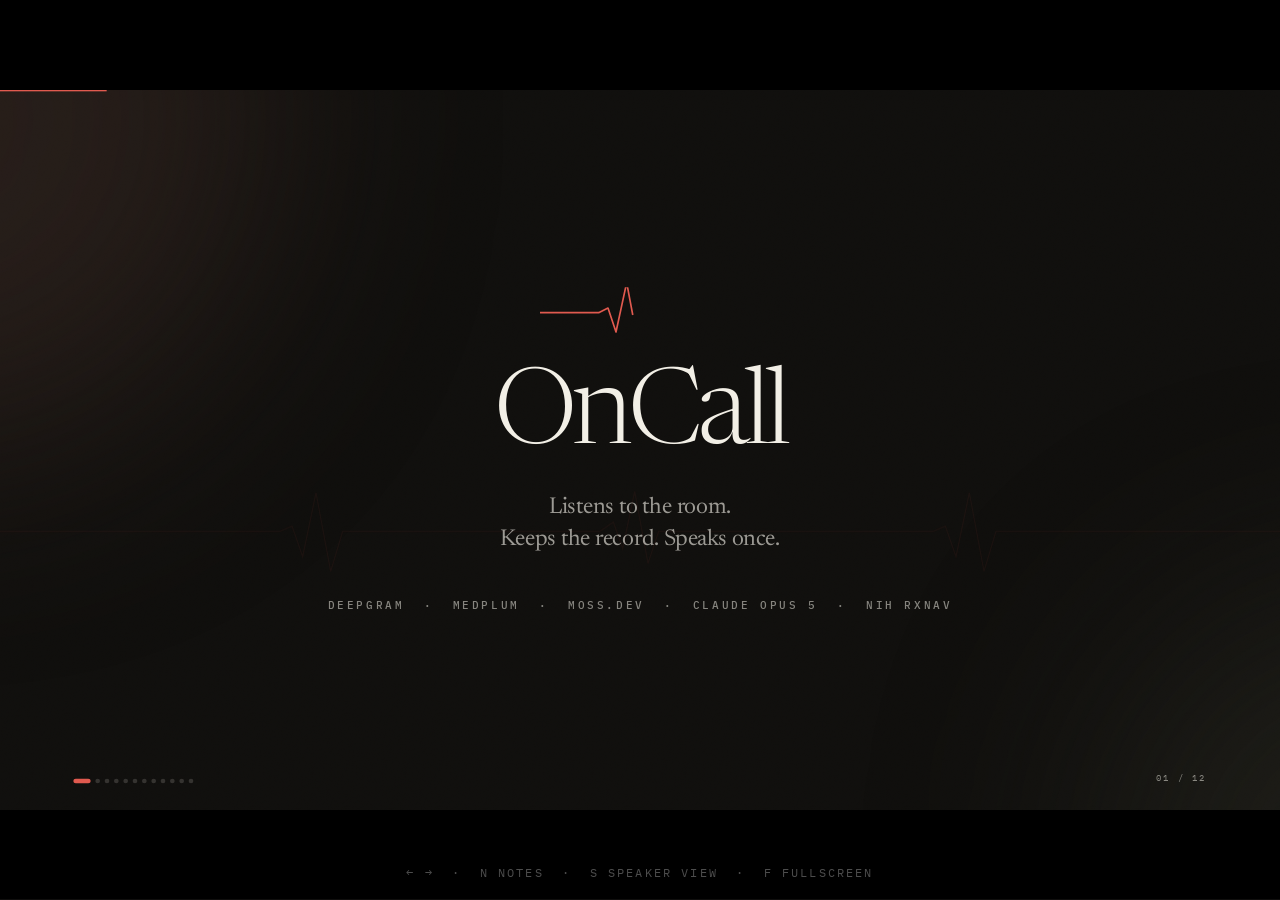
==== commit 2ee5f55d: "Fix seven defects found in a per-slide pixel review Contrast: --ink-3 was .38, which computes to #66" ====
--- a/deck/index.html
+++ b/deck/index.html
@@ -29,7 +29,11 @@
    ══════════════════════════════════════════════════════════════════════ */
 :root{
   /* ── STAGE · the deck's own surface ── */
-  --bg:#100f0d; --ink:#f2efe6; --ink-2:rgba(242,239,230,.62); --ink-3:rgba(242,239,230,.38);
+  /* --ink-3 was .38, which computes to #66645f on this ground: a 3.3:1 ratio.
+     Every eyebrow and every diagram label uses it, and all of them sat under
+     the 4.5:1 floor — badly under the ~7:1 a projected deck wants. .52 lands
+     at 5.1:1 without turning the labels into a second voice. */
+  --bg:#100f0d; --ink:#f2efe6; --ink-2:rgba(242,239,230,.62); --ink-3:rgba(242,239,230,.52);
   --hair:rgba(242,239,230,.10); --hair-2:rgba(242,239,230,.20);
 
   /* ── ACCENT · the product's critical red. The only saturated colour. ── */
@@ -71,7 +75,11 @@
 #aura b:nth-child(2){width:820px;height:820px;right:-6%;bottom:-18%;background:#2a2a22;opacity:.5;animation:d2 45s ease-in-out infinite}
 @keyframes d1{0%,100%{transform:translate3d(0,0,0) scale(1)}50%{transform:translate3d(80px,50px,0) scale(1.1)}}
 @keyframes d2{0%,100%{transform:translate3d(0,0,0) scale(1.04)}50%{transform:translate3d(-60px,-70px,0) scale(.95)}}
-#trace{position:absolute;left:0;right:0;top:52%;z-index:0;pointer-events:none;opacity:.09}
+/* The motif sits at the vertical middle, which is exactly where the diagrams
+   and the statement slides put their type. At .09 it was legibly crossing
+   letterforms on five of twelve slides — worst on the closing slide, which
+   stays up through Q&A. At .05 it still reads as depth and stops competing. */
+#trace{position:absolute;left:0;right:0;top:52%;z-index:0;pointer-events:none;opacity:.05}
 #grain{position:absolute;inset:0;z-index:1;pointer-events:none;opacity:.035;mix-blend-mode:overlay;
   background-image:url("data:image/svg+xml,%3Csvg xmlns='http://www.w3.org/2000/svg' width='140' height='140'%3E%3Cfilter id='n'%3E%3CfeTurbulence type='fractalNoise' baseFrequency='.85' numOctaves='3'/%3E%3C/filter%3E%3Crect width='140' height='140' filter='url(%23n)'/%3E%3C/svg%3E")}
 
@@ -224,8 +232,9 @@
       </svg>
     </div>
     <h1 class="t-mega" data-b>OnCall</h1>
-    <p class="t-sm" data-b style="margin-top:38px;max-width:24ch">
-      Listens to the room. Keeps the record. Speaks once.</p>
+    <!-- Explicit break: left to wrap, it split "Keeps the / record" mid-sentence. -->
+    <p class="t-sm" data-b style="margin-top:38px;max-width:36ch">
+      Listens to the room.<br>Keeps the record. Speaks once.</p>
     <p class="lbl" data-b data-fx="fade" style="margin-top:64px">
       Deepgram &nbsp;·&nbsp; Medplum &nbsp;·&nbsp; moss.dev &nbsp;·&nbsp; Claude Opus 5 &nbsp;·&nbsp; NIH RxNav</p>
   </section>
@@ -243,8 +252,10 @@
         <path class="edge-soft" d="M 0 230 H 1690" data-b data-fx="fade"/>
 
         <g data-b>
-          <line class="edge-soft" x1="70" y1="230" x2="70" y2="176"/>
-          <circle class="d-ink" cx="70" cy="230" r="7"/>
+          <!-- Sits at the axis origin, so the left-aligned label lines up with its own
+               tick. Centring this label clipped it off the left edge of the frame. -->
+          <line class="edge-soft" x1="10" y1="230" x2="10" y2="176"/>
+          <circle class="d-ink" cx="10" cy="230" r="7"/>
           <text class="dMi" x="0" y="160">GCS 13 · HR 122 · open tibia</text>
           <text class="dL" x="0" y="128">0:00 HANDOFF</text>
         </g>
@@ -307,9 +318,14 @@
           <text class="dHs" x="125" y="344" text-anchor="middle">the room</text>
         </g>
 
-        <path class="edge flow" d="M 250 307 C 400 307, 400 96, 552 96" marker-end="url(#ah)" data-b data-fx="fade"/>
-        <path class="edge flow" d="M 250 307 H 552" marker-end="url(#ah)" data-b data-fx="fade"/>
-        <path class="edge flow" d="M 250 307 C 400 307, 400 518, 552 518" marker-end="url(#ah)" data-b data-fx="fade"/>
+        <!-- A trunk that splits, not three curves sharing an origin. Three dashed
+             strokes leaving the same point overlapped into a solid wedge that read
+             as an arrowhead pointing backwards into the source. -->
+        <path class="edge" d="M 250 307 H 330" data-b data-fx="fade"/>
+        <path class="edge" d="M 330 96 V 518" data-b data-fx="fade"/>
+        <path class="edge flow" d="M 330 96 H 552" marker-end="url(#ah)" data-b data-fx="fade"/>
+        <path class="edge flow" d="M 330 307 H 552" marker-end="url(#ah)" data-b data-fx="fade"/>
+        <path class="edge flow" d="M 330 518 H 552" marker-end="url(#ah)" data-b data-fx="fade"/>
 
         <g data-b>
           <rect class="box" x="566" y="46" width="330" height="100" rx="16"/>
@@ -548,9 +564,12 @@
           <text class="dM" x="40" y="506">can never promote itself to critical</text>
         </g>
 
-        <path class="edge-hot flow" d="M 760 150 H 1090" marker-end="url(#ahc)" data-b data-fx="fade"/>
-        <path class="edge-soft dash" d="M 760 410 C 900 410, 900 220, 1040 200" data-b data-fx="fade"/>
-        <g data-b data-fx="fade"><g transform="translate(1076,192)">
+        <!-- This used to end at y=150, level with tier 1's own centre, which put the
+             arrowhead 32 units ABOVE the Aura box (y=182..378) — pointing at nothing.
+             It now curves down and lands inside the box's left edge. -->
+        <path class="edge-hot flow" d="M 760 150 C 920 150, 980 220, 1108 220" marker-end="url(#ahc)" data-b data-fx="fade"/>
+        <path class="edge-soft dash" d="M 760 410 C 900 410, 940 320, 1024 320" data-b data-fx="fade"/>
+        <g data-b data-fx="fade"><g transform="translate(1056,320)">
           <circle r="22" fill="var(--bg)" stroke="var(--ink-3)" stroke-width="2.2"/>
           <path d="M -8 -8 L 8 8 M 8 -8 L -8 8" stroke="var(--ink-3)" stroke-width="2.4"/>
         </g></g>
@@ -580,10 +599,12 @@
           <text class="dHs" x="34" y="310">severe penicillin allergy.”</text>
         </g>
 
-        <path class="edge flow" d="M 560 282 C 660 282, 660 78, 760 78" marker-end="url(#ah)" data-b data-fx="fade"/>
-        <path class="edge flow" d="M 560 282 C 660 282, 660 214, 760 214" marker-end="url(#ah)" data-b data-fx="fade"/>
-        <path class="edge flow" d="M 560 282 C 660 282, 660 350, 760 350" marker-end="url(#ah)" data-b data-fx="fade"/>
-        <path class="edge-hot flow" d="M 560 282 C 660 282, 660 486, 760 486" marker-end="url(#ahc)" data-b data-fx="fade"/>
+        <path class="edge" d="M 560 282 H 640" data-b data-fx="fade"/>
+        <path class="edge" d="M 640 78 V 486" data-b data-fx="fade"/>
+        <path class="edge flow" d="M 640 78 H 760" marker-end="url(#ah)" data-b data-fx="fade"/>
+        <path class="edge flow" d="M 640 214 H 760" marker-end="url(#ah)" data-b data-fx="fade"/>
+        <path class="edge flow" d="M 640 350 H 760" marker-end="url(#ah)" data-b data-fx="fade"/>
+        <path class="edge-hot flow" d="M 640 486 H 760" marker-end="url(#ahc)" data-b data-fx="fade"/>
 
         <g data-b>
           <rect class="box" x="774" y="34" width="916" height="88" rx="16"/>
@@ -641,7 +662,10 @@
                ("has anyone mentioned her mother?") does not, which is what the
                semantic index is for. Medplum stays the source of truth. -->
           <div class="app-bar" style="margin:22px 0 0">
-            <span class="q" style="color:#2f9e4f">moss.dev &nbsp;“anything about her mother?”</span>
+            <!-- Same blue as the FHIR query above: green is reserved for "listening"
+                 in this deck's system. The dashed border is what marks this lookup as
+                 the fuzzy one — it is an approximate match, not an exact search. -->
+            <span class="q" style="border-style:dashed">moss.dev &nbsp;“anything about her mother?”</span>
             <span class="n">SEMANTIC RECALL · ACROSS EVERY CASE</span>
           </div>
         </div>
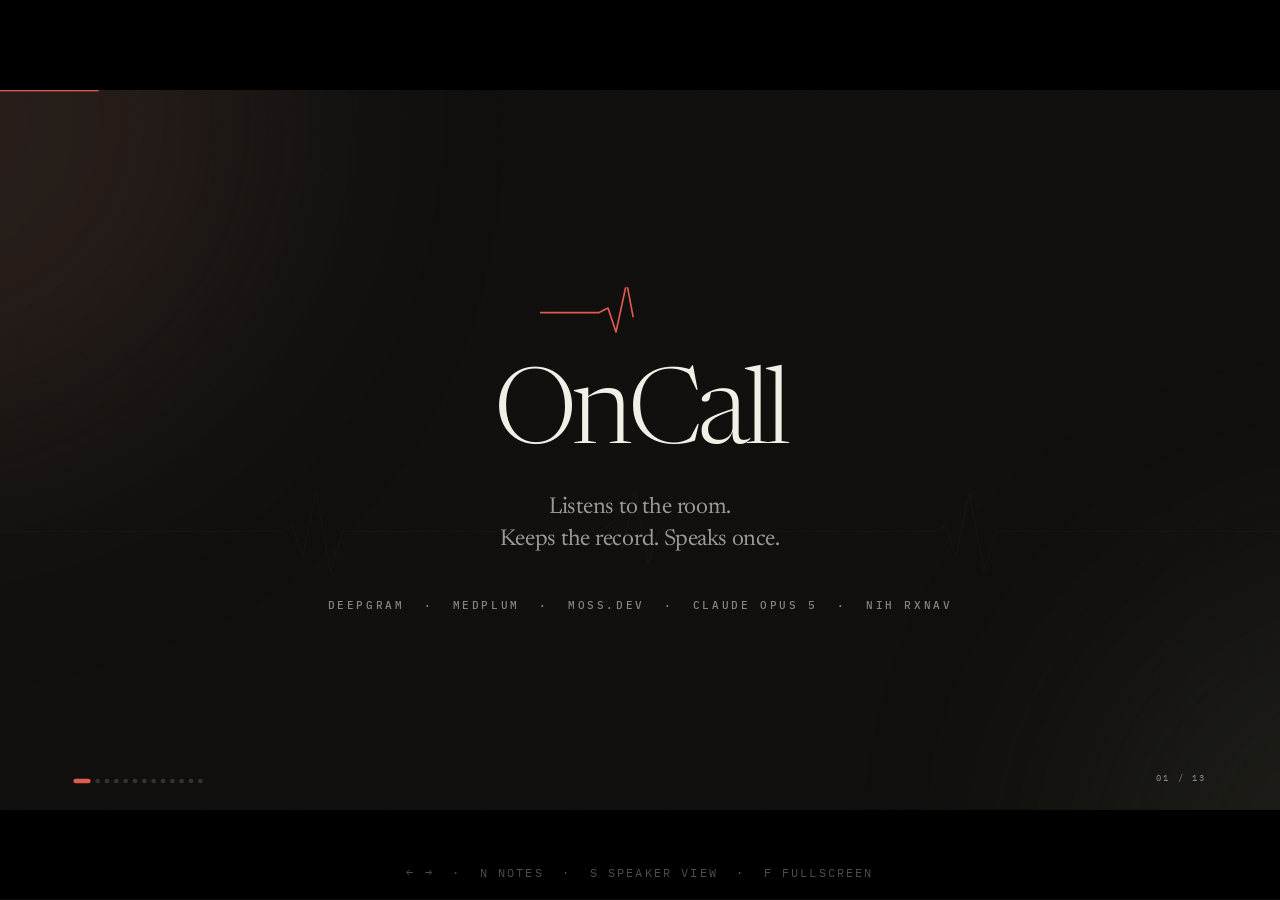
==== commit 090cedbb: "Add the FHIR resource graph slide to the deck Replaces the recreated product-UI slide with the data " ====
--- a/deck/index.html
+++ b/deck/index.html
@@ -630,7 +630,78 @@
     </div>
   </section>
 
-  <!-- ══════════ 10 · unowned work — recreated product UI ══════════ -->
+  <!-- ══════════ 10 · the FHIR resource graph ══════════ -->
+  <section class="s mid">
+    <div class="shead">
+      <p class="lbl">The data model</p>
+      <h2>Every fact lands on a resource FHIR already defines.</h2>
+    </div>
+    <div class="canvas">
+      <svg viewBox="0 0 1700 640" role="img"
+           aria-label="The FHIR resource graph: Patient and Encounter above, Observation, AllergyIntolerance, MedicationRequest and Task below, each carrying a Provenance">
+        <g data-b data-fx="fade">
+          <rect class="box" x="520" y="0" width="250" height="88" rx="16"/>
+          <text class="dH" x="552" y="54">Patient</text>
+          <rect class="box" x="880" y="0" width="300" height="88" rx="16"/>
+          <text class="dH" x="912" y="44">Encounter</text>
+          <text class="dM" x="912" y="72">the case</text>
+          <path class="edge" d="M 880 44 H 782" marker-end="url(#ah)"/>
+          <text class="dL" x="831" y="20" text-anchor="middle">SUBJECT</text>
+        </g>
+
+        <!-- reference bus: a shared trunk rather than four lines meeting at a point -->
+        <g data-b data-fx="fade">
+          <text class="dL" x="0" y="146">REFERENCES</text>
+          <path class="edge" d="M 197 200 V 140 H 1487 V 200"/>
+          <path class="edge" d="M 622 200 V 140"/>
+          <path class="edge" d="M 1047 200 V 140"/>
+          <path class="edge" d="M 1030 140 V 88" marker-end="url(#ah)"/>
+        </g>
+
+        <g data-b>
+          <rect class="box" x="0" y="200" width="395" height="140" rx="16"/>
+          <text class="dH" x="32" y="250">Observation</text>
+          <text class="dM" x="32" y="288">HR 122 · BP 104/68</text>
+          <text class="dM" x="32" y="316">GCS 13</text>
+        </g>
+        <g data-b>
+          <rect class="box" x="425" y="200" width="395" height="140" rx="16"/>
+          <text class="dH" x="457" y="250">AllergyIntolerance</text>
+          <text class="dM" x="457" y="288">penicillin</text>
+          <text class="dM" x="457" y="316">anaphylaxis · high</text>
+        </g>
+        <g data-b>
+          <rect class="box" x="850" y="200" width="395" height="140" rx="16"/>
+          <text class="dH" x="882" y="250">MedicationRequest</text>
+          <text class="dM" x="882" y="288">ampicillin-sulbactam</text>
+          <text class="dM" x="882" y="316">3 g IV</text>
+        </g>
+        <g data-b>
+          <rect class="box-hot" x="1275" y="200" width="425" height="140" rx="16"/>
+          <text class="dH" x="1307" y="250">Task</text>
+          <text class="dMh" x="1307" y="288">owner → Practitioner</text>
+          <text class="dM" x="1307" y="316">left off entirely when unowned</text>
+        </g>
+
+        <g data-b data-fx="fade">
+          <text class="dL" x="0" y="436">AND EACH CARRIES</text>
+          <path class="edge" d="M 197 340 V 430 H 1487 V 340"/>
+          <path class="edge" d="M 622 340 V 430"/>
+          <path class="edge" d="M 1047 340 V 430"/>
+          <path class="edge" d="M 850 430 V 492" marker-end="url(#ah)"/>
+        </g>
+
+        <g data-b data-fx="scale">
+          <rect class="box-strong" x="500" y="500" width="700" height="140" rx="16"/>
+          <text class="dH" x="532" y="550">Provenance</text>
+          <text class="dM" x="532" y="588">agent.who → the agent Device</text>
+          <text class="dMh" x="532" y="618">agent.onBehalfOf → the human source</text>
+        </g>
+      </svg>
+    </div>
+  </section>
+
+  <!-- ══════════ 11 · unowned work — recreated product UI ══════════ -->
   <section class="s mid">
     <div class="shead">
       <p class="lbl">The hard part</p>
@@ -755,6 +826,11 @@
 <p><span class="beat">Point at the bottom row.</span> The mother stays the source, the nurse stays the relay. <strong>That's what lets a clinician review the basis instead of trusting us.</strong></p>
 <p>Note the top row too: the substance is stored bare, with reaction and severity in separate fields. That's what makes the class lookup on the next slide possible at all.</p>`,
 
+`<p>Widen out from that one sentence to the whole case.</p>
+<p><span class="beat">Sweep the middle row.</span> Observation, AllergyIntolerance, MedicationRequest, Task. <strong>Not one of these is a table we designed — FHIR already defines every one of them, and Medplum already stores and searches them.</strong></p>
+<p><span class="beat">Point at Task, on the right.</span> When nobody is named, owner is left off the resource entirely rather than set to whoever happened to be talking. That single decision is what makes the next slide work.</p>
+<p>And the bottom: every resource carries a Provenance, so nothing here is an assertion you have to take on trust.</p>`,
+
 `<p>This is the payoff for modelling it properly.</p>
 <p><span class="beat">Read the query out loud.</span> owner:missing=true is a standard FHIR search modifier. <strong>We didn't invent an "unowned" flag and we don't maintain one.</strong></p>
 <p>The watchdog runs that query on a timer and asks the room about whatever comes back.</p>`,
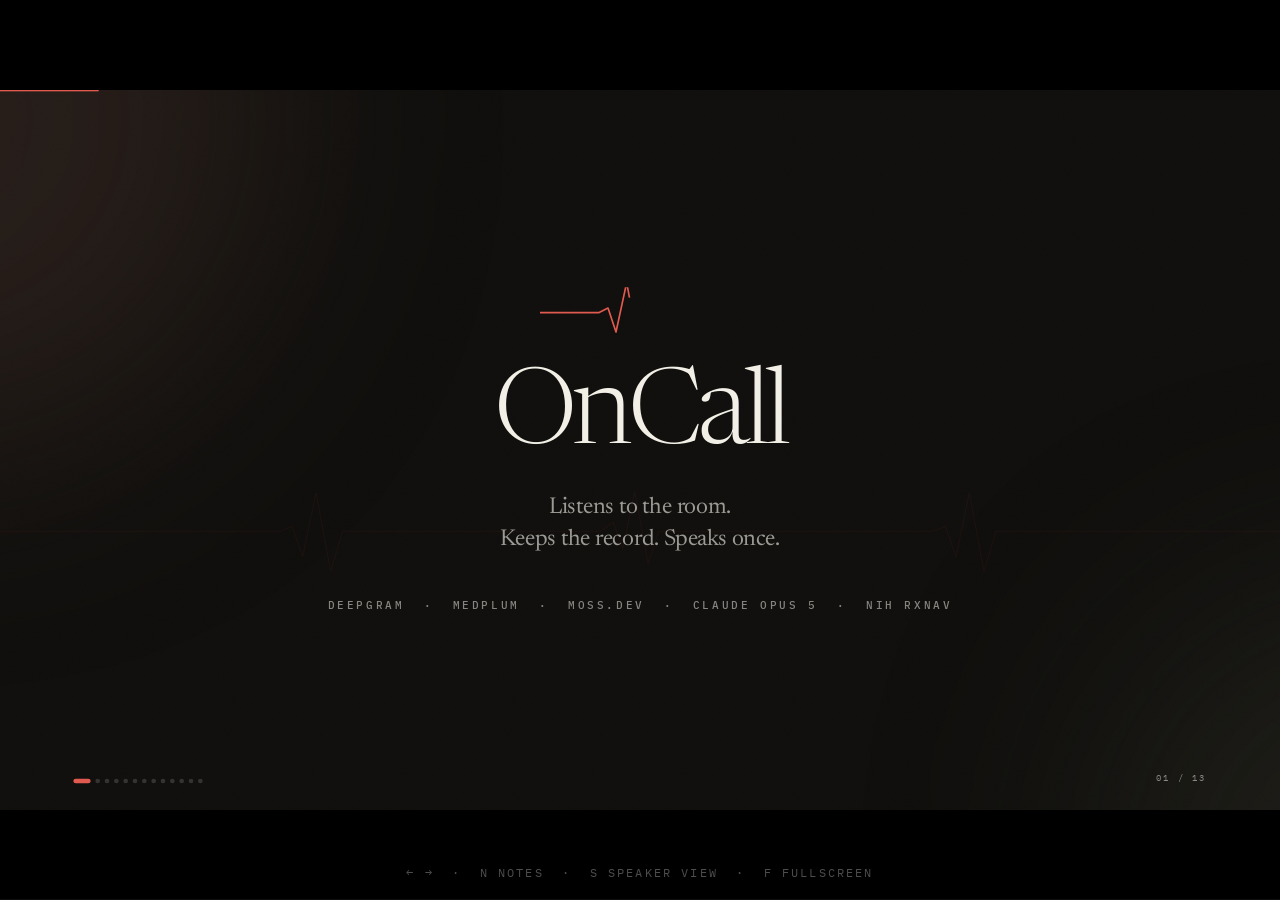
==== commit 30fda3e1: "Add the FHIR resource-graph slide, and vendor the deck skill The deck showed how one utterance decom" ====
--- a/deck/index.html
+++ b/deck/index.html
@@ -684,7 +684,9 @@
         </g>
 
         <g data-b data-fx="fade">
-          <text class="dL" x="0" y="436">AND EACH CARRIES</text>
+          <!-- Clears the bus at y=430: this label is wide enough to reach x=205,
+               and the bus starts at x=197, so on the baseline they collided. -->
+          <text class="dL" x="0" y="412">AND EACH CARRIES</text>
           <path class="edge" d="M 197 340 V 430 H 1487 V 340"/>
           <path class="edge" d="M 622 340 V 430"/>
           <path class="edge" d="M 1047 340 V 430"/>
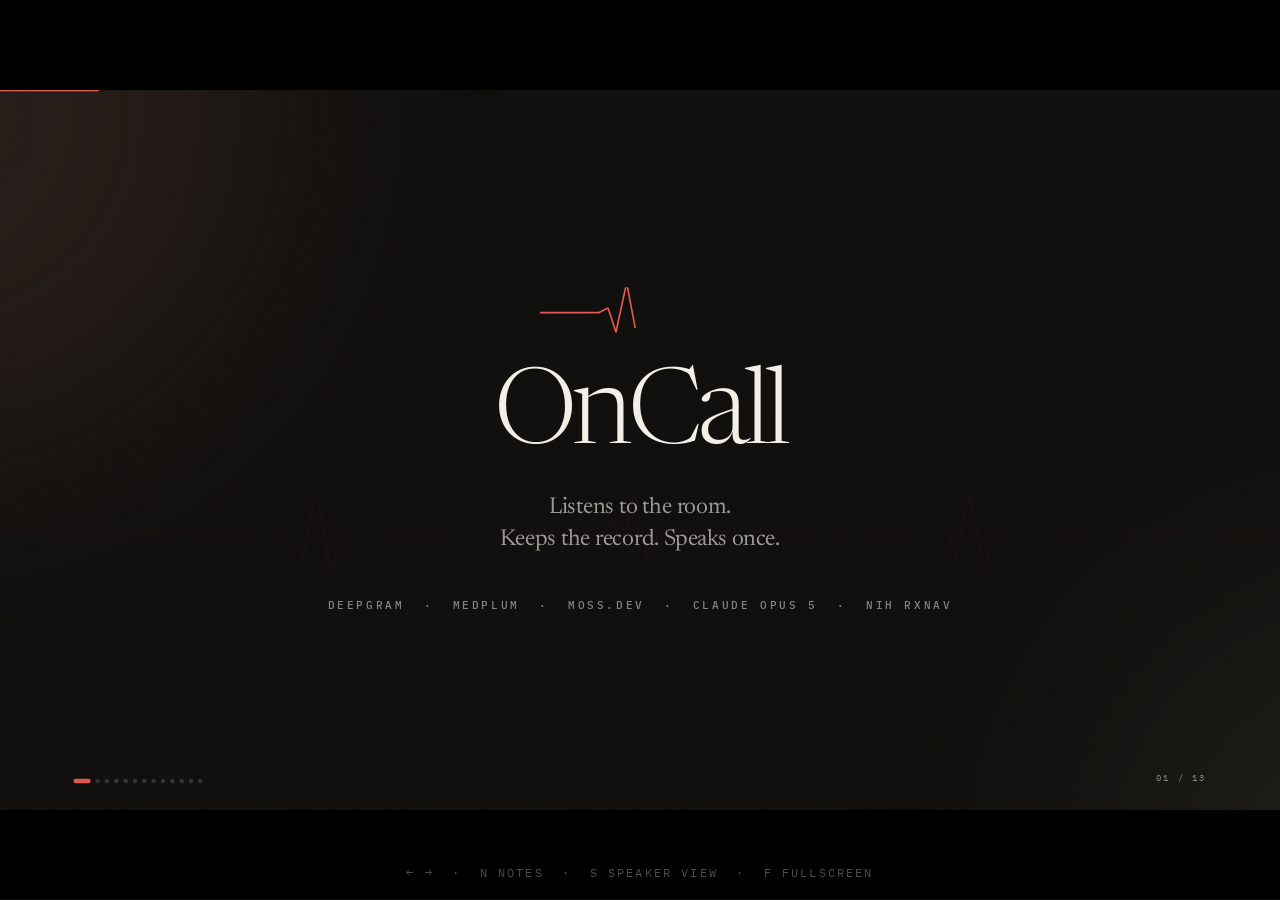
==== commit 8b35a8b2: "Shorten the lower bus label so the first drop line clears it AND EACH CARRIES reached x=205 and the " ====
--- a/deck/index.html
+++ b/deck/index.html
@@ -684,9 +684,10 @@
         </g>
 
         <g data-b data-fx="fade">
-          <!-- Clears the bus at y=430: this label is wide enough to reach x=205,
-               and the bus starts at x=197, so on the baseline they collided. -->
-          <text class="dL" x="0" y="412">AND EACH CARRIES</text>
+          <!-- Short enough to clear the first vertical drop at x=197, which the
+               longer wording ran into at any height between the boxes and the bus.
+               Pairs with REFERENCES above it. -->
+          <text class="dL" x="0" y="436">CARRIES</text>
           <path class="edge" d="M 197 340 V 430 H 1487 V 340"/>
           <path class="edge" d="M 622 340 V 430"/>
           <path class="edge" d="M 1047 340 V 430"/>
